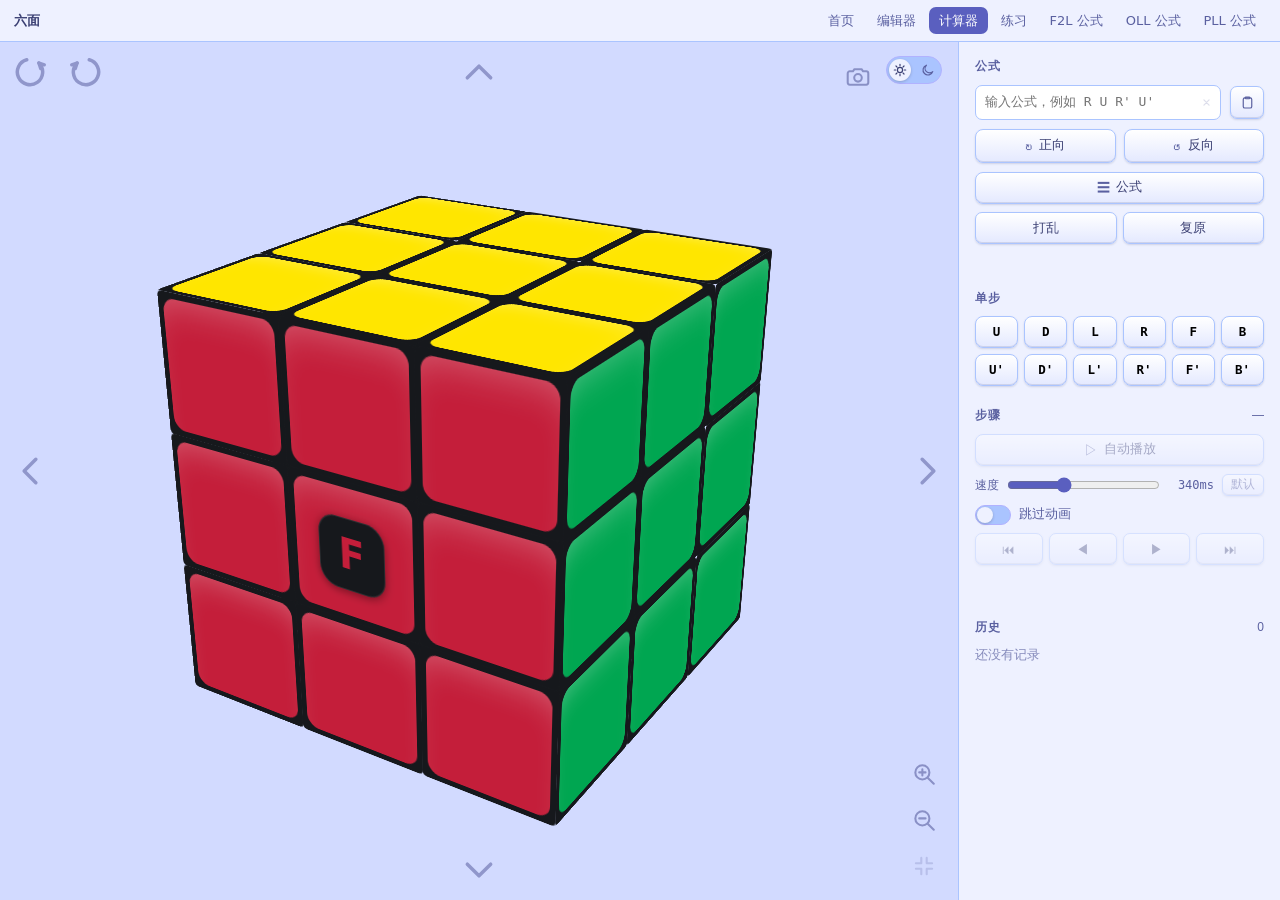
==== calc.html @ 4f235a48 "图片瘦身 + 昼夜两版、PLL 显示颜色、计算器拍照 这一批按块记一下。  **图片：512 RGBA -> 256 调色板，并分昼夜** - 三套图全部换成 256px 调色板 PNG：F2L 39" ====
<!DOCTYPE html>
<html lang="zh-CN">
<head>
<meta charset="utf-8">
<meta name="viewport" content="width=device-width, initial-scale=1">
<title>魔方计算器</title>
<link rel="icon" type="image/x-icon" href="cube-64x64.ico">
<link rel="stylesheet" href="theme.css">
<link rel="stylesheet" href="nav.css">
<style>
  /* 两套主题的所有颜色变量都在 theme.css 里，这里只管版式。 */
  *{box-sizing:border-box}
  html,body{height:100%;margin:0}
  body{
    background:var(--bg);color:var(--text);overflow:hidden;
    font:14px/1.55 -apple-system,BlinkMacSystemFont,"Segoe UI","PingFang SC","Microsoft YaHei",sans-serif;
    -webkit-font-smoothing:antialiased;
  }
  .app{display:flex;height:calc(100% - var(--nav-h))}

  /* ---------- 画布：立体魔方 ---------- */
  .stage{flex:1;min-width:0;position:relative;display:flex;align-items:center;justify-content:center;
         background:var(--stage);perspective:1400px;perspective-origin:50% 48%;
         cursor:grab;user-select:none;touch-action:none;overflow:hidden}
  .stage.drag{cursor:grabbing}
  /* 只管位置 —— 开关本身的样式（尺寸/底色/滑块）在 nav.css 里，七页共用 */
  .themebtn{position:absolute;right:16px;top:14px;z-index:5}


  /* 四周的整体旋转按钮：不参与 3D，所以不会跟着魔方一起转。
     做成「无边框的大按键」—— 只有一条折线（へ / く）或一段圆弧，
     整块 56px 都是命中区；平时淡，指上去染色并放大，按下去缩一点。
     注意抬升/缩放用的是 scale（不是 transform）：这几个按钮靠 transform 定位。 */
  .orbit{position:absolute;inset:0;pointer-events:none;z-index:4}
  .orbit button{position:absolute;pointer-events:auto;width:56px;height:56px;padding:0;
    margin:0;border:0;background:none;box-shadow:none;border-radius:14px;
    display:grid;place-items:center;cursor:pointer;
    color:var(--muted);opacity:.55;
    transition:opacity .14s ease,color .14s ease,scale .12s ease,background .14s ease}
  /* fill / stroke 都是可继承的 SVG 属性，写在这里，标记里就只剩形状 */
  .orbit button svg{width:40px;height:40px;display:block;
    fill:none;stroke:currentColor;stroke-width:2.1;
    stroke-linecap:round;stroke-linejoin:round}
  .orbit button:hover:not(:disabled){opacity:1;color:var(--accent-text);scale:1.12}
  .orbit button:active:not(:disabled){scale:.96}
  .orbit button:focus-visible{opacity:1;color:var(--accent-text);outline:2px solid var(--accent-text);
                              outline-offset:-6px}
  .orbit button:disabled{opacity:.25;cursor:default}
  .orbit .n{left:50%;top:2px;transform:translateX(-50%)}
  .orbit .s{left:50%;bottom:2px;transform:translateX(-50%)}
  .orbit .w{left:2px;top:50%;transform:translateY(-50%)}
  .orbit .e{right:2px;top:50%;transform:translateY(-50%)}
  .orbit .z1{left:2px;top:2px}
  .orbit .z2{left:58px;top:2px}
  /* 右下角的放大缩小：和四周的折角按钮同一套（无边框、平时淡、指上去染色放大） */
  .zoom{position:absolute;right:14px;bottom:14px;display:grid;gap:6px;z-index:4}
  /* 拍照键：和缩放那三个同一套外观。摆在主题开关左边（和公式页的打印键同一个位置，
     右上角并排）—— 左上角那个 56px 的「整体逆时针滚 z'」压不得，正下方又太靠右中，
     舞台一矮就会碰到右边那个折角。 */
  .snap{position:absolute;right:80px;top:14px;z-index:4}
  .zoom button, .snap{width:40px;height:40px;padding:0;margin:0;border:0;background:none;
               box-shadow:none;border-radius:12px;cursor:pointer;
               display:grid;place-items:center;color:var(--muted);opacity:.6;
               transition:opacity .14s ease,color .14s ease,scale .12s ease}
  .zoom button svg, .snap svg{width:26px;height:26px;display:block;fill:none;stroke:currentColor;
                   stroke-width:1.9;stroke-linecap:round;stroke-linejoin:round}
  .zoom button:hover:not(:disabled), .snap:hover:not(:disabled){opacity:1;color:var(--accent-text);scale:1.1}
  .zoom button:active:not(:disabled), .snap:active:not(:disabled){scale:.94}
  .zoom button:focus-visible, .snap:focus-visible{opacity:1;color:var(--accent-text);
                             outline:2px solid var(--accent-text);outline-offset:-6px}
  .zoom button:disabled, .snap:disabled{opacity:.22;cursor:default}

  .cube{position:relative;width:0;height:0;transform-style:preserve-3d}
  /* F 面标牌：贴在前面的中心方块上，跟着魔方一起转，
     所以做了 x/y/z 之后它仍然指着当前的前面。
     做成比方块略小的圆角小牌（塑料底 + 彩字）：
     底色必须和贴纸不同色 —— 因为字色就等于前面那个颜色，
     透明底的话字会淹没在同色贴纸里看不见。
     尺寸、圆角都按 --cs 算，和魔方同步缩放。 */
  .fmark{position:absolute;left:0;top:0;
         width:calc(var(--cs) * 0.52);height:calc(var(--cs) * 0.52);
         margin:calc(var(--cs) * -0.26) 0 0 calc(var(--cs) * -0.26);
         border-radius:calc(var(--cs) * 0.14);display:grid;place-items:center;
         font:700 calc(var(--cs) * 0.3)/1 system-ui,-apple-system,sans-serif;
         background:var(--cubie);
         box-shadow:0 2px 10px #0006,inset 0 0 0 1px #ffffff18;
         transform:translate3d(0, 0, calc(var(--cs) * 1.52))}
  .layer{position:absolute;left:0;top:0;width:0;height:0;transform-style:preserve-3d}
  .cubie{position:absolute;left:0;top:0;width:var(--cs);height:var(--cs);
         margin:calc(var(--cs) / -2) 0 0 calc(var(--cs) / -2);transform-style:preserve-3d}
  /* 每个面先是「方块的塑料本体」：实心、近乎方角。
     圆角要小 —— 圆角一大，六个面在方块的角上就拼不严，会露出小孔，
     透过去看到背景，整块魔方就显得是镂空的。 */
  .cubie i{position:absolute;width:var(--cs);height:var(--cs);
           border-radius:calc(var(--cs) * 0.035);background:var(--cubie);
           backface-visibility:hidden}
  /* 贴纸叠在本体之上：往里收一点，留出黑色塑料的缝 */
  .cubie i.on::after{
    content:'';position:absolute;inset:calc(var(--cs) * 0.042);
    border-radius:calc(var(--cs) * 0.095);background:var(--c);
    box-shadow:inset 0 calc(var(--cs) * 0.16) calc(var(--cs) * 0.28) calc(var(--cs) * -0.17) #fff5;
  }
  /* 注意符号：CSS 的 y 轴朝下，所以"朝上"的面要用 rotateX(+90deg)。
     写反的话贴纸会被推进方块内部，从外面看整面是黑的。 */
  .cubie i.px{transform:rotateY(90deg)  translateZ(var(--half))}
  .cubie i.nx{transform:rotateY(-90deg) translateZ(var(--half))}
  .cubie i.py{transform:rotateX(90deg)  translateZ(var(--half))}
  .cubie i.ny{transform:rotateX(-90deg) translateZ(var(--half))}
  .cubie i.pz{transform:translateZ(var(--half))}
  .cubie i.nz{transform:rotateY(180deg) translateZ(var(--half))}

  /* ---------- 右侧操作面板（与编辑器同一套样式） ---------- */
  .panel{width:322px;flex:none;background:var(--panel);border-left:1px solid var(--line);
         overflow-y:auto;padding:16px 16px 40px}
  .panel::-webkit-scrollbar{width:10px}
  .panel::-webkit-scrollbar-thumb{background:var(--scroll);border-radius:6px;border:2px solid var(--panel)}
  .sec{margin-bottom:20px}
  .sec > h2{margin:0 0 9px;font-size:11.5px;letter-spacing:.09em;text-transform:uppercase;
            color:var(--muted);font-weight:600;
            display:flex;align-items:center;justify-content:space-between;gap:8px}
  .sec > h2 .pos{font-variant-numeric:tabular-nums;letter-spacing:0;text-transform:none;
                 font-weight:400;font-size:12px}

  /* ---------- 按钮的「质感」----------
     所有按钮共用同一层厚度：底是上亮下暗的浅渐变、顶边一道高光、底边一道暗边、
     外面一层短投影 —— 看着像从面板上凸起来；指上去再抬 1px、投影变长；
     按下去高光换成内阴影，整个人陷进去。颜色全部来自 theme.css 的 --btn-*，
     以后换主题色不用动这里。
     抬升用的是 translate 而不是 transform —— 环绕舞台的那几个折角按钮靠 transform
     定位（translateX(-50%) 之类），用 transform 会被这里覆盖、按钮会跑位。
     舞台四周那几个折角按钮是无边框的，不在这份配方里（见上面的 .orbit）。 */
  .run button, .ctrl button, .play, .openpick, .tabs button, .moves span,
  .mv button, .phandle, .spd .mini, .paste{
    background:linear-gradient(180deg, var(--btn-bg) 0%, var(--btn-bg2) 100%);
    border:1px solid var(--line);
    box-shadow:inset 0 1px 0 var(--btn-hi), inset 0 -1px 0 var(--btn-shade),
               0 1px 2px var(--btn-drop);
    transition:border-color .14s ease, color .14s ease, background .14s ease,
               box-shadow .14s ease, translate .1s ease;
  }
  .run button:hover:not(:disabled), .ctrl button:hover:not(:disabled),
  .play:hover:not(:disabled), .openpick:hover:not(:disabled),
  .tabs button:hover:not(:disabled), .moves span:hover,
  .mv button:hover:not(:disabled), .phandle:hover, .spd .mini:hover:not(:disabled), .paste:hover:not(:disabled){
    translate:0 -1px;
    box-shadow:inset 0 1px 0 var(--btn-hi), inset 0 -1px 0 var(--btn-shade),
               0 3px 8px var(--btn-drop);
  }
  .run button:active:not(:disabled), .ctrl button:active:not(:disabled),
  .play:active:not(:disabled), .openpick:active:not(:disabled),
  .tabs button:active:not(:disabled), .moves span:active,
  .mv button:active:not(:disabled), .phandle:active, .spd .mini:active:not(:disabled), .paste:active:not(:disabled){
    translate:0 1px;
    box-shadow:inset 0 2px 5px var(--btn-shade);
  }
  /* 播放速度 + 跳过动画：都归「步骤」这一节，因为它们只管怎么播 */
  .spd{display:flex;align-items:center;gap:8px;margin:2px 0 8px}
  .spd label{flex:none;font-size:12px;color:var(--muted)}
  .spd input[type=range]{flex:1;min-width:0;height:18px;margin:0;accent-color:var(--accent)}
  .spd .val{flex:none;width:46px;text-align:right;color:var(--muted);
            font:12px/1 ui-monospace,Menlo,monospace;font-variant-numeric:tabular-nums}
  /* 速度行末尾的「默认」：小键；已经是默认值时就置灰 */
  .spd .mini{flex:none;height:22px;padding:0 8px;border-radius:6px;cursor:pointer;
             font:inherit;font-size:11.5px;color:var(--muted)}
  .spd .mini:disabled{opacity:.4;cursor:default}
  /* 开关（显示颜色 / 跳过动画 / 明暗…）：一条轨道 + 一个滑块，和主题开关同一套语言。
     真勾选框藏起来（视觉由 .on 决定），但保留键盘可达性：Tab 能走到，:focus-within 给焦点圈。 */
  .tg{position:relative;display:flex;width:100%;box-sizing:border-box;margin-bottom:8px;align-items:center;padding:1px 0 1px 44px;
      cursor:pointer;color:var(--muted);font-size:12.5px;user-select:none;
      transition:color .12s ease}
  .tg input{position:absolute;width:1px;height:1px;margin:0;opacity:0;pointer-events:none}
  .tg::before{content:'';position:absolute;left:0;top:50%;width:36px;height:20px;margin-top:-10px;
              box-sizing:border-box;border-radius:10px;background:var(--line);
              border:1px solid var(--line-strong);
              transition:background .15s ease,border-color .15s ease}
  .tg::after{content:'';position:absolute;left:2px;top:50%;width:16px;height:16px;margin-top:-8px;
             border-radius:50%;background:var(--panel);box-shadow:0 1px 3px #00000033;
             transition:transform .18s cubic-bezier(.34,.86,.32,1),background .15s ease}
  .tg:hover,.tg.on{color:var(--text)}
  .tg.on::before{background:var(--accent);border-color:var(--accent)}
  .tg.on::after{transform:translateX(16px);background:var(--on-accent, #fff)}
  .tg:focus-within::before{outline:2px solid var(--accent-text);outline-offset:2px}

  /* 单步键盘：6 列 × 2 行 —— 上面一排顺时针，下面一排逆时针 */
  .mv{display:grid;grid-template-columns:repeat(6,minmax(0,1fr));gap:6px}
  .mv button{height:32px;padding:0;border-radius:8px;cursor:pointer;
             font:600 12.5px/1 ui-monospace,SFMono-Regular,Menlo,Consolas,monospace}
  .mv button:hover:not(:disabled){color:var(--accent-text);border-color:var(--accent-text)}

  .row{display:flex;align-items:center;gap:9px;margin-bottom:9px}
  /* 输入框包一层：小叉要贴在框内右端，所以右边多留 28px 给它在里面待着 */
  .algwrap{position:relative;flex:1;min-width:0}
  #alg{width:100%;min-width:0;background:var(--field);border:1px solid var(--line);
       border-radius:7px;color:var(--text);padding:7px 28px 7px 9px;
       font:13px/1.45 ui-monospace,SFMono-Regular,Menlo,Consolas,monospace}
  #alg:focus{outline:none;border-color:var(--accent-text)}
  /* 清空：框内右端的小叉。没内容时置灰（和缩放/速度那些「没得可做就灰」一致） */
  .clr{position:absolute;right:5px;top:50%;transform:translateY(-50%);
       width:20px;height:20px;padding:0;margin:0;border:0;background:none;border-radius:5px;
       cursor:pointer;color:var(--muted);opacity:.55;display:grid;place-items:center;
       transition:opacity .12s,color .12s,background .12s}
  .clr svg{width:11px;height:11px;display:block;fill:none;stroke:currentColor;
           stroke-width:2.6;stroke-linecap:round}
  .clr:hover:not(:disabled){opacity:1;color:var(--accent-text);background:var(--chip-hover)}
  .clr:disabled{opacity:.2;cursor:default}
  /* 输入框右边的粘贴键：和输入框一样高，无字图标 */
  .paste{flex:none;width:34px;height:33px;padding:0;border-radius:7px;cursor:pointer;
         color:var(--muted);display:grid;place-items:center}
  .paste svg{width:15px;height:15px;display:block;fill:none;stroke:currentColor;
             stroke-width:1.9;stroke-linecap:round;stroke-linejoin:round}
  .paste:hover:not(:disabled){color:var(--accent-text);border-color:var(--accent-text)}
  /* 读不到剪贴板时的提示：别用报错的红色 */
  .err.hint{color:var(--muted)}
  #alg.bad{border-color:#c0392b}

  .ctrl{display:flex;gap:6px;margin-bottom:9px}
  /* 正向 / 反向是一对等宽按钮：外形一致，只有图标和文字不同。
     方向本身就是动作 —— 按哪个就按哪个方向执行，不需要先切开关。 */
  .run{display:flex;gap:8px;margin-bottom:9px}
  .run button{flex:1;min-width:0;height:34px;border-radius:8px;cursor:pointer;
              display:flex;align-items:center;justify-content:center;gap:6px;
              font:inherit;font-size:12.5px;letter-spacing:.02em;
              color:var(--text)}
  .run button i{font-style:normal;font-size:15px;line-height:1;color:var(--muted);
                transition:color .12s,transform .12s}
  .run button:hover:not(:disabled){border-color:var(--accent-text);color:var(--accent-text);
                                   background:var(--field-hover)}
  .run button:hover:not(:disabled) i{color:var(--accent-text)}
  .run button#fwd:hover:not(:disabled) i{transform:rotate(45deg)}
  .run button#rev:hover:not(:disabled) i{transform:rotate(-45deg)}
  .run button:disabled{opacity:.4;cursor:default}

  /* 历史记录 */
  .hist{display:flex;flex-direction:column;gap:5px}
  .hist .e{display:flex;align-items:baseline;gap:7px;background:var(--field);
           border:1px solid var(--line);border-radius:7px;padding:6px 8px;
           font:12px/1.45 ui-monospace,Menlo,Consolas,monospace;color:var(--muted);
           word-break:break-all}
  .hist .e b{flex:none;font-weight:600;color:var(--muted);opacity:.7;
             font-variant-numeric:tabular-nums}
  .hist .e.sc{color:#a3711f}
  .hist .e.rt{color:#2b6f8f}
  /* 单步是「小动作」，一串点下来会有一堆 —— 压淡一点，别把整条历史淹了 */
  .hist .e.mv{opacity:.85}
  /* 回溯到旧记录之后，后面那几条会变淡 —— 再做动作它们就被丢掉了 */
  .hist .e.after{opacity:.45}
  /* 每条右侧的复制键：无边框小图标；点了自己闪一下当反馈（这页没有 toast） */
  .hist .e > span{flex:1 1 auto;min-width:0}
  .hist .e .cp{flex:none;margin-left:6px;width:20px;height:20px;padding:0;border:0;
               background:none;border-radius:5px;cursor:pointer;color:var(--muted);
               display:grid;place-items:center;transition:color .12s,background .12s}
  .hist .e .cp svg{width:13px;height:13px;display:block;fill:none;stroke:currentColor;
                   stroke-width:1.9;stroke-linecap:round;stroke-linejoin:round}
  .hist .e .cp:hover{color:var(--accent-text);background:var(--chip-hover)}
  .hist .e .cp.copied{color:var(--on-accent, #fff);background:var(--accent)}
  .hist .e .tag{flex:none;background:var(--accent);color:var(--on-accent, #fff);border-radius:4px;
                padding:0 4px;font-size:11px;line-height:1.5}
  .hist .e.cur{border-color:var(--accent);color:var(--text)}
  .hist .empty{color:var(--muted);font-size:12.5px;opacity:.7}
  .ctrl button{flex:1;height:32px;padding:0;border-radius:7px;cursor:pointer;
               color:var(--text);font-size:13px;line-height:1}
  .ctrl button:hover:not(:disabled){border-color:var(--line-strong);background:var(--field-hover)}
  .ctrl button:disabled{opacity:.35;cursor:default}

  .play{width:100%;height:32px;margin-bottom:8px;border-radius:8px;cursor:pointer;
        display:flex;align-items:center;justify-content:center;gap:6px;
        font:inherit;font-size:12.5px;color:var(--text)}
  .play:hover:not(:disabled){border-color:var(--accent-text);color:var(--accent-text);
                             background:var(--field-hover)}
  .play i{font-style:normal;font-size:14px;line-height:1;color:var(--muted)}
  .play:hover:not(:disabled) i{color:var(--accent-text)}
  .play.playing{background:var(--accent);border-color:var(--accent);color:var(--on-accent, #fff)}
  .play.playing i,.play.playing span{color:var(--on-accent, #fff)}
  .play:disabled{opacity:.4;cursor:default}

  .moves{display:flex;flex-wrap:wrap;gap:4px;min-height:24px}
  .moves span{font:12.5px/1 ui-monospace,Menlo,Consolas,monospace;color:var(--muted);
              border-radius:5px;padding:5px 7px;cursor:pointer}
  .moves span:hover{border-color:var(--line-strong);color:var(--text)}
  .moves span.done{color:var(--text);border-color:var(--line-strong)}
  .moves span.cur{background:var(--accent);border-color:var(--accent);color:var(--on-accent, #fff)}

  /* 选公式：三个来源按钮一排，下面是可滚动的公式表 */
  .openpick{width:100%;height:32px;margin-bottom:8px;border-radius:8px;cursor:pointer;
            display:flex;align-items:center;justify-content:center;gap:6px;
            font:inherit;font-size:12.5px;color:var(--text)}
  .openpick:hover:not(:disabled){border-color:var(--accent-text);color:var(--accent-text);
                                 background:var(--field-hover)}
  .openpick i{font-style:normal;font-size:13px;line-height:1;color:var(--muted)}
  .openpick:hover:not(:disabled) i{color:var(--accent-text)}
  .openpick.on{background:var(--accent);border-color:var(--accent);color:var(--on-accent, #fff)}
  .openpick.on i{color:var(--on-accent, #fff)}
  .openpick:disabled{opacity:.4;cursor:default}

  /* 展开栏顶部的来源切换 */
  .tabs{display:flex;gap:6px;margin-bottom:10px}
  .tabs button{flex:1;height:28px;border-radius:7px;cursor:pointer;font:inherit;font-size:12px;
               letter-spacing:.03em;color:var(--muted)}
  .tabs button:hover:not(:disabled){color:var(--text);border-color:var(--line-strong)}
  .tabs button.on{background:var(--accent);border-color:var(--accent);color:var(--on-accent, #fff)}
  .tabs button:disabled{opacity:.4;cursor:default}
  /* 选公式列：缓慢展开。
     不能用 display:none 切换 —— 那样没法过渡，只能"蹦"出来。
     改成外层宽度 0 -> 300px + overflow:hidden，内层宽度固定，所以内容不会被挤扁。
     收起时还要 visibility:hidden（延迟到收起动画结束）—— 否则里面那些按钮
     虽然看不见，键盘 Tab 还是会一站一站停过去。 */
  .picker{position:relative;width:0;flex:none;overflow:hidden;background:var(--panel);
          visibility:hidden;
          transition:width .3s cubic-bezier(.32,.8,.3,1), visibility 0s linear .3s}
  .picker.on{width:300px;visibility:visible;
             transition:width .3s cubic-bezier(.32,.8,.3,1), visibility 0s}
  .picker > .inner{width:300px;height:100%;overflow-y:auto;
                   padding:14px 14px 40px 20px;border-left:1px solid var(--line)}
  /* 收起：贴在这一列左边缘中部的竖把手（像抽屉的拉手）——
     比角落里的 × 顺手，也不占顶部一行。把手是 .picker 的直接子元素，
     不在 .inner 里 —— 那个是滚动容器，放进去会跟着列表滚走。 */
  .phandle{position:absolute;left:0;top:50%;transform:translateY(-50%);
           width:18px;height:60px;padding:0;border-radius:0 10px 10px 0;
           display:grid;place-items:center;cursor:pointer;color:var(--muted);z-index:1}
  .phandle svg{width:12px;height:12px;display:block;
               fill:none;stroke:currentColor;stroke-width:2.6;
               stroke-linecap:round;stroke-linejoin:round}
  /* 指上去往右「抽」出来一点，按下去再收回去 */
  .phandle:hover{color:var(--accent-text);border-color:var(--accent-text);translate:2px 0}
  .phandle:active{translate:1px 0}
  .picker > .inner::-webkit-scrollbar{width:10px}
  .picker > .inner::-webkit-scrollbar-thumb{background:var(--scroll);border-radius:6px;
                                            border:2px solid var(--panel)}
  .plist{display:flex;flex-direction:column;gap:2px}
  .plist .p{display:flex;align-items:center;gap:8px;padding:4px 5px;border-radius:6px;
            cursor:pointer;transition:.1s}
  .plist .p:hover{background:var(--field-hover)}
  .plist .p img{flex:none;width:30px;height:30px;border-radius:4px;background:#fff8}
  .plist .p b{flex:none;width:22px;font:600 11px/1 ui-monospace,Menlo,monospace;
              color:var(--muted);font-variant-numeric:tabular-nums}
  .plist .p code{font:11.5px/1.4 ui-monospace,Menlo,Consolas,monospace;
                 word-break:break-all;color:var(--text)}
  .plist .none{padding:8px;color:var(--muted);font-size:12px}

  .err{margin-top:9px;color:#c0392b;font-size:12.5px;min-height:17px}

  @media (max-width:760px){
    .app{flex-direction:column}
    .panel{width:auto;border-left:none;border-top:1px solid var(--line);max-height:52vh}
    /* 窄屏是上下布局，这里改成高度过渡（visibility 的延迟跟着一起改） */
    .picker{width:auto;max-height:0;
            transition:max-height .3s cubic-bezier(.32,.8,.3,1), visibility 0s linear .3s}
    .picker.on{width:auto;max-height:46vh;
               transition:max-height .3s cubic-bezier(.32,.8,.3,1), visibility 0s}
    .picker > .inner{width:auto;height:auto;border-left:none;max-height:46vh;
                     border-top:1px solid var(--line);padding:24px 14px 30px}
    /* 上下布局时把手转成顶部横条：往下推 = 收起（折角也跟着转 90°） */
    .phandle{left:50%;top:0;transform:translateX(-50%);
             width:60px;height:18px;border-radius:0 0 10px 10px}
    .phandle svg{transform:rotate(90deg)}
    .stage{min-height:38vh}
  }
  @media print{ .themebtn,.panel,.orbit,.zoom,.snap{display:none} }
</style>
<script>/* 主题必须在首次绘制前定好，否则会先用浅色画一遍再翻深色（闪一下） */
try{if(localStorage.getItem('cube-theme')==='dark')document.documentElement.dataset.theme='dark'}catch(e){}</script>
</head>
<body>


<script src="nav.js"></script>
<div class="app">
  <main class="stage" id="stage">
    <button class="themebtn" id="themebtn" type="button" title="切到夜晚"></button>
    <!-- 拍照：把当前局面渲染成一张 PNG 存下来（走编辑器那套 SVG 渲染，不是截屏） -->
    <button class="snap" id="snap" type="button" title="拍照：把当前魔方存成 PNG"
            aria-label="拍照"><svg viewBox="0 0 24 24"><path
      d="M4.4 7.7h2.9l1.4-2h6.6l1.4 2h2.9a1.9 1.9 0 0 1 1.9 1.9v8.5a1.9 1.9 0 0 1-1.9 1.9H4.4a1.9 1.9 0 0 1-1.9-1.9V9.6a1.9 1.9 0 0 1 1.9-1.9z"/><circle
      cx="12" cy="13.7" r="3.5"/></svg></button>
    <div class="cube" id="cube"></div>
    <!-- 整体旋转（x / y / z）。四个方向是「へ」「く」那样的折角，摆在大按键的四周：
         无边框、只有一条折线，整块 56px 都能点；悬停时染上 accent 并放大一点。
         折线和圆弧的样式统一在 .orbit button svg 里给（fill/stroke 是可继承的）。 -->
    <div class="orbit">
      <button class="n" data-mv="x"  type="button" title="整体上翻 x"
        aria-label="整体上翻 x"><svg viewBox="0 0 24 24"><polyline points="5 15.5 12 8.5 19 15.5"/></svg></button>
      <button class="s" data-mv="x'" type="button" title="整体下翻 x'"
        aria-label="整体下翻 x'"><svg viewBox="0 0 24 24"><polyline points="5 8.5 12 15.5 19 8.5"/></svg></button>
      <button class="w" data-mv="y"  type="button" title="整体左转 y"
        aria-label="整体左转 y"><svg viewBox="0 0 24 24"><polyline points="15.5 5 8.5 12 15.5 19"/></svg></button>
      <button class="e" data-mv="y'" type="button" title="整体右转 y'"
        aria-label="整体右转 y'"><svg viewBox="0 0 24 24"><polyline points="8.5 5 15.5 12 8.5 19"/></svg></button>
      <button class="z1" data-mv="z'" type="button" title="整体逆时针滚 z'"
        aria-label="整体逆时针滚 z'"><svg viewBox="0 0 24 24"><path
          d="M10.03 4.66A7.6 7.6 0 1 0 17.37 6.63"/><polyline points="20.55 7.69 17.37 6.63 18.43 9.81"/></svg></button>
      <button class="z2" data-mv="z"  type="button" title="整体顺时针滚 z"
        aria-label="整体顺时针滚 z"><svg viewBox="0 0 24 24"><path
          d="M13.97 4.66A7.6 7.6 0 1 1 6.63 6.63"/><polyline points="3.45 7.69 6.63 6.63 5.57 9.81"/></svg></button>
    </div>

    <!-- 放大缩小：点按钮，或者直接把指针放在舞台上滚轮 -->
    <div class="zoom">
      <button id="zin" type="button" title="放大（滚轮向上也可以）" aria-label="放大"><svg
        viewBox="0 0 24 24"><circle cx="10.5" cy="10.5" r="6.5"/><path d="M15.4 15.4L21 21"/><path
        d="M10.5 7.6v5.8M7.6 10.5h5.8"/></svg></button>
      <button id="zout" type="button" title="缩小（滚轮向下也可以）" aria-label="缩小"><svg
        viewBox="0 0 24 24"><circle cx="10.5" cy="10.5" r="6.5"/><path d="M15.4 15.4L21 21"/><path
        d="M7.6 10.5h5.8"/></svg></button>
      <button id="zreset" type="button" title="恢复默认大小（100%）" aria-label="恢复默认大小"><svg
        viewBox="0 0 24 24"><path d="M9.5 4.5v5h-5"/><path d="M14.5 4.5v5h5"/><path
        d="M9.5 19.5v-5h-5"/><path d="M14.5 19.5v-5h5"/></svg></button>
    </div>
  </main>
  <aside class="panel">
    <section class="sec">
      <h2>公式</h2>
      <div class="row">
        <div class="algwrap">
          <input id="alg" type="text" spellcheck="false" autocomplete="off"
                 placeholder="输入公式，例如 R U R' U'">
          <button class="clr" id="clr" type="button" title="清空输入框"
                  aria-label="清空输入框"><svg viewBox="0 0 24 24"><path
            d="M6.4 6.4l11.2 11.2M17.6 6.4L6.4 17.6"/></svg></button>
        </div>
        <button class="paste" id="paste" type="button" title="粘贴剪贴板里的公式"
                aria-label="粘贴"><svg viewBox="0 0 24 24"><rect x="5.2" y="4.6" width="13.6"
          height="16.2" rx="2.6"/><path d="M9.6 3.3h4.8a1.35 1.35 0 0 1 0 2.7H9.6a1.35 1.35 0 0 1 0-2.7z"/></svg></button>
      </div>
      <div class="run">
        <button id="fwd" type="button" title="按公式正向转动（在输入框里按回车同此）"><i>↻</i>正向</button>
        <button id="rev" type="button" title="取逆执行：顺序倒过来，每一步再取反"><i>↺</i>反向</button>
      </div>
      <button class="openpick" id="openpick" type="button" aria-controls="picker"
              aria-expanded="false" title="展开 / 收起公式表，选一条填进输入框"
              ><i>&#9776;</i><span>公式</span></button>
      <div class="ctrl">
        <button id="scramble" type="button">打乱</button>
        <button id="reset" type="button">复原</button>
      </div>
      <div class="err" id="err"></div>
    </section>

    <!-- 单步：点一下就把这一步做掉（动画 + 记进历史，和整体旋转同一套）。
         六个面 × 两个方向；上排顺时针、下排逆时针，同一列上下对应同一个面。
         动画还没转完就接着点不会丢步子 —— 会排队依次执行。 -->
    <section class="sec">
      <h2>单步</h2>
      <div class="mv">
        <button type="button" data-mv="U" title="U 面顺时针 90°">U</button>
        <button type="button" data-mv="D" title="D 面顺时针 90°">D</button>
        <button type="button" data-mv="L" title="L 面顺时针 90°">L</button>
        <button type="button" data-mv="R" title="R 面顺时针 90°">R</button>
        <button type="button" data-mv="F" title="F 面顺时针 90°">F</button>
        <button type="button" data-mv="B" title="B 面顺时针 90°">B</button>
        <button type="button" data-mv="U'" title="U 面逆时针 90°">U'</button>
        <button type="button" data-mv="D'" title="D 面逆时针 90°">D'</button>
        <button type="button" data-mv="L'" title="L 面逆时针 90°">L'</button>
        <button type="button" data-mv="R'" title="R 面逆时针 90°">R'</button>
        <button type="button" data-mv="F'" title="F 面逆时针 90°">F'</button>
        <button type="button" data-mv="B'" title="B 面逆时针 90°">B'</button>
      </div>
    </section>

    <section class="sec">
      <h2>步骤<span class="pos" id="pos">—</span></h2>
      <button class="play" id="play" type="button" title="从当前位置一步步自动播到末尾">
        <i>▷</i><span id="playtxt">自动播放</span>
      </button>
      <div class="spd">
        <label for="spd">速度</label>
        <input type="range" id="spd" min="80" max="800" step="20" value="340">
        <span class="val" id="spd-v">340ms</span>
        <button class="mini" id="spd-reset" type="button" title="速度恢复默认（340ms）">默认</button>
      </div>
      <label class="tg" id="tg-skip" title="不播动画，直接出结果（倍速调到再快也不如它快）">
        <input type="checkbox" id="skip"> 跳过动画
      </label>
      <div class="ctrl">
        <button id="first" type="button" title="回到开头">⏮</button>
        <button id="prev"  type="button" title="上一步">◀</button>
        <button id="next"  type="button" title="下一步">▶</button>
        <button id="last"  type="button" title="到最后">⏭</button>
      </div>
      <div class="moves" id="moves"></div>
    </section>

    <section class="sec">
      <h2>历史<span class="pos" id="hcount">0</span></h2>
      <div class="hist" id="hist"></div>
    </section>
  </aside>

  <!-- 选公式：点开时在右侧展开一整列。
       收起有三个入口：这一列右上角的 ×（最顺手）、公式键本身、Esc。 -->
  <aside class="picker" id="picker" aria-label="公式表">
    <!-- 收起把手：贴在左边缘中部，像抽屉拉手 -->
    <button class="phandle" id="closepick" type="button"
            title="收起公式表（Esc 也行）" aria-label="收起公式表"><svg
      viewBox="0 0 24 24"><polyline points="9 5 16 12 9 19"/></svg></button>
    <div class="inner">
      <div class="tabs">
        <button data-pick="f2l" type="button">F2L</button>
        <button data-pick="oll" type="button">OLL</button>
        <button data-pick="pll" type="button">PLL</button>
      </div>
      <div class="plist" id="plist"></div>
    </div>
  </aside>
</div>

<script src="cubesim.js"></script>
<script src="alglist.js"></script>
<script>
(function () {
  'use strict';

  // 配色和 F2L 那套视图对齐：F 面是红色（F2L 页头写的就是「红色为 F 面」）。
  // 标准魔方（白上/绿前/红右）转成 F 面朝前、再竖翻成黄上，就是：
  //   黄上 / 白下 / 红前 / 橙后 / 绿右 / 蓝左
  // 相对面必须配对：黄-白、红-橙、绿-蓝。写错就成了镜像魔方。
  var COLOR = { U: '#FFE600', D: '#F4F4F4', F: '#C41E3A',
                B: '#FF8C1A', R: '#00A651', L: '#0051BA' };
  // 转动时长（毫秒）：面板里的「速度」滑条直接改它，写进 .layer 的 transition
  var DUR_DEFAULT = 340, DUR_MIN = 80, DUR_MAX = 800;
  var DUR = DUR_DEFAULT;
  var skipAnim = false;            // 跳过动画：不算不问，直接出结果

  /* 每个动作：绕哪根 CSS 轴、正向多少度、哪些坐标算这一层。
     推导方式（以 R 为例）：模型里 R 把前面转到顶面（F->U），也就是 +z 变成 +y。
     而 CSS 里"朝上"是 -y：rotateX(θ) 把 +z 映射到 (0,-sinθ,cosθ)，
     要让它等于 (0,-1,0) 得 θ=+90°。所以 R 是 rotateX(+90)。
     模型 y 朝上、CSS y 朝下，两者之间差一次镜像，镜像会把旋转手感反转，
     所以每个轴的角度都要取反 —— U/D/L 之前就是漏了这一步才转反的。 */
  var M3 = {
    U: ['Y', -90, function (p) { return p[1] === 1; }],
    D: ['Y',  90, function (p) { return p[1] === -1; }],
    R: ['X',  90, function (p) { return p[0] === 1; }],
    L: ['X', -90, function (p) { return p[0] === -1; }],
    F: ['Z',  90, function (p) { return p[2] === 1; }],
    B: ['Z', -90, function (p) { return p[2] === -1; }],
    M: ['X', -90, function (p) { return p[0] === 0; }],
    E: ['Y',  90, function (p) { return p[1] === 0; }],
    S: ['Z',  90, function (p) { return p[2] === 0; }],
    r: ['X',  90, function (p) { return p[0] >= 0; }],
    l: ['X', -90, function (p) { return p[0] <= 0; }],
    u: ['Y', -90, function (p) { return p[1] >= 0; }],
    d: ['Y',  90, function (p) { return p[1] <= 0; }],
    f: ['Z',  90, function (p) { return p[2] >= 0; }],
    b: ['Z', -90, function (p) { return p[2] <= 0; }],
    x: ['X',  90, function () { return true; }],
    y: ['Y', -90, function () { return true; }],
    z: ['Z',  90, function () { return true; }]
  };

  var algEl = document.getElementById('alg');
  var movesEl = document.getElementById('moves');
  var cubeEl = document.getElementById('cube');
  var stageEl = document.getElementById('stage');
  var posEl = document.getElementById('pos');
  var errEl = document.getElementById('err');
  var histEl = document.getElementById('hist');
  var revEl = document.getElementById('rev');
  var fwdEl = document.getElementById('fwd');
  var pickEl = document.getElementById('plist');
  var pickerEl = document.getElementById('picker');

  var steps = [], frames = [], at = 0;   // 最近一次提交的步骤与各阶段局面
  var cur = CubeSim.solved();            // 当前局面（累积的）
  var hist = [];                         // 历史：{kind:'alg'|'scramble'|'rotate'|'move', alg}
  var histAt = -1;                       // 当前停在历史里的哪一条（-1 = 空）
  var queue = [];                        // 单步排队：动画没转完就接着点的那些步子
  // 观察角度（可拖动）。F2L 的 b 版是「绿色为 F 面」，
  // 选到它时要把绿面转到左可见位，否则公式的 L/U 等动作会与看到的面对不上。
  var VIEW = { x: -24, y: -32 };
  var view = { x: VIEW.x, y: VIEW.y };
  var busy = false;                      // 播放中不接受新操作
  var playing = false;                   // 是否在自动连播
  var epoch = 0;                         // 跳转时 +1，用来作废进行中的那一步
  var CS = 46;                           // 小方块边长，随舞台尺寸自适应

  // 公式缩略图：和公式表用同一套文件命名
  function thumb(kind, id) {
    var f = kind === 'f2l' ? id
          : (/^\d+$/.test(id) && id.length < 2 ? '0' + id : id);
    var size = kind === 'f2l' ? '256x258' : '256x256';
    // OLL 有昼夜两版（白天紫顶 / 夜晚黄顶）
    var tone = kind === 'oll' ? (document.documentElement.dataset.theme === 'dark' ? '-night' : '-day') : '';
    return kind + '/' + kind + '-' + f + tone + '-' + size + '.png';
  }

  var pickKind = null;
  var openBtn = document.getElementById('openpick');
  function renderPick() {
    pickEl.innerHTML = pickKind ? (ALG_LIST[pickKind] || []).map(function (r) {
      return '<div class="p" data-alg="' + esc(r[1]) + '" data-id="' + esc(r[0]) + '">' +
             '<img src="' + thumb(pickKind, r[0]) + '" alt="" loading="lazy">' +
             '<b>' + esc(r[0]) + '</b><code>' + esc(r[1]) + '</code></div>';
    }).join('') : '';
  }

  /* 离开页面再回来（导航点是普通链接，会重新加载）时保住现场：
     存当前局面、历史、输入框，以及最近一次提交的步骤和它的起始局面 ——
     这样连「步骤条」的位置都能恢复（frames 由 base + steps 重算）。 */
  var STORE = 'calc-state-v1';
  function saveState() {
    try {
      localStorage.setItem(STORE, JSON.stringify({
        cur: cur, hist: hist, histAt: histAt, alg: algEl.value,
        steps: steps, base: frames[0] || cur,
        dur: DUR, skip: skipAnim
      }));
    } catch (e) {}
  }
  function loadSaved() {
    var raw = null;
    try { raw = localStorage.getItem(STORE); } catch (e) { return null; }
    if (!raw) return null;
    try {
      var d = JSON.parse(raw);
      if (!d || !d.cur || typeof d.cur !== 'object') return null;
      return d;
    } catch (e) { return null; }
  }

  function esc(t) {
    return String(t).replace(/[&<>]/g, function (c) {
      return { '&': '&amp;', '<': '&lt;', '>': '&gt;' }[c];
    });
  }
  function mvLabel(s) {
    var t = s.times;
    return s.mv + (t === 2 ? '2' : t === -2 ? "2'" : t === -1 ? "'" : '');
  }

  /* ---------- 尺寸自适应：让魔方在舞台里撑满 ---------- */
  function fit() {
    var w = stageEl.clientWidth, h = stageEl.clientHeight;
    if (!w || !h) return;
    // 立方体投影后的跨度约为边长的 1.4 倍（旋转后）。
    // 除数 4.3 会让它基本撑满，实际观感偏大，所以整体再收 30% -> 6.15
    CS = Math.max(12, Math.min(w, h) / 6.15);
    applyZoom();
    syncZoom();
    paint(cur);
  }

  /* ---------- 放大缩小（右下角按钮 + 舞台上滚轮）----------
     只改 --cs / --half 两个尺寸变量，不重画 —— 魔方每个尺寸都是
     calc(var(--cs) * …)，缩放纯粹是 CSS 的事；重画会把正在转的那一层动画打断。 */
  var zoom = 1, ZMIN = 0.5, ZMAX = 2.5;
  function applyZoom() {
    var cs = CS * zoom;
    cubeEl.style.setProperty('--cs', cs + 'px');
    cubeEl.style.setProperty('--half', (cs / 2) + 'px');
  }
  /* ---------- 转动速度 / 跳过动画 ---------- */
  var spdEl = document.getElementById('spd'), spdVal = document.getElementById('spd-v');
  var spdRstEl = document.getElementById('spd-reset');
  var skipEl = document.getElementById('skip'), tgSkip = document.getElementById('tg-skip');
  function syncSpd() {
    var v = Math.round(DUR);
    spdEl.value = v;
    spdVal.textContent = v + 'ms';
    spdRstEl.disabled = Math.abs(v - DUR_DEFAULT) < 1;   // 已经是默认值就没什么可恢复的
    skipEl.checked = skipAnim;
    tgSkip.classList.toggle('on', skipAnim);
  }
  spdEl.addEventListener('input', function () {
    DUR = Math.max(DUR_MIN, Math.min(DUR_MAX, +spdEl.value || 340));
    syncSpd();
    saveState();
  });
  spdRstEl.addEventListener('click', function () {
    DUR = DUR_DEFAULT;
    syncSpd();
    saveState();
  });
  skipEl.addEventListener('change', function () {
    skipAnim = skipEl.checked;
    syncSpd();
    saveState();
  });

  function syncZoom() {
    document.getElementById('zin').disabled = zoom >= ZMAX - 0.001;
    document.getElementById('zout').disabled = zoom <= ZMIN + 0.001;
    document.getElementById('zreset').disabled = Math.abs(zoom - 1) < 0.001;
  }
  function setZoom(z) {
    var nz = Math.max(ZMIN, Math.min(ZMAX, z));
    if (Math.abs(nz - zoom) > 0.001) { zoom = nz; applyZoom(); saveZoom(); }
    syncZoom();
  }
  // 缩放是「看魔方的习惯」，三页共用同一个键 —— 在计算器里调大，编辑器里也一样大
  var ZOOM_KEY = 'cube-zoom-v1';
  function saveZoom() { try { localStorage.setItem(ZOOM_KEY, String(zoom)); } catch (e) {} }
  function loadZoom() {
    var v = NaN;
    try { v = parseFloat(localStorage.getItem(ZOOM_KEY)); } catch (e) {}
    return (isFinite(v) && v >= ZMIN && v <= ZMAX) ? v : 1;
  }
  zoom = loadZoom();          // 恢复上次的缩放；第一次打开就是 100%
  document.getElementById('zin').addEventListener('click', function () { setZoom(zoom * 1.25); });
  document.getElementById('zout').addEventListener('click', function () { setZoom(zoom / 1.25); });
  document.getElementById('zreset').addEventListener('click', function () { setZoom(1); });
  // 只有指针在舞台上才缩放（右栏里滚轮要正常滚动）。
  // passive:false + preventDefault —— 否则轮子会连带把页面也滚了。
  stageEl.addEventListener('wheel', function (e) {
    e.preventDefault();
    var d = e.deltaMode === 1 ? e.deltaY * 16 : e.deltaY;   // Firefox 有时按「行」给
    setZoom(zoom * Math.exp(-d * 0.0016));
  }, { passive: false });

  /* ---------- 画魔方 ---------- */
  // 局面是 "x,y,z|nx,ny,nz" -> 颜色字母。按位置归拢成 26 个小方块。
  function byPos(state) {
    var out = {};
    for (var k in state) {
      if (!state.hasOwnProperty(k)) continue;
      var parts = k.split('|');
      (out[parts[0]] = out[parts[0]] || {})[parts[1]] = state[k];
    }
    return out;
  }
  var NCLS = { '1,0,0': 'px', '-1,0,0': 'nx', '0,1,0': 'py',
               '0,-1,0': 'ny', '0,0,1': 'pz', '0,0,-1': 'nz' };
  var NALL = ['1,0,0', '-1,0,0', '0,1,0', '0,-1,0', '0,0,1', '0,0,-1'];

  // 只画朝外的贴纸：state 里没有 (位置,法向) 这一项，说明那块没贴纸
  function cubieHTML(faces) {
    return NALL.map(function (n) {
      var col = faces[n];
      if (!col) return '<i class="' + NCLS[n] + '"></i>';
      return '<i class="on ' + NCLS[n] + '" style="--c:' + COLOR[col] + '"></i>';
    }).join('');
  }

  function paint(state) {
    var map = byPos(state);
    cubeEl.innerHTML = Object.keys(map).map(function (pos) {
      var p = pos.split(',').map(Number);
      // CSS 的 y 朝下，模型的 y 朝上 -> 取负
      // 位置必须用 calc(var(--cs) * n) 表达，不能写成 CS 的像素值 ——
      // 缩放只改 --cs，写死像素的话方块尺寸变了、间距没变，整块会散开
      return '<div class="cubie" data-pos="' + pos + '" style="transform:translate3d(' +
             'calc(var(--cs) * ' + p[0] + '),calc(var(--cs) * ' + (-p[1]) + '),' +
             'calc(var(--cs) * ' + p[2] + '))">' +
             cubieHTML(map[pos]) + '</div>';
    // 「F」指的是当前朝向的前面 —— 做了 x/y/z 之后前面会换成别的面，
    // 所以字色取「前面那张中心贴纸」的颜色，而不是固定用 COLOR.F。
    // 底色是魔方的塑料色，深底彩字足够清楚。
    }).join('') + '<div class="fmark" title="当前的前面" style="color:' +
      (COLOR[state['0,0,1|0,0,1']] || COLOR.F) + '">F</div>';
    applyView();
  }
  function applyView() {
    cubeEl.style.transform = 'rotateX(' + view.x + 'deg) rotateY(' + view.y + 'deg)';
  }

  /* ---------- 转动动画 ---------- */
  // 把这一层的 9 个小方块挪进一个临时的 .layer，整体转 90°，转完再落位重画。
  // 转完的位置正好等于新局面的位置，所以看不出接缝。
  function animate(step, done) {
    var cfg = M3[step.mv];
    if (!cfg) { done(); return; }
    // 跳过动画：不建 .layer、不等 transition，调用方拿到的 done 是同步的
    if (skipAnim) { done(); return; }
    var ax = cfg[0], base = cfg[1], inLayer = cfg[2];
    // times 只可能是 ±1 或 ±2，直接乘即可。
    // 之前写成 (times === 2 ? base*2 : times < 0 ? -base : base)，
    // U'2 的 times 是 -2，判不进第一个分支，就只转了 90° —— 动画比结果少半圈。
    var deg = base * step.times;
    var dur = DUR * Math.abs(deg) / 90;      // 半圈转久一点，看着才像转了两次

    var layer = document.createElement('div');
    layer.className = 'layer';
    var moving = [];
    Array.prototype.forEach.call(cubeEl.querySelectorAll('.cubie'), function (el) {
      var p = el.dataset.pos.split(',').map(Number);
      if (inLayer(p)) moving.push(el);
    });

    layer.style.transition = 'transform ' + dur + 'ms cubic-bezier(.34,.86,.32,1)';
    layer.style.transform = 'rotate' + ax + '(0deg)';
    cubeEl.appendChild(layer);
    moving.forEach(function (el) { layer.appendChild(el); });

    // 强制一次重排，保证 0 -> deg 的过渡真的会跑
    void layer.offsetWidth;
    layer.style.transform = 'rotate' + ax + '(' + deg + 'deg)';

    var finished = false;
    function finish() {
      if (finished) return;
      finished = true;
      done();
    }
    layer.addEventListener('transitionend', finish);
    setTimeout(finish, dur + 80);      // 兜底：transitionend 偶尔不触发
  }

  /* ---------- 依次播放一串步骤 ---------- */
  function play(list, from, onDone) {
    steps = list;
    frames = [from];
    at = 0;
    paint(from);
    chrome();
    // 跳过动画：整串一次算完，只画最后一帧（中间每步都重画纯属浪费）
    if (skipAnim) {
      var s0 = from;
      list.forEach(function (mv) {
        s0 = CubeSim.turn(CubeSim.clone(s0), mv.mv, mv.times);
        frames.push(s0);
      });
      at = list.length;
      paint(s0);
      chrome();
      if (onDone) onDone(s0);
      return;
    }
    var st = from, i = 0;
    (function next() {
      if (i >= list.length) { onDone(st); return; }
      var mv = list[i];
      animate(mv, function () {
        st = CubeSim.turn(CubeSim.clone(st), mv.mv, mv.times);
        frames.push(st);
        i++;
        at = i;
        paint(st);
        chrome();
        next();
      });
    })();
  }

  /* ---------- 界面状态 ---------- */
  function chrome() {
    Array.prototype.forEach.call(movesEl.children, function (el) {
      var k = +el.dataset.k;
      el.classList.toggle('cur', k === at);
      el.classList.toggle('done', k < at);
    });
    posEl.textContent = steps.length ? (at + ' / ' + steps.length) : '—';
    var noSteps = steps.length === 0;
    // 播放中这些按钮要保持可用 —— 否则点不到，也就没法「点别的按钮自动暂停」
    var lock = busy && !playing;
    ['first', 'prev'].forEach(function (id) {
      document.getElementById(id).disabled = lock || noSteps || at === 0;
    });
    ['next', 'last'].forEach(function (id) {
      document.getElementById(id).disabled = lock || noSteps || at >= steps.length;
    });
    fwdEl.disabled = lock;
    revEl.disabled = lock;
    // 整体旋转和单步这两组「动作按钮」在动画中不禁用 —— 点了会排队，
    // 连点一串（比如 R U R' U'）才不会被吃掉中间几步
    openBtn.disabled = lock;
    Array.prototype.forEach.call(document.querySelectorAll('.tabs button'), function (b) {
      b.disabled = lock;
    });
    var playBtn = document.getElementById('play');
    playBtn.classList.toggle('playing', playing);
    playBtn.disabled = steps.length === 0 || (!playing && busy);
    document.getElementById('playtxt').textContent = playing ? '暂停' : '自动播放';
    syncClr();                       // 输入框可能是被程序填进来的，这里兜一次
    var pi = playBtn.querySelector('i');
    if (pi) pi.textContent = playing ? '\u23f8' : '\u25b7';
    document.getElementById('scramble').disabled = lock;
    document.getElementById('reset').disabled = lock;
    saveState();
  }

  /* ---------- 历史回溯 ---------- */
  // 一条历史 = {alg, rev}；rev 表示当时是取逆执行的
  function histMoves(h) {
    var mv = CubeSim.steps(h.alg);
    return h.rev ? invert(mv) : mv;
  }
  // 第 i 条执行完时的局面：从复原态把 0..i 条重做一遍
  function stateAfter(i) {
    var st = CubeSim.solved();
    try {
      for (var k = 0; k <= i; k++) {
        histMoves(hist[k]).forEach(function (x) {
          st = CubeSim.turn(CubeSim.clone(st), x.mv, x.times);
        });
      }
    } catch (e) { return null; }
    return st;
  }
  // 把步骤条摆成一条公式：from = 执行前的局面，位置停在末尾。
  // 历史回溯和「恢复现场」都用它 —— 两边的摆法必须一致。
  function showSteps(list, from) {
    steps = list;
    frames = [from];
    list.forEach(function (x) {
      frames.push(CubeSim.turn(CubeSim.clone(frames[frames.length - 1]), x.mv, x.times));
    });
    at = frames.length - 1;
    movesEl.innerHTML = steps.map(function (x, i) {
      return '<span data-k="' + (i + 1) + '">' + mvLabel(x) + '</span>';
    }).join('');
  }
  // 点历史里第 i 条：回到「这一条执行完」的局面，并把这条公式摆成可播放的步骤。
  // 注意不填进输入框 —— 用户要的是回去看那个局面，不是重新打一遍公式。
  function goHist(i) {
    if (i < 0 || i >= hist.length) return;
    var before = stateAfter(i - 1), after = stateAfter(i);
    if (!before || !after) return;
    epoch++;                 // 作废可能还在跑的那一步
    queue.length = 0;
    playing = false;
    busy = false;
    histAt = i;
    cur = after;
    showSteps(histMoves(hist[i]), before);
    paint(cur);
    renderHist();
    chrome();
  }

  /* 「复制这一条」的小图标：两张叠着的纸 */
  var CP_ICON = '<svg viewBox="0 0 24 24" aria-hidden="true" focusable="false">' +
    '<rect x="8.6" y="8.6" width="11.8" height="11.8" rx="2.6"/>' +
    '<path d="M5.6 15.4h-1A1.6 1.6 0 0 1 3 13.8V4.6A1.6 1.6 0 0 1 4.6 3h9.2a1.6 1.6 0 0 1 1.6 1.6v1"/></svg>';
  // 复制文本：优先用 clipboard API（file:// 下没有），退路是老的 execCommand
  function copyText(text) {
    if (navigator.clipboard && window.isSecureContext) {
      return navigator.clipboard.writeText(text);
    }
    return new Promise(function (resolve, reject) {
      var ta = document.createElement('textarea');
      ta.value = text;
      ta.style.position = 'fixed';
      ta.style.opacity = '0';
      document.body.appendChild(ta);
      if (ta.select) ta.select();
      try { document.execCommand('copy'); resolve(); }
      catch (e) { reject(e); }
      if (ta.remove) ta.remove();
    });
  }
  // 复制第 i 条的公式（就是历史里显示的那串，反向执行的也照原样复制）
  function copyHist(i, btn) {
    var h = hist[i];
    if (!h) return;
    lastCopied = h.alg;               // 读不到系统剪贴板时，粘贴键拿它顶
    copyText(h.alg).then(function () {
      btn.classList.add('copied');
      setTimeout(function () { btn.classList.remove('copied'); }, 600);
    }, function () {});
  }

  function renderHist() {
    document.getElementById('hcount').textContent = hist.length;
    histEl.innerHTML = hist.length ? hist.map(function (h, i) {
      var cls = h.kind === 'scramble' ? ' sc' : h.kind === 'rotate' ? ' rt' :
                h.kind === 'move' ? ' mv' : '';
      // 当前停在哪一条；回溯点之后的那几条（再做动作就会被丢掉）压暗
      if (i === histAt) cls += ' cur';
      else if (i > histAt) cls += ' after';
      return '<div class="e' + cls + '" data-i="' + i + '" title="' +
             (i === histAt ? '当前就停在这一步' : '点一下回到这一步结束时的局面') + '">' +
             '<b>' + (i + 1) + '</b>' +
             (h.rev ? '<span class="tag" title="反向执行">\u21ba</span>' : '') +
             '<span>' + esc(h.alg) + '</span>' +
             '<button class="cp" type="button" data-i="' + i +
             '" title="复制这条公式" aria-label="复制这条公式">' + CP_ICON + '</button></div>';
    }).join('') : '<div class="empty">还没有记录</div>';
  }

  /* 取逆：顺序倒过来，每一步再取反。
     注意顺序也要倒 —— R U 的逆是 U' R'，不是 R' U'。 */
  function invert(list) {
    var out = [];
    for (var i = list.length - 1; i >= 0; i--) {
      out.push({ mv: list[i].mv, times: -list[i].times });
    }
    return out;
  }

  /* ---------- 提交一条公式 ---------- */
  function submit(kind, rev) {
    if (pausedFirst()) return;
    if (busy) return;
    var alg = algEl.value.trim();
    errEl.textContent = '';
    algEl.classList.remove('bad');
    if (!alg) return;
    var list;
    try {
      list = CubeSim.steps(alg);
    } catch (e) {
      algEl.classList.add('bad');
      errEl.classList.remove('hint');       // 真报错要用红色，别留着粘贴提示的灰
      errEl.textContent = e.message;
      return;
    }
    if (!list.length) return;
    rev = !!rev;
    if (rev) list = invert(list);

    run(list, alg, kind, rev);
  }

  /* 播放一串步骤并记入历史。提交公式、整体旋转、打乱、单步都走这里。 */
  function run(list, label, kind, rev) {
    playing = false;
    busy = true;
    chrome();
    movesEl.innerHTML = list.map(function (x, i) {
      return '<span data-k="' + (i + 1) + '">' + mvLabel(x) + '</span>';
    }).join('');

    var from = cur;
    play(list, from, function (end) {
      cur = end;
      // 回溯到旧记录之后又做了新动作：后面那几条作废（和撤销栈一个道理），
      // 否则 hist 折叠出来的局面和 cur 就对不上了
      if (histAt < hist.length - 1) hist.length = histAt + 1;
      hist.push({ kind: kind || 'alg', alg: label, rev: !!rev });
      histAt = hist.length - 1;
      renderHist();
      busy = false;
      chrome();
      drainQueue();
    });
  }

  /* ---------- 粘贴 ---------- */
  // 本页复制过的东西：浏览器不给读剪贴板时拿它顶（改成 file:// 打开也能用）
  var lastCopied = '';
  function pasteHint(msg) {
    algEl.focus();
    errEl.textContent = msg;
    errEl.classList.add('hint');
  }
  function pasteIntoInput() {
    function use(text) {
      if (!text) return false;
      algEl.value = String(text).replace(/[\r\n]+/g, ' ').trim();
      algEl.classList.remove('bad');
      errEl.textContent = '';
      errEl.classList.remove('hint');
      algEl.focus();
      syncClr();
      return true;
    }
    function fallback() {
      if (use(lastCopied)) return;
      pasteHint('这个浏览器（或这种打开方式）不让读剪贴板，按 Ctrl+V 吧');
    }
    if (navigator.clipboard && navigator.clipboard.readText && window.isSecureContext) {
      navigator.clipboard.readText().then(function (t) {
        if (!use(t)) pasteHint('剪贴板是空的');
      }, fallback);
    } else {
      fallback();
    }
  }
  document.getElementById('paste').addEventListener('click', pasteIntoInput);

  /* ---------- 拍照：把当前局面按舞台上的样子存成 PNG ----------
     舞台上的魔方是 CSS 3D 拼出来的，DOM 截不了图，所以自己把当前局面画成
     SVG 再栅格化。两件事必须和舞台一模一样，否则拍出来就不是「刚看到的那个」：
       · 视角：用和 .stage 逐字相同的变换（连矩阵都交给浏览器的 DOMMatrix 解析，
         手写 rotateX/rotateY 很容易把先后顺序和 y 轴朝下搞反）。拖过的视角也算数。
       · 颜色：用页面自己的 COLOR 表 —— 编辑器那套渲染里 F 面是 #C00000，
         舞台上却是 #C41E3A，拍出来会和屏幕上的不是一个红。
     画法照着舞台上的 CSS 来：每格先铺一层塑料壳（--cubie），再把贴纸内缩一点
     盖上去，圆角半径都取自 .cubie i.on::after。 */
  var SNAP_PX = 1024;
  var SNAP_PERSP = 1400;              // 和 .stage 的 perspective 一致
  var SNAP_GAP = 0.042;               // 贴纸相对格子的内缩（.cubie i.on::after 的 inset）
  var SNAP_RADIUS = 0.095;            // 贴纸圆角（同上）
  var SNAP_PAD = 0.06;                // 四周留白
  var SNAP_CUBIE = '#16181c';         // 塑料壳，和 theme.css 的 --cubie 同值
  // 每个法向配一组面内方向，用来铺出一格的四个角（只影响绕向，不影响形状）
  var SNAP_UV = {
    '1,0,0':  [[0,1,0], [0,0,1]],   '-1,0,0': [[0,1,0], [0,0,-1]],
    '0,1,0':  [[1,0,0], [0,0,-1]],  '0,-1,0': [[1,0,0], [0,0,1]],
    '0,0,1':  [[1,0,0], [0,1,0]],   '0,0,-1': [[1,0,0], [0,-1,0]]
  };
  function lineIsect(a, b, c, d) {
    var dx1 = b[0] - a[0], dy1 = b[1] - a[1], dx2 = d[0] - c[0], dy2 = d[1] - c[1];
    var det = dx1 * dy2 - dy1 * dx2;
    if (!det) return [(a[0] + c[0]) / 2, (a[1] + c[1]) / 2];
    var t = ((c[0] - a[0]) * dy2 - (c[1] - a[1]) * dx2) / det;
    return [a[0] + dx1 * t, a[1] + dy1 * t];
  }
  /* 贴纸的轮廓：先在「这一格自己的平面里」画一个圆角方块（坐标以格子边长为单位，
     中心在原点），再由调用方映射到三维、逐点投影。
     关键：内缩和圆角都得在面内量 —— CSS 那边是 inset:0.042cs / border-radius:0.095cs，
     都是相对方块边长的。上一版拿屏幕上的平均边长去缩，侧面被透视压扁时，
     一缩就把整张贴纸挤成一条线、塑料缝显得特别宽，和截图对不上。 */
  function stickerOutline(gap, radius) {
    var a = 0.5 - gap, r = Math.max(0, Math.min(radius, a));
    var out = [];
    [[1, 1], [-1, 1], [-1, -1], [1, -1]].forEach(function (s, k) {
      var cx = s[0] * (a - r), cy = s[1] * (a - r);
      for (var i = 0; i < 3; i++) {
        var t = (k * 90 + i * 45) * Math.PI / 180;     // 每个角取三个点连成圆弧
        out.push([cx + r * Math.cos(t), cy + r * Math.sin(t)]);
      }
    });
    return out;
  }
  /* 收集当前局面里「看得见」的贴纸：位置 + 颜色 + 投影后的四个角。
     背面剔除用的是投影后法向的 z（和 .cubie i 的 backface-visibility:hidden 同一条判据）。 */
  function snapCells() {
    var cs = CS * zoom;                     // 每格边长（和舞台同步，缩放一起算进来）
    /* 只让 DOMMatrix 做旋转，透视除法自己算。
       别写成 new DOMMatrix('perspective(1400px) …').transformPoint()：
       实测浏览器里那个 w 不除（perspective() 被吞掉），得到的是正交投影 ——
       近的格子不会更大，整张图和舞台对不上。 */
    var rot = new DOMMatrix('rotateX(' + view.x + 'deg) rotateY(' + view.y + 'deg)');
    // .stage 的 perspective-origin 是 50% 48%，比魔方中心（50%）高 2% 个舞台高
    var oy = -0.02 * stageEl.clientHeight;
    // 模型坐标（x 右、y 上、z 朝观察者）-> 舞台像素；CSS 的 y 朝下，所以取负
    function at(p) {
      var q = new DOMPoint(p[0] * cs, -p[1] * cs, p[2] * cs).matrixTransform(rot);
      var w = 1 - q.z / SNAP_PERSP;         // 透视：朝观察者(z>0)的除得小 -> 看起来更大
      return { x: q.x / w, y: oy + (q.y - oy) / w, z: q.z };
    }
    var out = [];
    for (var x = -1; x <= 1; x++) {
      for (var y = -1; y <= 1; y++) {
        for (var z = -1; z <= 1; z++) {
          NALL.forEach(function (nk) {
            var col = cur[x + ',' + y + ',' + z + '|' + nk];
            if (!col) return;
            var n = nk.split(',').map(Number), uv = SNAP_UV[nk];
            var c = [x + n[0] / 2, y + n[1] / 2, z + n[2] / 2];      // 贴纸中心
            // 背面剔除看法向（不是看中心点）—— 和 CSS 的 backface-visibility:hidden 同一条判据
            if (at(n).z <= 0) return;
            // 面内的 (x, y) -> 三维：中心 + x·u + y·v
            function spot(lx, ly) {
              var q = at([0, 1, 2].map(function (k) {
                return c[k] + lx * uv[0][k] + ly * uv[1][k];
              }));
              return [q.x, q.y];
            }
            /* 塑料壳用「整格的直角四边形」—— 不能跟着贴纸一起倒角：
               四个格子都倒角之后，格角上会留下一个小洞，舞台上洞后面是方块内部
               （深色，看不出来），照片后面是白底，就会变成一个个白点、看着镂空。
               所以这里保持直角，塑料面是严丝合缝的实心。 */
            var quad = [[-1, -1], [1, -1], [1, 1], [-1, 1]].map(function (s) {
              return spot(s[0] / 2, s[1] / 2);
            });
            var stick = stickerOutline(SNAP_GAP, SNAP_RADIUS).map(function (l) {
              return spot(l[0], l[1]);
            });
            out.push({ col: col, quad: quad, sticker: stick, d: at(c).z });
          });
        }
      }
    }
    out.sort(function (a, b) { return a.d - b.d; });     // 远的先画
    return out;
  }
  function snapSvg() {
    var polys = [], all = [];
    snapCells().forEach(function (cell) {
      all = all.concat(cell.quad);
      // class 是给测试认的（也方便直接看图）：整格是塑料壳，里面那圈是贴纸
      polys.push({ pts: cell.quad, fill: SNAP_CUBIE, cls: 'frame' });
      polys.push({ pts: cell.sticker, fill: COLOR[cell.col], cls: 'sticker' });
    });
    var xs = all.map(function (p) { return p[0]; }), ys = all.map(function (p) { return p[1]; });
    var minX = Math.min.apply(null, xs), maxX = Math.max.apply(null, xs);
    var minY = Math.min.apply(null, ys), maxY = Math.max.apply(null, ys);
    var pad = SNAP_PAD * Math.max(maxX - minX, maxY - minY);
    var scale = SNAP_PX / ((maxX - minX) + pad * 2);
    var W = SNAP_PX, H = Math.round(((maxY - minY) + pad * 2) * scale);
    var body = polys.map(function (p) {
      var pts = p.pts.map(function (q) {
        return ((q[0] - minX + pad) * scale).toFixed(2) + ',' +
               ((q[1] - minY + pad) * scale).toFixed(2);
      }).join(' ');
      return '<polygon class="' + p.cls + '" points="' + pts + '" fill="' + p.fill + '"/>';
    }).join('');
    return '<svg xmlns="http://www.w3.org/2000/svg" viewBox="0 0 ' + W + ' ' + H +
           '" width="' + W + '" height="' + H + '">' +
           '<rect width="' + W + '" height="' + H + '" fill="#ffffff"/>' + body + '</svg>';
  }
  function snapName() {
    var t = new Date(), p = function (n) { return (n < 10 ? '0' : '') + n; };
    var alg = (algEl.value || '').replace(/[^\w']+/g, '-').replace(/^-+|-+$/g, '');
    return 'cube-' + (alg ? alg + '-' : '') + t.getFullYear() + p(t.getMonth() + 1) +
           p(t.getDate()) + '-' + p(t.getHours()) + p(t.getMinutes()) + p(t.getSeconds()) + '.png';
  }
  function snapHint(msg) {
    errEl.textContent = msg;
    errEl.classList.add('hint');
  }
  function takePhoto() {
    var svg = snapSvg();
    var dim = svg.match(/viewBox="0 0 (\d+(?:\.\d+)?) (\d+(?:\.\d+)?)"/) || [];
    var w = parseFloat(dim[1]) || SNAP_PX, h = parseFloat(dim[2]) || SNAP_PX;
    var url = URL.createObjectURL(new Blob([svg], { type: 'image/svg+xml;charset=utf-8' }));
    var img = new Image();
    img.onload = function () {
      var cv = document.createElement('canvas');
      cv.width = w; cv.height = h;
      var g = cv.getContext('2d');
      if (g) {
        g.fillStyle = '#ffffff';
        g.fillRect(0, 0, w, h);
        g.drawImage(img, 0, 0, w, h);
      }
      URL.revokeObjectURL(url);
      cv.toBlob(function (b) {
        if (!b) { snapHint('拍照失败，换 SVG 的话用编辑器的导出'); return; }
        var name = snapName();
        var a = document.createElement('a');
        a.href = URL.createObjectURL(b);
        a.download = name;
        document.body.appendChild(a);
        a.click();
        if (a.remove) a.remove();
        setTimeout(function () { URL.revokeObjectURL(a.href); }, 1000);
        snapHint('已保存 ' + name + '（' + w + '×' + h + '）');
      }, 'image/png');
    };
    img.onerror = function () { URL.revokeObjectURL(url); snapHint('拍照失败'); };
    img.src = url;
  }
  document.getElementById('snap').addEventListener('click', takePhoto);

  /* ---------- 清空输入框 ---------- */
  var clrEl = document.getElementById('clr');
  function syncClr() { clrEl.disabled = !algEl.value; }
  clrEl.addEventListener('click', function () {
    algEl.value = '';
    algEl.classList.remove('bad');
    errEl.textContent = '';
    errEl.classList.remove('hint');
    algEl.focus();
    syncClr();
  });
  algEl.addEventListener('input', syncClr);       // 手打也要跟着亮/灰

  /* ---------- 单步 / 整体旋转：点一下就执行，动画没完就排队 ---------- */
  // 一次转动 340ms，连点一串（R U R' U'）时人手比动画快得多，
  // 直接「忙就丢弃」会吃掉中间几步 —— 所以排队，动画一完就接着执行下一个。
  function drainQueue() {
    if (!queue.length) return;
    var mv = queue.shift();
    run(CubeSim.steps(mv), mv, 'move', false);
  }
  function doMove(mv, kind) {
    // 连播中点动作按钮：先停下（和别的操作一致，要点第二下才真的执行）
    if (pausedFirst()) return;
    if (busy) { if (queue.length < 16) queue.push(mv); return; }
    run(CubeSim.steps(mv), mv, kind || 'move', false);
  }

  /* ---------- 打乱 / 复原 ---------- */
  function scramble() {
    if (pausedFirst()) return;
    if (busy) return;
    var faces = ['U', 'D', 'R', 'L', 'F', 'B'], suff = ['', "'", '2'];
    var out = [], last = '';
    for (var i = 0; i < 22; i++) {
      var f;
      do { f = faces[Math.floor(Math.random() * 6)]; } while (f === last);
      last = f;
      out.push(f + suff[Math.floor(Math.random() * 3)]);
    }
    algEl.value = out.join(' ');
    submit('scramble', false);
  }

  function reset() {
    if (pausedFirst()) return;
    queue.length = 0;          // 复原 = 停手，排队的单步作废
    if (busy) return;
    playing = false;
    try { localStorage.removeItem(STORE); } catch (e) {}
    // 视角也回到默认 —— 从 b 版公式跳过来时视角补过 90 度，
    // 复原后要重新回到「红面在左、绿面在右」
    view.x = VIEW.x;
    view.y = VIEW.y;
    hist = [];
    histAt = -1;
    steps = [];
    frames = [CubeSim.solved()];
    at = 0;
    cur = CubeSim.solved();
    algEl.value = '';
    algEl.classList.remove('bad');
    errEl.textContent = '';
    movesEl.innerHTML = '';
    paint(cur);
    chrome();
    renderHist();
  }

  // 回放最近一次提交（不影响累积局面）。
  // 单步和连播都走动画；只有「跳到开头/末尾」和点某一步是瞬移。

  // 走一步并播动画。dir=+1 做这一步，dir=-1 做它的逆。
  function stepAnimated(dir, done) {
    var next = at + dir;
    if (next < 0 || next > steps.length) { if (done) done(false); return; }
    var my = epoch;
    var mv = steps[dir > 0 ? at : next];
    if (skipAnim) {                 // 跳过动画：直接落位
      at = next;
      paint(frames[at]);
      chrome();
      if (done) done(true);
      return;
    }
    animate({ mv: mv.mv, times: dir > 0 ? mv.times : -mv.times }, function () {
      // 这一步播放途中被「跳到某处」打断了，就不要再改位置
      if (my !== epoch) { if (done) done(false); return; }
      at = next;
      paint(frames[at]);
      chrome();
      if (done) done(true);
    });
  }

  // 播放中点任何别的按钮：先暂停；再点一次才真正执行。
  // 这样不会在动画中途插进新动作，行为可预期。
  function pausedFirst() {
    if (!playing) return false;
    playing = false;
    chrome();
    return true;
  }

  function stepBy(dir) {
    if (!steps.length) return;
    if (at + dir < 0 || at + dir > steps.length) return;
    if (playing) { playing = false; }        // 连播中按单步：停下并走这一步
    if (busy && !playing) { chrome(); return; }
    busy = true;
    chrome();
    stepAnimated(dir, function () { busy = false; chrome(); });
  }

  // 从当前位置一步步自动播到末尾，每一步都有动画
  function autoPlay() {
    // 必须先判 playing：播放中 busy 也是 true，先判 busy 就永远暂停不了
    if (playing) { playing = false; chrome(); return; }
    if (busy || !steps.length) return;
    // 跳过动画时「自动播放」= 直接到最后（没有动画可看，一步步跳没意义）
    if (skipAnim) {
      at = steps.length;
      paint(frames[at]);
      chrome();
      return;
    }
    // 已经播到底了，再按就从头来一遍
    if (at >= steps.length) {
      at = 0;
      paint(frames[0]);
    }
    playing = true;
    busy = true;
    chrome();
    (function nextStep() {
      if (!playing || at >= steps.length) {
        playing = false;
        busy = false;
        chrome();
        return;
      }
      stepAnimated(1, nextStep);
    })();
  }

  // 导航键（回到开头/末尾、点某一步）直接生效，顺带停止播放。
  // 这与「提交/打乱/复原」不同 —— 那些会改动状态，保持「先暂停、再点一次」。
  function jump(k) {
    if (!steps.length) return;
    epoch++;              // 作废正在播的那一步，免得它回头覆盖位置
    playing = false;
    busy = false;
    queue.length = 0;     // 跳到某一步 = 换个位置看，排队的单步作废
    at = Math.max(0, Math.min(steps.length, k));
    paint(frames[at]);
    chrome();
  }

  /* ---------- 事件 ---------- */
  fwdEl.addEventListener('click', function () { submit('alg', false); });
  revEl.addEventListener('click', function () { submit('alg', true); });
  algEl.addEventListener('keydown', function (e) {
    if (e.key === 'Enter') { e.preventDefault(); submit('alg', e.shiftKey); }
  });
  algEl.addEventListener('input', function () {
    algEl.classList.remove('bad');
    errEl.textContent = '';
  });
  // 选公式：点来源按钮展开列表，点某一条就填进输入框。
  // 开合统一走 setPicker —— 展开键、栏里的 × 、Esc 三个入口共用一套状态，
  // 不会出现「aria-expanded 说开着、其实已经收了」这种不同步。
  function setPicker(open) {
    if (open && !pickKind) pickKind = 'oll';
    pickerEl.classList.toggle('on', open);
    openBtn.classList.toggle('on', open);
    openBtn.setAttribute('aria-expanded', open ? 'true' : 'false');
    syncTabs();
    renderPick();
  }
  openBtn.addEventListener('click', function () {
    if (pausedFirst()) return;
    setPicker(!pickerEl.classList.contains('on'));
  });
  // 栏右上角的 × ：收起并把光标送回输入框，接着敲公式
  document.getElementById('closepick').addEventListener('click', function () {
    setPicker(false);
    algEl.focus();
  });
  function syncTabs() {
    Array.prototype.forEach.call(document.querySelectorAll('.tabs button'), function (o) {
      o.classList.toggle('on', o.dataset.pick === pickKind);
    });
  }
  Array.prototype.forEach.call(document.querySelectorAll('.tabs button'), function (b) {
    b.addEventListener('click', function () {
      if (pausedFirst()) return;
      pickKind = b.dataset.pick;
      syncTabs();
      renderPick();
    });
  });
  pickEl.addEventListener('click', function (e) {
    var el = e.target.closest ? e.target.closest('.p') : null;
    if (!el) return;
    if (pausedFirst() || busy) return;
    // 只填入，不执行 —— 让用户自己确认方向（正向/反向）再按
    algEl.value = el.dataset.alg;
    algEl.focus();
    syncClr();
  });

  document.getElementById('scramble').addEventListener('click', scramble);
  // 动作按钮（整体旋转 + 单步）：点一下播一个动画，并记进历史
  // （整体旋转记 'rotate'，单步记 'move' —— 渲染历史时用不同颜色区分）
  Array.prototype.forEach.call(document.querySelectorAll('.orbit button'), function (b) {
    b.addEventListener('click', function () { doMove(b.dataset.mv, 'rotate'); });
  });
  Array.prototype.forEach.call(document.querySelectorAll('.mv button'), function (b) {
    b.addEventListener('click', function () { doMove(b.dataset.mv, 'move'); });
  });
  document.getElementById('reset').addEventListener('click', reset);
  document.getElementById('play').addEventListener('click', autoPlay);
  document.getElementById('first').addEventListener('click', function () { jump(0); });
  document.getElementById('last').addEventListener('click', function () { jump(steps.length); });
  document.getElementById('prev').addEventListener('click', function () { stepBy(-1); });
  document.getElementById('next').addEventListener('click', function () { stepBy(1); });
  movesEl.addEventListener('click', function (e) {
    var el = e.target.closest ? e.target.closest('span[data-k]') : null;
    if (!el) return;
    if (busy) return;
    at = +el.dataset.k;
    paint(frames[at]);
    chrome();
  });
  histEl.addEventListener('click', function (e) {
    // 复制键排在前面判断：点它只复制，不回溯
    var cp = e.target.closest ? e.target.closest('.cp') : null;
    if (cp) { copyHist(+cp.dataset.i, cp); return; }
    var el = e.target.closest ? e.target.closest('.e') : null;
    if (!el) return;
    // 和别的按钮同一套：连播中先停下，动画中先等它跑完（再点一次才动）
    if (pausedFirst() || busy) return;
    goHist(+el.dataset.i);
  });
  document.addEventListener('keydown', function (e) {
    // Esc 收公式表：不管光标在哪儿都管用（包括正在输入框里打字）
    if (e.key === 'Escape' && pickerEl.classList.contains('on')) {
      setPicker(false);
      algEl.focus();
      return;
    }
    if (e.target === algEl) return;
    if (e.key === 'ArrowLeft') stepBy(-1);
    else if (e.key === 'ArrowRight') stepBy(1);
  });

  /* 拖拽转动视角 */
  var drag = null;
  stageEl.addEventListener('pointerdown', function (e) {
    // 舞台上的按钮都不能触发拖拽 —— 一旦 setPointerCapture，
    // 后续指针事件会被重定向到舞台，click 就落不到按钮上了。
    // 新加按钮（拍照就是这么栽的）记得补进这个清单：漏一个 = 点了没反应。
    if (e.target.closest && e.target.closest('.orbit button, .zoom button, .snap, .themebtn')) return;
    drag = { x: e.clientX, y: e.clientY, vx: view.x, vy: view.y };
    stageEl.classList.add('drag');
    if (stageEl.setPointerCapture) stageEl.setPointerCapture(e.pointerId);
  });
  stageEl.addEventListener('pointermove', function (e) {
    if (!drag) return;
    view.x = Math.max(-88, Math.min(88, drag.vx - (e.clientY - drag.y) * 0.55));
    view.y = drag.vy + (e.clientX - drag.x) * 0.55;
    applyView();
  });
  ['pointerup', 'pointercancel', 'pointerleave'].forEach(function (ev) {
    stageEl.addEventListener(ev, function () { drag = null; stageEl.classList.remove('drag'); });
  });

  window.addEventListener('resize', fit);

  /* 夜晚模式 */
  var root = document.documentElement, btn = document.getElementById('themebtn');
  // 切主题时把选公式栏里已经画出来的缩略图换成另一套
  function syncThumbs() { renderPick(); }
  function applyTheme(t) {
    root.dataset.theme = t;
    syncThumbs();        // 切主题时把图/缩略图换成另一套（OLL 分昼夜两版）
    btn.title = t === 'dark' ? '切到白天' : '切到夜晚';
    try { localStorage.setItem('cube-theme', t); } catch (e) {}
  }
  var saved = null;
  try { saved = localStorage.getItem('cube-theme'); } catch (e) {}
  applyTheme(saved === 'dark' ? 'dark' : 'light');
  btn.addEventListener('click', function () {
    applyTheme(root.dataset.theme === 'dark' ? 'light' : 'dark');
  });

  fit();

  // 从公式表点「↗」跳过来时会带 hash。这时要从干净状态开始：
  // 复原魔方 + 清空历史，只把公式填进输入框 —— 否则会接着上次那个
  // 不相干的局面往下做，公式也就不是从复原态执行了。
  var hashAlg = '', hashGreen = false;
  (function () {
    var h = location.hash || '';
    if (h.length <= 1) return;
    h = h.slice(1);
    // 【先解码再判断前缀】—— 浏览器会把 hash 里的 @ 编码成 %40，
    // 先判断的话就匹配不到 @g:，前缀会原样留在输入框里
    try { h = decodeURIComponent(h); } catch (e) {}
    // F2L 的 b 版公式按「绿色为 F 面」写，链接会带 @g: 前缀
    if (h.indexOf('@g:') === 0) { hashGreen = true; h = h.slice(3); }
    hashAlg = h;
  })();
  // 刷新 ≠ 点链接过来。刷新时 hash 还在地址栏里，但用户要的是
  // 「和切走再回来一样」恢复现场；只有真的从公式表点过来才重置。
  // 用浏览器给的导航类型区分：reload 是刷新，navigate 是新导航。
  var isReload = false;
  try {
    var nav = performance.getEntriesByType('navigation')[0];
    isReload = !!nav && nav.type === 'reload';
  } catch (e) {}
  if (hashAlg && !isReload) {
    try { localStorage.removeItem(STORE); } catch (e) {}
    reset();                 // 复原 + 清空历史（reset 里也会清存档）
    // 框里填【原公式】，不要加前缀 —— 用户看的就是表里那条
    algEl.value = hashAlg;
    algEl.focus();
    // 点击公式跳过来：先把魔方摆到公式要解的局面，再正向播一遍动画看它解回来。
    //   1) 【无动画】执行公式的逆 —— 从复原态退到那条公式要解的局面；
    //   2) 【有动画】执行公式本身 —— 演示怎么把局面解回来。
    // F2L 的 b 版按「绿色为 F 面」写，先无动画地做一个 y 把绿面转到前面，
    // 视角跟着补同样角度（y 在 CSS 是 rotateY(-90)，视角补 +90），画面看着不变。
    try {
      var fwd = CubeSim.steps(hashAlg);
      // 公式可能带整体旋转（如 Aa 的 x'）：先把净旋转 r 作用到复原态上，
      // 再做公式的逆 —— 这样摆出来的局面和图片同一朝向
      // （普通公式黄朝上、绿面公式绿朝前）。
      // 【只此一处】补偿只用在摆局面上，动画里只播公式本身写明的动作：
      // 公式带旋转，做完魔方就真的会整体转偏，不再额外补转回来。
      var r = CubeSim.netRotation(hashAlg);
      if (hashGreen) {
        cur = CubeSim.apply(cur, 'y');        // 绿面转到前面
        view.y = view.y + 90;
      }
      if (r) cur = CubeSim.apply(cur, r);
      invert(fwd).forEach(function (x) {
        cur = CubeSim.turn(cur, x.mv, x.times);
      });
      // 先让用户看清「公式要解的局面」，停 2 秒再正向播公式
      paint(cur);
      setTimeout(function () {
        run(fwd, hashAlg, 'alg', false);
      }, 2000);
    } catch (e) {
      // 公式不合法：退回旧行为，只填进输入框，不执行
      algEl.classList.add('bad');
      errEl.textContent = e.message;
    }
  } else (function () {
    // 没有 hash：有存档就恢复现场，否则从头开始
    var d = loadSaved();
    if (!d) { reset(); syncSpd(); return; }
    cur = d.cur;
    hist = Array.isArray(d.hist) ? d.hist : [];
    // 停在历史里的哪一条：存档里有就用它（回溯过之后刷新，位置也要留住）
    histAt = (typeof d.histAt === 'number' && d.histAt >= 0 && d.histAt < hist.length)
             ? d.histAt : hist.length - 1;
    algEl.value = typeof d.alg === 'string' ? d.alg : '';
    // 速度 / 跳过动画也是「设置」，跟着存档回来
    if (isFinite(d.dur)) DUR = Math.max(DUR_MIN, Math.min(DUR_MAX, +d.dur));
    skipAnim = !!d.skip;
    syncSpd();
    showSteps(Array.isArray(d.steps) ? d.steps : [], d.base || cur);
    paint(cur);
    renderHist();
    chrome();
  })();
})();
</script>
</body>
</html>
---- theme.css ----
/* ==========================================================================
   主题调色板 —— 七个页面共用这一份
   --------------------------------------------------------------------------
   想换配色，只改这个文件就够了：页面自己的 <style> 里不再定义任何颜色变量
   （test/links.js 有一节专门盯着这件事，谁偷偷在自己页面里定义 --bg 会红）。

   怎么改：
     · 只想换个色相  -> 改下面两套里的十六进制值，别的都不用动
     · 想加一套主题  -> 再加一个 html[data-theme="xxx"]{...} 块，
                        并把 nav.js 里的开关接上
     · 卡面/描边/输入框这些中间档，是照着「角色」给的：
         --bg 最底 -> --card/--panel 卡面（比底亮一档）
         -> --chip 凹进去的小块（比卡面深一档）-> --line 描边
       深色主题里「亮一档」是反过来的，只要保住这层关系，层次就不会糊。

   每个变量是干什么的：
     --bg / --stage     页面底 / 舞台（计算器·练习·编辑器里占满屏的那块）
     --card / --panel   卡面、面板（--panel 是计算器/编辑器里的叫法，同值）
     --field            输入框、按钮这类「浮在卡面上」的底
     --field-hover      它们的悬停态        --field-focus  聚焦态
     --chip             凹进去的小块（表头行、代码悬停底）--chip-hover 悬停态
     --chip-on-bg/fg    选中态的小块（编辑器预设按钮）
     --line             分隔线、细描边      --line-strong  要跳出来的描边
     --text             正文               --muted  次要文字（表头、说明、编号）
     --muted2           更弱的提示文字
     --accent           主色：当实心底（上面配 --on-accent 的字），也当文字/图标用
     --on-accent        压在 --accent 实心底上的字和图标
     --accent-text      accent 当文字用的那一档；默认 = --accent。
                        只有当某套配色里「当底」和「当文字」需要两个深浅时才覆盖它
                        （比如上一版夜晚的深蓝：当底要够深才压得住白字，
                          当文字又得够亮才看得清，只好分两档）
     --accent-glow      accent 的光环/投影（带透明度）
     --badge            图片上的小角标底（半透明）
     --head-red/-green  公式表表头的语义色（红 F / 绿 F）
     --head-band        公式表每节标题的底色条
     --hint-bg / --kbd-bg / --kbd-line / --kbd-fg   编辑器里的提示条和键帽
     --toast-bg / --toast-fg / --toast-line         右下角复制提示
     --scroll           滚动条滑块      --cubie  魔方塑料壳（正交视图的底色）
     --btn-bg / --btn-bg2    按钮底色的上下两端（浅渐变 = 有一点光泽）
     --btn-hi / --btn-shade / --btn-drop
                        按钮的顶边高光 / 底边暗边（按下时也当内阴影）/ 落地投影
   ========================================================================== */

/* 白天：浅蓝紫 —— #B1B2FF / #AAC4FF / #D2DAFF / #EEF1FF
   这一套四个色都很浅，最深那个 #B1B2FF 当正文压卡面只有 1.7:1 —— 所以：
     页面 #D2DAFF、卡面 #EEF1FF、描边 #AAC4FF、强调描边与悬停底 #B1B2FF（四色都用上了）
   正文和 accent 只能在同色系里往下压：
     --text   #3A3F73  8.7:1（压页面底也有 7.1:1）
     --muted  #5A60A0  次要文字（表头、说明、图上编号）5.2:1
     --accent #5A5FBF  #B1B2FF 配白字只有 2.6:1、当文字 2.9:1，两头都不够；
                       压深成同色系蓝紫：配白字 5.5:1、当文字 4.9:1
     其余派生档：--muted2 #8A90C8、--chip-on-bg #C7D0FD、--btn-bg2 #E4E9FF */
:root{
  color-scheme: light;
  --bg:#D2DAFF; --stage:#D2DAFF; --card:#EEF1FF; --panel:#EEF1FF;
  --line:#AAC4FF; --line-strong:#B1B2FF;
  --text:#3A3F73; --muted:#5A60A0;
  --accent:#5A5FBF; --on-accent:#FFFFFF; --accent-text:var(--accent);
  --accent-glow:#5a5fbf40;
  --field:#FFFFFF; --field-hover:#D2DAFF; --field-focus:#FFFFFF;
  --chip:#D2DAFF; --chip-hover:#B1B2FF; --chip-on-bg:#C7D0FD; --chip-on-fg:#3A3F73;
  --badge:#ffffffb3;
  --head-red:#c0392b; --head-green:#1a7440; --head-band:#AAC4FF;
  --muted2:#8A90C8; --hint-bg:#D2DAFF; --kbd-bg:#D2DAFF; --kbd-line:#AAC4FF; --kbd-fg:#3A3F73;
  --scroll:#AAC4FF; --toast-bg:#EEF1FF; --toast-fg:#3A3F73; --toast-line:#AAC4FF;
  /* 按钮的「厚度」：底色是上亮下暗的浅渐变，--btn-hi 是顶边那道高光，
     --btn-shade 既是底边的暗边、也是按下去时的内阴影，--btn-drop 是落地投影 */
  --btn-bg:#FFFFFF; --btn-bg2:#E4E9FF;
  --btn-hi:#ffffffd9; --btn-shade:#2a2f5e1f; --btn-drop:#2a2f5e29;
  --cubie:#16181c;
}

/* 夜晚：石墨灰 + 暖黄 —— #222831 / #393E46 / #FFD369 / #EEEEEE
   黄当主色，压在它上面的字必须是深的（--on-accent #222831，10.4:1）——
   黄色配白字只有 1.4:1，等于看不清。 */
html[data-theme="dark"]{
  color-scheme: dark;
  --bg:#222831; --stage:#222831; --card:#393E46; --panel:#393E46;
  --line:#4A505A; --line-strong:#5C636D;
  --text:#EEEEEE; --muted:#ADB3BD;
  --accent:#FFD369; --on-accent:#222831;
  --accent-glow:#FFD36940;
  --field:#434952; --field-hover:#4A505A; --field-focus:#434952;
  --chip:#2C323B; --chip-hover:#4A505A; --chip-on-bg:#4A505A; --chip-on-fg:#EEEEEE;
  --badge:#222831cc;
  --head-red:#FF9482; --head-green:#7BD9A0; --head-band:#1B1F26;
  --muted2:#8A9099; --hint-bg:#1B1F26; --kbd-bg:#393E46; --kbd-line:#4A505A; --kbd-fg:#EEEEEE;
  --scroll:#4A505A; --toast-bg:#434952; --toast-fg:#EEEEEE; --toast-line:#4A505A;
  --btn-bg:#464D58; --btn-bg2:#3B414A;
  --btn-hi:#ffffff1a; --btn-shade:#00000059; --btn-drop:#00000059;
  --cubie:#16181C;
}

/* 打印：不管当前是白天还是夜晚、data-theme 有没有被设过，一律白底黑字。
   :root 压不过 html[data-theme="dark"]（少一个属性选择器），所以两个都列上；
   theme.css 在页面自己的 <style> 之前加载，页面里的打印版式照样盖得住。 */
@media print{
  :root,html[data-theme="dark"]{
    --bg:#fff; --stage:#fff; --card:#fff; --panel:#fff;
    --text:#000; --muted:#555; --line:#bbb; --line-strong:#999;
    --chip:#f4f6f9; --badge:#fff; --head-band:#eef1f5;
    --head-red:#a33; --head-green:#156b3a; --accent:#7a4a58; --on-accent:#fff;
  }
}
---- nav.css ----
/* 顶部导航条 —— 五个页面共用。
   标记由 nav.js 注入，这里只管样子。
   颜色一律取各页已有的 CSS 变量（编辑器是深色、表格页是浅色），所以导航条
   会自动跟随当前页的主题，不需要额外配置。变量名不统一的地方给了兜底值。 */

:root{ --nav-h: 42px; }

.topnav{
  display:flex; align-items:center; gap:12px;
  height:var(--nav-h); padding:0 14px;
  background:var(--panel, var(--card, #fff));
  border-bottom:1px solid var(--line, #ddd);
  color:var(--text, #222);
  font:13px/1 system-ui,-apple-system,"Segoe UI","PingFang SC","Microsoft YaHei",sans-serif;
  position:relative; z-index:10;
}
.topnav .brand{font-weight:600;white-space:nowrap}
.topnav .links{margin-left:auto;display:flex;gap:3px;flex-wrap:wrap;justify-content:flex-end}
.topnav a{
  color:var(--muted, #8A7D7D); text-decoration:none;
  padding:7px 10px; border-radius:7px; white-space:nowrap;
  /* 变色的时长要和 .pill 滑动的一致，两者才像同一件事 */
  transition:background .12s, color .18s;
}
/* 悬停只改文字颜色 —— 背景专门留给 .pill。
   以前 hover 会加一层半透明底，鼠标停在目标项上时它就盖在蓝框上，
   看着像「蓝框滑到了却发灰」，再等鼠标移开才变蓝。 */
.topnav a:hover{color:var(--text, #222)}
/* 当前项的底色由 .pill 提供，链接自己只留白字 */
.topnav a.on{color:var(--on-accent, #fff)}
.topnav a.on:hover{color:var(--on-accent, #fff)}

/* 编辑器是「整页高度」的 flex 布局（body > .app 撑满 100%），
   导航条插在它前面，所以要给它让出一条的高度。 */
body > .app{height:calc(100% - var(--nav-h))}

@media (max-width:620px){
  .topnav{gap:8px; padding:0 10px; font-size:12.5px}
  .topnav .brand{display:none}
  .topnav a{padding:6px 8px}
}

/* 回到顶部：纯图标，无文字。长表格页才注入（见 nav.js 的表）。 */
.totop{
  position:fixed; right:18px; bottom:18px; width:40px; height:40px; padding:0;
  border-radius:50%; cursor:pointer; font-size:17px; line-height:1;
  background:var(--panel, var(--card, #fff));
  border:1px solid var(--line, #ddd); color:var(--text, #222);
  box-shadow:0 4px 16px #0003; z-index:20;
  opacity:0; pointer-events:none; transform:translateY(8px);
  transition:opacity .18s, transform .18s, border-color .12s;
}
.totop.on{opacity:1; pointer-events:auto; transform:none}
.totop:hover{border-color:var(--line-strong, #aaa)}
/* 打印：导航条和回到顶部都不印（导航是注入进来的第一条，不藏的话
   公式表打出来最上面会多一条彩色横条）。导航占的是文档流里的位置，
   藏掉之后正文自然上移，不需要再补什么。 */
@media print{ .topnav, .totop{display:none} }

/* ---------- 当前页的蓝色框：一个会滑动的 .pill ----------
   链接自己不再画背景，背景统一交给 .links 里这个绝对定位的圆角方块。
   换页时它的 transform/width/height 有过渡，看上去就是蓝框滑到了另一项。
   （页面是整页跳转，所以是「点下去先滑、滑完再跳」，新页上它已在正确位置。） */
.topnav .links{position:relative}
.topnav .pill{
  position:absolute; top:0; left:0; z-index:0; pointer-events:none;
  border-radius:7px; background:var(--accent, #5A5FBF);
  transition:transform .18s ease, width .18s ease, height .18s ease;
}
/* 链接要压在方块上面 */
.topnav a{position:relative; z-index:1}

/* ---------- 切页：导航条留着，下面的内容淡出再淡入 ----------
   页面是整页跳转，所以拆两半：点链接先把内容淡掉再跳，新页加载时先摆成隐的
   再淡进来（见 nav.js）。不依赖各页的具体结构 —— 直接作用于 body 的直接子
   元素里除 .topnav 之外的那些。导航条由脚本重建，看上去始终是连续的一条，
   所以不参与淡出淡入。 */
body > *:not(.topnav){transition:opacity .18s ease}
body.nav-fade > *:not(.topnav){opacity:0}

/* 系统设了「减少动态效果」就不滑也不淡，直接切 */
@media (prefers-reduced-motion: reduce){
  .topnav .pill{transition:none}
  body > *:not(.topnav){transition:none}
  body.nav-fade > *:not(.topnav){opacity:1}
}

/* ---------- 白天 / 夜晚：滑动开关 ----------
   一条药丸轨道 + 一个小滑块 + 两端的太阳/月亮。滑块停在当前那一边，
   位置完全由 <html data-theme> 决定 —— 各页只要照旧切 data-theme，
   不用管这个按钮长什么样。标记由 nav.js 注入（七个页面共用一份）。

   这里写的是 body .themebtn：比各页自己那份 .themebtn 优先级高，
   刚好盖住尺寸和底色这些，而各页的 position / right / top 仍然生效。 */
body .themebtn{
  width:56px; height:28px; padding:0; border-radius:14px; cursor:pointer;
  /* 轨道用 --line / --line-strong（各页两套主题都定义了）——
     别用 --chip：它在 oll/pll 是「图上的半透明白」，在 index/f2l 又没定义 */
  background:var(--line, #AAC4FF); border:1px solid var(--line-strong, #B1B2FF);
  transition:background .12s, border-color .12s;
}
body .themebtn:hover{background:var(--line-strong, #B1B2FF)}
/* 滑块：垫在图标下面，靠 data-theme 在两端之间滑 */
body .themebtn .tk{
  position:absolute; top:50%; left:2px; width:22px; height:22px; margin-top:-11px;
  border-radius:50%; background:var(--panel, var(--card, #fff));
  box-shadow:0 1px 3px #00000030;
  transition:transform .2s cubic-bezier(.34,.86,.32,1);
}
html[data-theme="dark"] body .themebtn .tk{
  transform:translateX(28px);
  /* 夜晚的滑块用 accent（黄），上面那个月亮用 --on-accent（深色）——
     两个颜色是一对，换主题色也不会出现「亮底压亮字」。
     滑块压在 --line 的轨道上，悬停时轨道变 --line-strong，也照样浮得起来。 */
  background:var(--accent, #5A5FBF);
}
/* 两端的太阳 / 月亮：压在滑块上面，所以两边图标始终看得见 */
body .themebtn .ti{
  position:absolute; top:0; bottom:0; width:22px; display:grid; place-items:center;
  color:var(--muted, #ADB3BD); transition:color .18s;
}
body .themebtn .ti svg{width:14px; height:14px; display:block}
body .themebtn .sun{left:2px; color:var(--text, #222)}
body .themebtn .moon{right:2px}
/* 当前那一边的图标亮起来，另一边留灰的。
   夜晚那个月亮压在 accent 色的滑块上，所以要用 --on-accent（跟着滑块走）。 */
html[data-theme="dark"] body .themebtn .sun{color:var(--muted, #ADB3BD)}
html[data-theme="dark"] body .themebtn .moon{color:var(--on-accent, #222)}
@media (prefers-reduced-motion: reduce){
  body .themebtn .tk, body .themebtn .ti{transition:none}
}
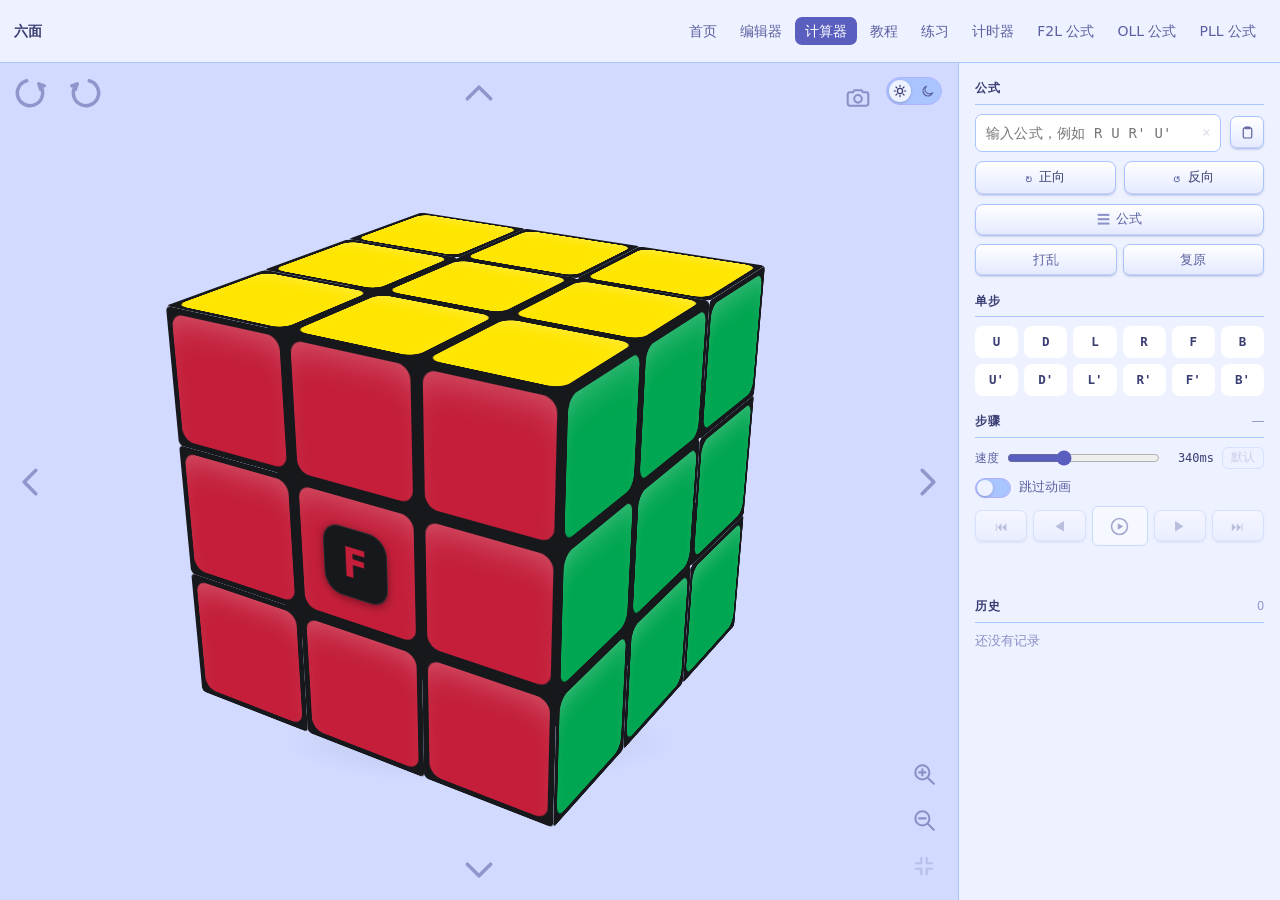
==== commit 3a3e2b3a: "教程页 + 计时器页、计算器播放重做与视觉精修 - 教程：新增初级（层先法七步）/ 进阶（CFOP）两页，左目录 + 右步骤、回到顶部、打印美化；配 6 张 256×258 步骤图 - 计时器：空格计" ====
--- a/calc.html
+++ b/calc.html
@@ -70,6 +70,16 @@
                              outline:2px solid var(--accent-text);outline-offset:-6px}
   .zoom button:disabled, .snap:disabled{opacity:.22;cursor:default}
 
+  /* 魔方底下的落地阴影：不给它一块「地」，立体魔方看着就是飘着的。
+     不能挂在 .cube 上：那是个 preserve-3d 的容器，给它加 filter/box-shadow 会把它
+     压成 flat（3D 立刻塌掉），而且阴影也不该跟着魔方一起转。
+     所以是舞台上另放一块不参与 3D 的椭圆：位置和尺寸都按 --cs 算（和魔方同步缩放），
+     颜色取 --btn-drop（两套主题各自的「落地投影」色），边缘化开得很大 = 非常柔和。 */
+  .shadow{position:absolute;left:50%;top:50%;pointer-events:none;
+          width:calc(var(--cs) * 3.7);height:calc(var(--cs) * 0.82);
+          margin:calc(var(--cs) * 1.5) 0 0 calc(var(--cs) * -1.85);
+          border-radius:50%;
+          background:radial-gradient(closest-side, var(--btn-drop), transparent 78%)}
   .cube{position:relative;width:0;height:0;transform-style:preserve-3d}
   /* F 面标牌：贴在前面的中心方块上，跟着魔方一起转，
      所以做了 x/y/z 之后它仍然指着当前的前面。
@@ -114,12 +124,15 @@
          overflow-y:auto;padding:16px 16px 40px}
   .panel::-webkit-scrollbar{width:10px}
   .panel::-webkit-scrollbar-thumb{background:var(--scroll);border-radius:6px;border:2px solid var(--panel)}
-  .sec{margin-bottom:20px}
-  .sec > h2{margin:0 0 9px;font-size:11.5px;letter-spacing:.09em;text-transform:uppercase;
-            color:var(--muted);font-weight:600;
+  .sec{margin-bottom:16px}
+  /* 小标题是这一列的骨架：正文色 + 加粗 + 底下压一条细线。
+     以前标题、说明、计数全是同一档灰，一列看下来分不出哪儿是「段」。 */
+  .sec > h2{margin:0 0 9px;padding-bottom:6px;font-size:12px;letter-spacing:.1em;
+            text-transform:uppercase;color:var(--text);font-weight:700;
+            border-bottom:1px solid var(--line);
             display:flex;align-items:center;justify-content:space-between;gap:8px}
   .sec > h2 .pos{font-variant-numeric:tabular-nums;letter-spacing:0;text-transform:none;
-                 font-weight:400;font-size:12px}
+                 font-weight:400;font-size:12px;color:var(--muted2)}
 
   /* ---------- 按钮的「质感」----------
      所有按钮共用同一层厚度：底是上亮下暗的浅渐变、顶边一道高光、底边一道暗边、
@@ -128,9 +141,11 @@
      以后换主题色不用动这里。
      抬升用的是 translate 而不是 transform —— 环绕舞台的那几个折角按钮靠 transform
      定位（translateX(-50%) 之类），用 transform 会被这里覆盖、按钮会跑位。
-     舞台四周那几个折角按钮是无边框的，不在这份配方里（见上面的 .orbit）。 */
-  .run button, .ctrl button, .play, .openpick, .tabs button, .moves span,
-  .mv button, .phandle, .spd .mini, .paste{
+     舞台四周那几个折角按钮是无边框的，不在这份配方里（见上面的 .orbit）。
+     例外还有几个，都是为了拉开层次：中间那个主按钮（.ctrl .play，实心深色、更重）、
+     步骤小片（.moves span，二十来个，做成平的）、单步键盘（.mv button，一块键盘，
+     不是按钮堆）和速度行末尾那个「默认」（次要动作，做 ghost）。 */
+  .run button, .ctrl button, .openpick, .tabs button, .phandle, .paste{
     background:linear-gradient(180deg, var(--btn-bg) 0%, var(--btn-bg2) 100%);
     border:1px solid var(--line);
     box-shadow:inset 0 1px 0 var(--btn-hi), inset 0 -1px 0 var(--btn-shade),
@@ -139,17 +154,15 @@
                box-shadow .14s ease, translate .1s ease;
   }
   .run button:hover:not(:disabled), .ctrl button:hover:not(:disabled),
-  .play:hover:not(:disabled), .openpick:hover:not(:disabled),
-  .tabs button:hover:not(:disabled), .moves span:hover,
-  .mv button:hover:not(:disabled), .phandle:hover, .spd .mini:hover:not(:disabled), .paste:hover:not(:disabled){
+  .openpick:hover:not(:disabled), .tabs button:hover:not(:disabled),
+  .phandle:hover, .paste:hover:not(:disabled){
     translate:0 -1px;
     box-shadow:inset 0 1px 0 var(--btn-hi), inset 0 -1px 0 var(--btn-shade),
                0 3px 8px var(--btn-drop);
   }
   .run button:active:not(:disabled), .ctrl button:active:not(:disabled),
-  .play:active:not(:disabled), .openpick:active:not(:disabled),
-  .tabs button:active:not(:disabled), .moves span:active,
-  .mv button:active:not(:disabled), .phandle:active, .spd .mini:active:not(:disabled), .paste:active:not(:disabled){
+  .openpick:active:not(:disabled), .tabs button:active:not(:disabled),
+  .phandle:active, .paste:active:not(:disabled){
     translate:0 1px;
     box-shadow:inset 0 2px 5px var(--btn-shade);
   }
@@ -157,12 +170,18 @@
   .spd{display:flex;align-items:center;gap:8px;margin:2px 0 8px}
   .spd label{flex:none;font-size:12px;color:var(--muted)}
   .spd input[type=range]{flex:1;min-width:0;height:18px;margin:0;accent-color:var(--accent)}
-  .spd .val{flex:none;width:46px;text-align:right;color:var(--muted);
+  /* 速度读数是「数据」，提到正文色 —— 一行里就它要看清 */
+  .spd .val{flex:none;width:46px;text-align:right;color:var(--text);
             font:12px/1 ui-monospace,Menlo,monospace;font-variant-numeric:tabular-nums}
-  /* 速度行末尾的「默认」：小键；已经是默认值时就置灰 */
+  /* 速度行末尾的「默认」：ghost 小键（不进那套立体配方）——
+     它是「恢复默认」这种次要动作，不该和「正向 / 反向」一样重 */
   .spd .mini{flex:none;height:22px;padding:0 8px;border-radius:6px;cursor:pointer;
-             font:inherit;font-size:11.5px;color:var(--muted)}
-  .spd .mini:disabled{opacity:.4;cursor:default}
+             background:none;border:1px solid var(--line);color:var(--muted2);
+             font:inherit;font-size:11.5px;
+             transition:border-color .12s ease, color .12s ease, background .12s ease}
+  .spd .mini:hover:not(:disabled){border-color:var(--line-strong);color:var(--text);
+                                  background:var(--field-hover)}
+  .spd .mini:disabled{opacity:.35;cursor:default}
   /* 开关（显示颜色 / 跳过动画 / 明暗…）：一条轨道 + 一个滑块，和主题开关同一套语言。
      真勾选框藏起来（视觉由 .on 决定），但保留键盘可达性：Tab 能走到，:focus-within 给焦点圈。 */
   .tg{position:relative;display:flex;width:100%;box-sizing:border-box;margin-bottom:8px;align-items:center;padding:1px 0 1px 44px;
@@ -181,18 +200,30 @@
   .tg.on::after{transform:translateX(16px);background:var(--on-accent, #fff)}
   .tg:focus-within::before{outline:2px solid var(--accent-text);outline-offset:2px}
 
-  /* 单步键盘：6 列 × 2 行 —— 上面一排顺时针，下面一排逆时针 */
+  /* 单步键盘：6 列 × 2 行 —— 上面一排顺时针，下面一排逆时针。
+     十二个键排在一起，最怕变成「十二个立体按钮」：所以这里没有描边、没有投影、
+     没有渐变，只有比面板亮一档的底 —— 看着是一块键盘（Move Control Panel），
+     指上去才浮出描边和主色字。字保持正文色：层次靠「没有按钮的壳」来分，
+     不靠把字洗灰（洗灰的那版，键上的字母反而看不清了）。 */
   .mv{display:grid;grid-template-columns:repeat(6,minmax(0,1fr));gap:6px}
-  .mv button{height:32px;padding:0;border-radius:8px;cursor:pointer;
-             font:600 12.5px/1 ui-monospace,SFMono-Regular,Menlo,Consolas,monospace}
-  .mv button:hover:not(:disabled){color:var(--accent-text);border-color:var(--accent-text)}
+  .mv button{height:32px;padding:0;border-radius:8px;cursor:pointer;color:var(--text);
+             background:var(--field);border:1px solid transparent;box-shadow:none;
+             font:600 12.5px/1 ui-monospace,SFMono-Regular,Menlo,Consolas,monospace;
+             transition:background .12s ease, color .12s ease, border-color .12s ease}
+  .mv button:hover:not(:disabled){background:var(--field-hover);border-color:var(--line-strong);
+                                  color:var(--accent-text)}
+  .mv button:active:not(:disabled){background:var(--chip-hover)}
+  .mv button:disabled{opacity:.35;cursor:default}
 
   .row{display:flex;align-items:center;gap:9px;margin-bottom:9px}
   /* 输入框包一层：小叉要贴在框内右端，所以右边多留 28px 给它在里面待着 */
   .algwrap{position:relative;flex:1;min-width:0}
+  /* 公式是这一页最核心的数据，给它「编辑器」那点意思：等宽、14px、字重 500、
+     一点点字距 —— 和周围的中文 UI 明显不是一条线 */
   #alg{width:100%;min-width:0;background:var(--field);border:1px solid var(--line);
-       border-radius:7px;color:var(--text);padding:7px 28px 7px 9px;
-       font:13px/1.45 ui-monospace,SFMono-Regular,Menlo,Consolas,monospace}
+       border-radius:7px;color:var(--text);padding:8px 28px 8px 10px;
+       font:500 14px/1.45 ui-monospace,SFMono-Regular,Menlo,Consolas,monospace;
+       letter-spacing:.2px}
   #alg:focus{outline:none;border-color:var(--accent-text)}
   /* 清空：框内右端的小叉。没内容时置灰（和缩放/速度那些「没得可做就灰」一致） */
   .clr{position:absolute;right:5px;top:50%;transform:translateY(-50%);
@@ -210,10 +241,10 @@
              stroke-width:1.9;stroke-linecap:round;stroke-linejoin:round}
   .paste:hover:not(:disabled){color:var(--accent-text);border-color:var(--accent-text)}
   /* 读不到剪贴板时的提示：别用报错的红色 */
-  .err.hint{color:var(--muted)}
+  .err.hint{color:var(--muted2)}
   #alg.bad{border-color:#c0392b}
 
-  .ctrl{display:flex;gap:6px;margin-bottom:9px}
+  .ctrl{display:flex;align-items:center;gap:6px;margin-bottom:9px}
   /* 正向 / 反向是一对等宽按钮：外形一致，只有图标和文字不同。
      方向本身就是动作 —— 按哪个就按哪个方向执行，不需要先切开关。 */
   .run{display:flex;gap:8px;margin-bottom:9px}
@@ -230,13 +261,16 @@
   .run button#rev:hover:not(:disabled) i{transform:rotate(-45deg)}
   .run button:disabled{opacity:.4;cursor:default}
 
-  /* 历史记录 */
+  /* 历史记录：整条都能点（回到这一步结束的局面），所以指上去得有反馈 ——
+     底色浮一档、字提亮；当前停的那一条左侧压一条主色指示条，一眼分得开 */
   .hist{display:flex;flex-direction:column;gap:5px}
-  .hist .e{display:flex;align-items:baseline;gap:7px;background:var(--field);
+  .hist .e{position:relative;display:flex;align-items:baseline;gap:7px;background:var(--field);
            border:1px solid var(--line);border-radius:7px;padding:6px 8px;
            font:12px/1.45 ui-monospace,Menlo,Consolas,monospace;color:var(--muted);
-           word-break:break-all}
-  .hist .e b{flex:none;font-weight:600;color:var(--muted);opacity:.7;
+           word-break:break-all;cursor:pointer;
+           transition:background .12s ease, border-color .12s ease, color .12s ease}
+  .hist .e:hover{background:var(--field-hover);border-color:var(--line-strong);color:var(--text)}
+  .hist .e b{flex:none;font-weight:600;color:var(--muted2);
              font-variant-numeric:tabular-nums}
   .hist .e.sc{color:#a3711f}
   .hist .e.rt{color:#2b6f8f}
@@ -253,40 +287,96 @@
                    stroke-width:1.9;stroke-linecap:round;stroke-linejoin:round}
   .hist .e .cp:hover{color:var(--accent-text);background:var(--chip-hover)}
   .hist .e .cp.copied{color:var(--on-accent, #fff);background:var(--accent)}
-  .hist .e .tag{flex:none;background:var(--accent);color:var(--on-accent, #fff);border-radius:4px;
+  /* 「反向执行」的小角标：它说的是「这一条是怎么来的」，不是「当前状态」——
+     主色（黄）只留给当前 / 正在播，所以它是中性的 */
+  .hist .e .tag{flex:none;background:var(--chip-hover);color:var(--text);border-radius:4px;
                 padding:0 4px;font-size:11px;line-height:1.5}
-  .hist .e.cur{border-color:var(--accent);color:var(--text)}
-  .hist .empty{color:var(--muted);font-size:12.5px;opacity:.7}
+  /* 当前这一条：底色浮一档 + 左边一条主色指示条。
+     不再把整圈描成主色 —— 那和指示条说的是同一件事，说两遍反而显得重 */
+  .hist .e.cur{color:var(--text);background:var(--field-hover)}
+  .hist .e.cur::before{content:'';position:absolute;left:-1px;top:-1px;bottom:-1px;width:3px;
+                       border-radius:7px 0 0 7px;background:var(--accent)}
+  .hist .e.cur:hover{background:var(--chip-hover)}
+  .hist .empty{color:var(--muted2);font-size:12.5px}
+  /* 步骤键（回到开头 / 上一步 / 下一步 / 到最后）是配角：灰一档，指上去才提亮 */
   .ctrl button{flex:1;height:32px;padding:0;border-radius:7px;cursor:pointer;
-               color:var(--text);font-size:13px;line-height:1}
-  .ctrl button:hover:not(:disabled){border-color:var(--line-strong);background:var(--field-hover)}
+               color:var(--muted);font-size:13px;line-height:1}
+  .ctrl button:hover:not(:disabled){border-color:var(--line-strong);background:var(--field-hover);
+                                    color:var(--text)}
   .ctrl button:disabled{opacity:.35;cursor:default}
 
-  .play{width:100%;height:32px;margin-bottom:8px;border-radius:8px;cursor:pointer;
-        display:flex;align-items:center;justify-content:center;gap:6px;
-        font:inherit;font-size:12.5px;color:var(--text)}
-  .play:hover:not(:disabled){border-color:var(--accent-text);color:var(--accent-text);
-                             background:var(--field-hover)}
-  .play i{font-style:normal;font-size:14px;line-height:1;color:var(--muted)}
-  .play:hover:not(:disabled) i{color:var(--accent-text)}
-  .play.playing{background:var(--accent);border-color:var(--accent);color:var(--on-accent, #fff)}
-  .play.playing i,.play.playing span{color:var(--on-accent, #fff)}
-  .play:disabled{opacity:.4;cursor:default}
-
-  .moves{display:flex;flex-wrap:wrap;gap:4px;min-height:24px}
-  .moves span{font:12.5px/1 ui-monospace,Menlo,Consolas,monospace;color:var(--muted);
-              border-radius:5px;padding:5px 7px;cursor:pointer}
-  .moves span:hover{border-color:var(--line-strong);color:var(--text)}
-  .moves span.done{color:var(--text);border-color:var(--line-strong)}
-  .moves span.cur{background:var(--accent);border-color:var(--accent);color:var(--on-accent, #fff)}
+  /* 播放键是这一列里唯一的实心主按钮：比旁边的步骤键更高更宽、圆角反而更小
+     （更实、更沉）、投影更重 —— 一眼就知道主操作是它。
+     颜色走 theme.css 的 --primary*（两套主题各一份），跟着主题一起淡过去。
+
+     样子必须在「普通 / 悬停 / 按下」三态里写全：旁边那套
+     .ctrl button:hover:not(:disabled) 比 .ctrl .play 更具体，漏写一条，
+     悬停时就会被它改成浅底 + 正文色 —— 深底上配 --text，图标几乎看不见。
+     test/cubesim.js 的 [11b] 那一节是真算一遍级联在盯这件事。 */
+  .ctrl .play,
+  .ctrl .play:hover:not(:disabled),
+  .ctrl .play:active:not(:disabled){color:var(--primary-fg);border-color:var(--primary2);
+              background:linear-gradient(180deg, var(--primary) 0%, var(--primary2) 100%)}
+  .ctrl .play{flex:0 0 56px;height:40px;border-radius:6px;display:grid;place-items:center;
+              box-shadow:inset 0 1px 0 var(--btn-hi), inset 0 -1px 0 var(--btn-shade),
+                         0 2px 4px var(--primary-drop), 0 6px 16px var(--primary-drop);
+              transition:border-color .14s ease, color .14s ease, background .14s ease,
+                         box-shadow .14s ease, translate .1s ease, filter .14s ease}
+  .ctrl .play:hover:not(:disabled){translate:0 -1px;filter:brightness(1.07);
+              box-shadow:inset 0 1px 0 var(--btn-hi), inset 0 -1px 0 var(--btn-shade),
+                         0 4px 9px var(--primary-drop), 0 11px 24px var(--primary-drop)}
+  .ctrl .play:active:not(:disabled){translate:0 1px;filter:brightness(.96);
+              box-shadow:inset 0 3px 8px var(--btn-shade)}
+  /* 正在播：主色光环 + 暂停图标，两处一起说明「现在在播，点一下停」
+     （悬停那条也要写上，否则它比 .playing 更具体，光环会被旁边那套投影盖掉） */
+  .ctrl .play.playing,
+  .ctrl .play.playing:hover:not(:disabled){box-shadow:inset 0 1px 0 var(--btn-hi),
+                         0 0 0 3px var(--accent-glow),
+                         0 2px 4px var(--primary-drop), 0 6px 16px var(--primary-drop)}
+  /* 不能用的时候要一眼看出来：褪成和旁边一样的灰底，主按钮那两层投影和光环全摘掉 */
+  .ctrl .play:disabled{color:var(--muted);border-color:var(--line);background:var(--field);
+              box-shadow:none;filter:none;opacity:.5}
+  .ctrl .play svg{width:21px;height:21px;display:block;fill:none;stroke:currentColor;
+                  stroke-linejoin:round;stroke-linecap:round}
+
+  /* 步骤小片：一串公式有二十来个，要是每个都做成立体按钮，
+     整列的「重量」就全糊在一起了 —— 所以它们是平的（一层浅底，没有渐变、
+     没有投影、不抬升）：还没走到的浅灰、走过的更淡、当前那一个才是实心主色 */
+  /* 单行横滚，不换行：十一二步一换行会变成「9 个 + 2 个」两行，
+     看着像「被挤下去了」而不是一行公式。一条到底、当前那个滚进视野，
+     读起来才像播放器里的进度。 */
+  .moves{display:flex;flex-wrap:nowrap;gap:4px;min-height:26px;overflow-x:auto;
+         overflow-y:hidden;user-select:none;
+         /* 滚动条藏起来：一条 6px 的横条夹在这几行控件中间太抢眼。
+           滚的办法在下面那段 JS 里（滚轮 / 按住拖 / 手机上原生横划） */
+         scrollbar-width:none;-ms-overflow-style:none}
+  .moves::-webkit-scrollbar{display:none;width:0;height:0}
+  .moves span{flex:none;white-space:nowrap;
+              font:12.5px/1 ui-monospace,Menlo,Consolas,monospace;color:var(--muted);
+              background:var(--chip);border:1px solid transparent;
+              border-radius:5px;padding:5px 7px;cursor:pointer;
+              transition:background .12s ease, color .12s ease, box-shadow .12s ease}
+  /* 指上去：底色浮一档 + 一层很短的投影。这些片子原来是纯平的，
+     光换个浅底不够说明「能点」；投影用中性的 --btn-drop ——
+     主色那圈光晕只留给「当前」那一块（黄 = 当前状态，这条规矩别破） */
+  .moves span:hover{background:var(--chip-hover);color:var(--text);
+                    box-shadow:0 2px 6px var(--btn-drop)}
+  .moves span.done{color:var(--muted);background:transparent}
+  /* 走过的那些单独再来一条：`.done` 和上面那条同分（都是 .moves span + 一档），
+     但排在它后面 —— 底色和字色都会被按住，hover 等于没反应。
+     写得更具体一点（多一个 .done），把底色 / 字色 / 投影一起补上。 */
+  .moves span.done:hover{background:var(--chip-hover);color:var(--text);
+                         box-shadow:0 2px 6px var(--btn-drop)}
+  .moves span.cur{background:var(--accent);border-color:var(--accent);color:var(--on-accent, #fff);
+                  box-shadow:0 1px 4px var(--accent-glow)}
 
   /* 选公式：三个来源按钮一排，下面是可滚动的公式表 */
   .openpick{width:100%;height:32px;margin-bottom:8px;border-radius:8px;cursor:pointer;
             display:flex;align-items:center;justify-content:center;gap:6px;
-            font:inherit;font-size:12.5px;color:var(--text)}
+            font:inherit;font-size:12.5px;color:var(--muted)}
   .openpick:hover:not(:disabled){border-color:var(--accent-text);color:var(--accent-text);
                                  background:var(--field-hover)}
-  .openpick i{font-style:normal;font-size:13px;line-height:1;color:var(--muted)}
+  .openpick i{font-style:normal;font-size:13px;line-height:1;color:var(--muted2)}
   .openpick:hover:not(:disabled) i{color:var(--accent-text)}
   .openpick.on{background:var(--accent);border-color:var(--accent);color:var(--on-accent, #fff)}
   .openpick.on i{color:var(--on-accent, #fff)}
@@ -332,12 +422,14 @@
   .plist .p:hover{background:var(--field-hover)}
   .plist .p img{flex:none;width:30px;height:30px;border-radius:4px;background:#fff8}
   .plist .p b{flex:none;width:22px;font:600 11px/1 ui-monospace,Menlo,monospace;
-              color:var(--muted);font-variant-numeric:tabular-nums}
+              color:var(--muted2);font-variant-numeric:tabular-nums}
   .plist .p code{font:11.5px/1.4 ui-monospace,Menlo,Consolas,monospace;
                  word-break:break-all;color:var(--text)}
-  .plist .none{padding:8px;color:var(--muted);font-size:12px}
-
-  .err{margin-top:9px;color:#c0392b;font-size:12.5px;min-height:17px}
+  .plist .none{padding:8px;color:var(--muted2);font-size:12px}
+
+  /* 没消息的时候这一行不占高度 —— 不然「公式」和「单步」之间会白空出一行 */
+  .err{margin-top:9px;color:#c0392b;font-size:12.5px}
+  .err:empty{margin-top:0;min-height:0}
 
   @media (max-width:760px){
     .app{flex-direction:column}
@@ -372,6 +464,8 @@
             aria-label="拍照"><svg viewBox="0 0 24 24"><path
       d="M4.4 7.7h2.9l1.4-2h6.6l1.4 2h2.9a1.9 1.9 0 0 1 1.9 1.9v8.5a1.9 1.9 0 0 1-1.9 1.9H4.4a1.9 1.9 0 0 1-1.9-1.9V9.6a1.9 1.9 0 0 1 1.9-1.9z"/><circle
       cx="12" cy="13.7" r="3.5"/></svg></button>
+    <!-- 魔方的落地阴影：不参与 3D，尺寸跟着 --cs 走 -->
+    <div class="shadow" aria-hidden="true"></div>
     <div class="cube" id="cube"></div>
     <!-- 整体旋转（x / y / z）。四个方向是「へ」「く」那样的折角，摆在大按键的四周：
          无边框、只有一条折线，整块 56px 都能点；悬停时染上 accent 并放大一点。
@@ -458,9 +552,6 @@
 
     <section class="sec">
       <h2>步骤<span class="pos" id="pos">—</span></h2>
-      <button class="play" id="play" type="button" title="从当前位置一步步自动播到末尾">
-        <i>▷</i><span id="playtxt">自动播放</span>
-      </button>
       <div class="spd">
         <label for="spd">速度</label>
         <input type="range" id="spd" min="80" max="800" step="20" value="340">
@@ -473,6 +564,7 @@
       <div class="ctrl">
         <button id="first" type="button" title="回到开头">⏮</button>
         <button id="prev"  type="button" title="上一步">◀</button>
+        <button class="play" id="play" type="button" title="播放 / 暂停"></button>
         <button id="next"  type="button" title="下一步">▶</button>
         <button id="last"  type="button" title="到最后">⏭</button>
       </div>
@@ -588,7 +680,7 @@
   function renderPick() {
     pickEl.innerHTML = pickKind ? (ALG_LIST[pickKind] || []).map(function (r) {
       return '<div class="p" data-alg="' + esc(r[1]) + '" data-id="' + esc(r[0]) + '">' +
-             '<img src="' + thumb(pickKind, r[0]) + '" alt="" loading="lazy">' +
+             '<img src="' + thumb(pickKind, r[0]) + '" alt="" loading="lazy" data-zoom>' +
              '<b>' + esc(r[0]) + '</b><code>' + esc(r[1]) + '</code></div>';
     }).join('') : '';
   }
@@ -647,6 +739,7 @@
     var cs = CS * zoom;
     cubeEl.style.setProperty('--cs', cs + 'px');
     cubeEl.style.setProperty('--half', (cs / 2) + 'px');
+    stageEl.style.setProperty('--cs', cs + 'px');   // 舞台上的落地阴影也按这个尺寸
   }
   /* ---------- 转动速度 / 跳过动画 ---------- */
   var spdEl = document.getElementById('spd'), spdVal = document.getElementById('spd-v');
@@ -794,58 +887,50 @@
     setTimeout(finish, dur + 80);      // 兜底：transitionend 偶尔不触发
   }
 
-  /* ---------- 依次播放一串步骤 ---------- */
-  function play(list, from, onDone) {
-    steps = list;
-    frames = [from];
-    at = 0;
-    paint(from);
-    chrome();
-    // 跳过动画：整串一次算完，只画最后一帧（中间每步都重画纯属浪费）
-    if (skipAnim) {
-      var s0 = from;
-      list.forEach(function (mv) {
-        s0 = CubeSim.turn(CubeSim.clone(s0), mv.mv, mv.times);
-        frames.push(s0);
-      });
-      at = list.length;
-      paint(s0);
-      chrome();
-      if (onDone) onDone(s0);
-      return;
-    }
-    var st = from, i = 0;
-    (function next() {
-      if (i >= list.length) { onDone(st); return; }
-      var mv = list[i];
-      animate(mv, function () {
-        st = CubeSim.turn(CubeSim.clone(st), mv.mv, mv.times);
-        frames.push(st);
-        i++;
-        at = i;
-        paint(st);
-        chrome();
-        next();
-      });
-    })();
-  }
-
   /* ---------- 界面状态 ---------- */
+  // 播放键用图标：三角形 / 两条竖杠（跟着 currentColor 走，两套主题都不用改）
+  var PLAY_SVG = '<svg viewBox="0 0 24 24" aria-hidden="true">' +
+    '<circle cx="12" cy="12" r="9.1" fill="none" stroke="currentColor" stroke-width="1.8"/>' +
+    '<path d="M10 8.3v7.4L16.3 12z" fill="currentColor" stroke="none"/></svg>';
+  var PAUSE_SVG = '<svg viewBox="0 0 24 24" aria-hidden="true">' +
+    '<circle cx="12" cy="12" r="9.1" fill="none" stroke="currentColor" stroke-width="1.8"/>' +
+    '<path d="M10.1 8.5v7M13.9 8.5v7" stroke-width="2.3" stroke-linecap="round"/></svg>';
+
+  /* 步骤条是单行横滚的：把**当前这一步**摆到这一条的视觉中心，播放时不用跟着去找。
+     位置用两个 bounding rect 相减算（当前块相对这一条左端有多远），不要用 offsetLeft ——
+     那是相对 offsetParent 的，而 .moves 没有定位，offsetParent 会一路找到 body，
+     算出来的值会带上整块舞台的宽度，结果永远被夹到最右端（正是之前那个毛病）。
+     两头几步没法再居中（到头了），所以是「尽量」。
+     只动这一条自己的 scrollLeft：scrollIntoView 会顺手把整块面板也滚一下。 */
+  function scrollStrip() {
+    var cur = movesEl.querySelector ? movesEl.querySelector('span.cur') : null;
+    if (!cur || !cur.getBoundingClientRect || !movesEl.getBoundingClientRect) return;
+    var box = movesEl.getBoundingClientRect(), chip = cur.getBoundingClientRect();
+    var max = movesEl.scrollWidth - movesEl.clientWidth;
+    if (!movesEl.clientWidth || max <= 0) return;      // 全都在视野里，不用滚
+    var want = movesEl.scrollLeft + (chip.left - box.left)
+             - (movesEl.clientWidth - chip.width) / 2;
+    want = Math.max(0, Math.min(max, want));
+    if (Math.abs(movesEl.scrollLeft - want) > 1) movesEl.scrollLeft = want;
+  }
   function chrome() {
     Array.prototype.forEach.call(movesEl.children, function (el) {
       var k = +el.dataset.k;
       el.classList.toggle('cur', k === at);
       el.classList.toggle('done', k < at);
     });
+    scrollStrip();
     posEl.textContent = steps.length ? (at + ' / ' + steps.length) : '—';
     var noSteps = steps.length === 0;
     // 播放中这些按钮要保持可用 —— 否则点不到，也就没法「点别的按钮自动暂停」
     var lock = busy && !playing;
+    // 「回到开头 / 回到结尾」始终可用（已经在这一头也能点，不会有副作用）；
+    // 「上一步 / 下一步」到边界时仍然置灰 —— 那儿确实没得走
     ['first', 'prev'].forEach(function (id) {
-      document.getElementById(id).disabled = lock || noSteps || at === 0;
+      document.getElementById(id).disabled = lock || noSteps || (id === 'prev' && at === 0);
     });
     ['next', 'last'].forEach(function (id) {
-      document.getElementById(id).disabled = lock || noSteps || at >= steps.length;
+      document.getElementById(id).disabled = lock || noSteps || (id === 'next' && at >= steps.length);
     });
     fwdEl.disabled = lock;
     revEl.disabled = lock;
@@ -858,10 +943,9 @@
     var playBtn = document.getElementById('play');
     playBtn.classList.toggle('playing', playing);
     playBtn.disabled = steps.length === 0 || (!playing && busy);
-    document.getElementById('playtxt').textContent = playing ? '暂停' : '自动播放';
+    document.getElementById('play').innerHTML = playing ? PAUSE_SVG : PLAY_SVG;
+    document.getElementById('play').title = playing ? '暂停' : '播放';
     syncClr();                       // 输入框可能是被程序填进来的，这里兜一次
-    var pi = playBtn.querySelector('i');
-    if (pi) pi.textContent = playing ? '\u23f8' : '\u25b7';
     document.getElementById('scramble').disabled = lock;
     document.getElementById('reset').disabled = lock;
     saveState();
@@ -908,6 +992,7 @@
     queue.length = 0;
     playing = false;
     busy = false;
+    pendingRun = null;       // 换了一串步骤，没记完的那次执行作废
     histAt = i;
     cur = after;
     showSteps(histMoves(hist[i]), before);
@@ -1000,30 +1085,56 @@
     run(list, alg, kind, rev);
   }
 
-  /* 播放一串步骤并记入历史。提交公式、整体旋转、打乱、单步都走这里。 */
+  /* 执行一串动作（提交 / 反向 / 打乱 / 跳转都走这里）。
+     它不是「另一套播放」：先把这串动作摆成可播放的步骤，再交给 autoPlay ——
+     于是播放中按键照旧可用（点一下就暂停）、进度和播放键状态一致，
+     长动画也不会把界面锁死。 */
+  var runKey = '', runFirst = null;     // 这次执行的动作串 / 出发局面
+  // 这一串还没记进历史的收尾动作。中途暂停后（再按播放键）接着播完，仍算执行过这一串，
+  // 所以得记着 —— 播放键自己那个入口（没有回调）也要用它来收尾
+  var pendingRun = null;
   function run(list, label, kind, rev) {
+    if (!list.length) return;
+    var key = list.map(mvLabel).join(' ') + '|' + (rev ? 'r' : '') + '|' + label;
+    pendingRun = finishRun(label, kind, rev);
+    // 上一串执行到一半就停了（按了暂停或转而单步）：再按一次是「接着播」。
+    // 单看 at 不够 —— frames[0] 没用同一局面就说明步骤已经换过一串了
+    if (key === runKey && frames[0] === runFirst && !busy && at > 0 && at < steps.length) {
+      playing = false;
+      autoPlay(pendingRun);
+      return;
+    }
+    runKey = key;
+    runFirst = cur;
     playing = false;
-    busy = true;
+    showSteps(list, cur);
+    at = 0;
+    paint(frames[0]);
     chrome();
-    movesEl.innerHTML = list.map(function (x, i) {
-      return '<span data-k="' + (i + 1) + '">' + mvLabel(x) + '</span>';
-    }).join('');
-
-    var from = cur;
-    play(list, from, function (end) {
-      cur = end;
-      // 回溯到旧记录之后又做了新动作：后面那几条作废（和撤销栈一个道理），
-      // 否则 hist 折叠出来的局面和 cur 就对不上了
-      if (histAt < hist.length - 1) hist.length = histAt + 1;
-      hist.push({ kind: kind || 'alg', alg: label, rev: !!rev });
-      histAt = hist.length - 1;
-      renderHist();
-      busy = false;
+    autoPlay(pendingRun);
+  }
+  /* 播完了才算「执行过这一串」，记一条历史；中途停下（暂停 / 转而单步）不记 ——
+     记录里存的是整串公式，局面却停在半路，点这条历史就对不上了 */
+  function finishRun(label, kind, rev) {
+    var self = function (finished) {
+      // 这一串已经被换掉了（点了历史 / 跳转 / 复原，或又下了新公式）：
+      // 那圈还在跑的动画收尾时会带着旧的回调回来，别再记一笔
+      if (self !== pendingRun) return;
+      if (finished) {
+        pendingRun = null;
+        cur = frames[at];
+        // 回溯到旧记录之后又做了新动作：后面那几条作废（和撤销栈一个道理）
+        if (histAt < hist.length - 1) hist.length = histAt + 1;
+        hist.push({ kind: kind || 'alg', alg: label, rev: !!rev });
+        histAt = hist.length - 1;
+        renderHist();
+        paint(cur);
+      }
       chrome();
       drainQueue();
-    });
-  }
-
+    };
+    return self;
+  }
   /* ---------- 粘贴 ---------- */
   // 本页复制过的东西：浏览器不给读剪贴板时拿它顶（改成 file:// 打开也能用）
   var lastCopied = '';
@@ -1273,6 +1384,7 @@
     queue.length = 0;          // 复原 = 停手，排队的单步作废
     if (busy) return;
     playing = false;
+    pendingRun = null;         // 复原 = 那串执行不再有意义
     try { localStorage.removeItem(STORE); } catch (e) {}
     // 视角也回到默认 —— 从 b 版公式跳过来时视角补过 90 度，
     // 复原后要重新回到「红面在左、绿面在右」
@@ -1339,15 +1451,16 @@
   }
 
   // 从当前位置一步步自动播到末尾，每一步都有动画
-  function autoPlay() {
+  function autoPlay(done) {
     // 必须先判 playing：播放中 busy 也是 true，先判 busy 就永远暂停不了
-    if (playing) { playing = false; chrome(); return; }
+    if (playing) { playing = false; chrome(); if (done) done(false); return; }
     if (busy || !steps.length) return;
-    // 跳过动画时「自动播放」= 直接到最后（没有动画可看，一步步跳没意义）
+    // 跳过动画时「播放」= 直接到最后（没有动画可看，一步步跳没意义）
     if (skipAnim) {
       at = steps.length;
       paint(frames[at]);
       chrome();
+      if (done) done(true);
       return;
     }
     // 已经播到底了，再按就从头来一遍
@@ -1360,16 +1473,18 @@
     chrome();
     (function nextStep() {
       if (!playing || at >= steps.length) {
+        var finished = at >= steps.length;
         playing = false;
         busy = false;
         chrome();
+        if (done) done(finished);
         return;
       }
       stepAnimated(1, nextStep);
     })();
   }
 
-  // 导航键（回到开头/末尾、点某一步）直接生效，顺带停止播放。
+  // 导航键（回到开头/末尾、点某一步、点历史）直接生效，顺带停止播放。
   // 这与「提交/打乱/复原」不同 —— 那些会改动状态，保持「先暂停、再点一次」。
   function jump(k) {
     if (!steps.length) return;
@@ -1445,27 +1560,63 @@
     b.addEventListener('click', function () { doMove(b.dataset.mv, 'move'); });
   });
   document.getElementById('reset').addEventListener('click', reset);
-  document.getElementById('play').addEventListener('click', autoPlay);
+  // 播放键：有没记完的执行就顺手收尾（中途暂停后按它接着播完，照样记一条）
+  document.getElementById('play').addEventListener('click', function () { autoPlay(pendingRun || undefined); });
   document.getElementById('first').addEventListener('click', function () { jump(0); });
   document.getElementById('last').addEventListener('click', function () { jump(steps.length); });
   document.getElementById('prev').addEventListener('click', function () { stepBy(-1); });
   document.getElementById('next').addEventListener('click', function () { stepBy(1); });
+  // 点步骤条上的某一步 = 换个位置看，和导航键同一套：连播中点也直接跳过去
   movesEl.addEventListener('click', function (e) {
+    // 刚才是「按住拖」而不是「点」——别顺手把位置也跳过去
+    if (stripDragged) { stripDragged = false; return; }
     var el = e.target.closest ? e.target.closest('span[data-k]') : null;
     if (!el) return;
-    if (busy) return;
-    at = +el.dataset.k;
-    paint(frames[at]);
-    chrome();
-  });
+    jump(+el.dataset.k);
+  });
+
+  /* 步骤条怎么滚：滚动条已经藏了（见 .moves 的 CSS），靠这三样 ——
+       · 滚轮：上下滚、横着滚都算（往上/往左 = 内容往左走）
+       · 按住鼠标拖（左键、中键都行）：中键的「自动滚动圈」被按掉，改成拖动
+       · 手机上直接横划：触摸不接管，浏览器原生那套比手写的顺（还有惯性）
+
+     滚轮只在「这一条还能往那个方向滚」的时候才 preventDefault：
+     到头了就放行，不然鼠标停在步骤条上，整块面板就再也滚不动了。 */
+  var stripDragged = false, stripPan = null;
+  movesEl.addEventListener('wheel', function (e) {
+    var d = Math.abs(e.deltaX) > Math.abs(e.deltaY) ? e.deltaX : e.deltaY;
+    if (!d) return;
+    var max = movesEl.scrollWidth - movesEl.clientWidth;
+    if (max <= 0) return;                        // 全在视野里：不用滚
+    var want = Math.max(0, Math.min(max, movesEl.scrollLeft + d));
+    if (want === movesEl.scrollLeft) return;     // 到头了：放行，让页面自己滚
+    movesEl.scrollLeft = want;
+    if (e.preventDefault) e.preventDefault();
+  }, { passive: false });
+  movesEl.addEventListener('mousedown', function (e) {
+    if (e.button === 1 && e.preventDefault) e.preventDefault();   // 中键别弹自动滚动圈
+  });
+  movesEl.addEventListener('pointerdown', function (e) {
+    if (e.pointerType && e.pointerType !== 'mouse') return;      // 触摸交给浏览器
+    if (e.button > 1) return;
+    stripDragged = false;
+    stripPan = { x: e.clientX, left: movesEl.scrollLeft };
+  });
+  document.addEventListener('pointermove', function (e) {
+    if (!stripPan) return;
+    var dx = e.clientX - stripPan.x;
+    if (!stripDragged && Math.abs(dx) < 4) return;               // 手抖不算拖
+    stripDragged = true;
+    movesEl.scrollLeft = stripPan.left - dx;
+  });
+  document.addEventListener('pointerup', function () { stripPan = null; });
   histEl.addEventListener('click', function (e) {
     // 复制键排在前面判断：点它只复制，不回溯
     var cp = e.target.closest ? e.target.closest('.cp') : null;
     if (cp) { copyHist(+cp.dataset.i, cp); return; }
     var el = e.target.closest ? e.target.closest('.e') : null;
     if (!el) return;
-    // 和别的按钮同一套：连播中先停下，动画中先等它跑完（再点一次才动）
-    if (pausedFirst() || busy) return;
+    // 回溯也是「换个位置看」：连播中点了一样直接过去（goHist 自己会停下并作废在跑的动画）
     goHist(+el.dataset.i);
   });
   document.addEventListener('keydown', function (e) {
@@ -1525,7 +1676,7 @@
   // 从公式表点「↗」跳过来时会带 hash。这时要从干净状态开始：
   // 复原魔方 + 清空历史，只把公式填进输入框 —— 否则会接着上次那个
   // 不相干的局面往下做，公式也就不是从复原态执行了。
-  var hashAlg = '', hashGreen = false;
+  var hashAlg = '', hashGreen = false, hashScramble = false;
   (function () {
     var h = location.hash || '';
     if (h.length <= 1) return;
@@ -1535,6 +1686,8 @@
     try { h = decodeURIComponent(h); } catch (e) {}
     // F2L 的 b 版公式按「绿色为 F 面」写，链接会带 @g: 前缀
     if (h.indexOf('@g:') === 0) { hashGreen = true; h = h.slice(3); }
+    // 计时器那边 ↗ 过来的是【打乱】，不是要解的公式：带 @s: 前缀
+    else if (h.indexOf('@s:') === 0) { hashScramble = true; h = h.slice(3); }
     hashAlg = h;
   })();
   // 刷新 ≠ 点链接过来。刷新时 hash 还在地址栏里，但用户要的是
@@ -1546,8 +1699,22 @@
     isReload = !!nav && nav.type === 'reload';
   } catch (e) {}
   if (hashAlg && !isReload) {
+    /* 跳转只该换局面，不该顺手把「速度 / 跳过动画」这两个设置也清掉 ——
+       它们和局面一起存在同一个键里，reset() 会把整个键删掉，所以先记下来。 */
+    var keepDur = null, keepSkip = null;
+    try {
+      var prev = JSON.parse(localStorage.getItem(STORE) || 'null');
+      if (prev) {
+        if (isFinite(prev.dur)) keepDur = Math.max(DUR_MIN, Math.min(DUR_MAX, +prev.dur));
+        if (typeof prev.skip === 'boolean') keepSkip = prev.skip;
+      }
+    } catch (e) {}
     try { localStorage.removeItem(STORE); } catch (e) {}
     reset();                 // 复原 + 清空历史（reset 里也会清存档）
+    if (keepDur !== null) DUR = keepDur;
+    if (keepSkip !== null) skipAnim = keepSkip;
+    syncSpd();               // 滑条 / 开关也跟着回到保留下来的设置
+    saveState();             // 再把设置写回去，别因为这次跳转丢掉
     // 框里填【原公式】，不要加前缀 —— 用户看的就是表里那条
     algEl.value = hashAlg;
     algEl.focus();
@@ -1563,6 +1730,13 @@
       // （普通公式黄朝上、绿面公式绿朝前）。
       // 【只此一处】补偿只用在摆局面上，动画里只播公式本身写明的动作：
       // 公式带旋转，做完魔方就真的会整体转偏，不再额外补转回来。
+      if (hashScramble) {
+        // 打乱：从复原态【直接正向】执行（不先摆「要解的局面」），
+        // 但也和公式一样先停 2 秒再开始 —— 一进来就动会让人以为已经播过了
+        paint(cur);
+        setTimeout(function () { run(fwd, hashAlg, 'scramble', false); }, 2000);
+        throw { __done: true };                 // 交给下面的 catch 收尾（只跳过后面那半段）
+      }
       var r = CubeSim.netRotation(hashAlg);
       if (hashGreen) {
         cur = CubeSim.apply(cur, 'y');        // 绿面转到前面
@@ -1574,13 +1748,13 @@
       });
       // 先让用户看清「公式要解的局面」，停 2 秒再正向播公式
       paint(cur);
-      setTimeout(function () {
-        run(fwd, hashAlg, 'alg', false);
-      }, 2000);
+      setTimeout(function () { run(fwd, hashAlg, 'alg', false); }, 2000);
     } catch (e) {
-      // 公式不合法：退回旧行为，只填进输入框，不执行
-      algEl.classList.add('bad');
-      errEl.textContent = e.message;
+      if (!e || !e.__done) {                    // 上面那条 throw 只是「这半段做完了」
+        // 公式不合法：退回旧行为，只填进输入框，不执行
+        algEl.classList.add('bad');
+        errEl.textContent = e.message;
+      }
     }
   } else (function () {
     // 没有 hash：有存档就恢复现场，否则从头开始
--- a/theme.css
+++ b/theme.css
@@ -39,6 +39,13 @@
      --btn-bg / --btn-bg2    按钮底色的上下两端（浅渐变 = 有一点光泽）
      --btn-hi / --btn-shade / --btn-drop
                         按钮的顶边高光 / 底边暗边（按下时也当内阴影）/ 落地投影
+     --overlay / --overlay-fg
+                        点公式图看大图时那层全屏遮罩的底色（半透明）、遮罩上的字
+                        （关闭键）。两套主题共用一档：浅色下用蓝紫、夜晚用近黑
+     --primary / --primary2 / --primary-fg / --primary-drop
+                        主按钮（计算器的播放键）的实心底：上浅下深的渐变两端、
+                        压在它上面的图标色、比普通按钮更重的落地投影。
+                        一屏里只用在一个地方 —— 都当主按钮就等于没有主按钮
    ========================================================================== */
 
 /* 白天：浅蓝紫 —— #B1B2FF / #AAC4FF / #D2DAFF / #EEF1FF
@@ -67,6 +74,10 @@
      --btn-shade 既是底边的暗边、也是按下去时的内阴影，--btn-drop 是落地投影 */
   --btn-bg:#FFFFFF; --btn-bg2:#E4E9FF;
   --btn-hi:#ffffffd9; --btn-shade:#2a2f5e1f; --btn-drop:#2a2f5e29;
+  /* 主按钮：深紫实心底（比 --accent 再深一档），配白图标 */
+  --primary:#7075D8; --primary2:#4A4FAE; --primary-fg:#FFFFFF; --primary-drop:#2a2f5e4d;
+  /* 看图遮罩：浅色主题用蓝紫压暗，字用白 */
+  --overlay:#2a2f5ec7; --overlay-fg:#FFFFFF;
   --cubie:#16181c;
 }
 
@@ -88,6 +99,10 @@
   --scroll:#4A505A; --toast-bg:#434952; --toast-fg:#EEEEEE; --toast-line:#4A505A;
   --btn-bg:#464D58; --btn-bg2:#3B414A;
   --btn-hi:#ffffff1a; --btn-shade:#00000059; --btn-drop:#00000059;
+  /* 主按钮：黄底深字（夜晚的主色就是黄） */
+  --primary:#FFD369; --primary2:#E8B23C; --primary-fg:#222831; --primary-drop:#00000080;
+  /* 看图遮罩：夜晚直接用近黑（黄字按钮那套在遮罩上不合适） */
+  --overlay:#000000d9; --overlay-fg:#EEEEEE;
   --cubie:#16181C;
 }
 
@@ -102,3 +117,91 @@
     --head-red:#a33; --head-green:#156b3a; --accent:#7a4a58; --on-accent:#fff;
   }
 }
+
+/* ==========================================================================
+   白天/夜晚切换：让整页颜色「淡」过去，而不是啪一下跳过去
+   --------------------------------------------------------------------------
+   颜色全在这一个文件里，换主题其实就是上面那几十个变量的值在变。默认情况下
+   自定义属性是「字符串替换」，浏览器没法在两种颜色之间插值 —— 所以先按 CSS 的
+   @property 把它们注册成「颜色型」（syntax:'<color>'），再在 :root 上挂一条
+   transition。这样切换时浏览器会逐帧算出中间色，页面（连按钮那种 --btn-bg 渐变底色、
+   阴影、描边）一起平滑过渡，不用给每个元素写 transition，也不会在首屏加载时补动画
+   （首次样式计算不触发 transition，而那之前 head 里的脚本已经把 data-theme 定好了）。
+
+   不支持 @property 的浏览器当没看见这些规则，直接切换 —— 和以前一模一样。
+
+   **画成 1px 线的那几个颜色故意不参与过渡**（--line / --line-strong /
+   --kbd-line / --toast-line）：它们是细线，不少还带圆角（主页那六张卡片就是
+   border:1px + border-radius:12px）。这种线在过渡里被逐帧重绘，遇上分数像素比
+   （Windows 缩放 125% / 150%）会反复重新对齐到设备像素 —— 看着就是「边框闪一下」。
+   让它们一步到位、其余颜色照旧淡过去，反而最干净。
+   时长压到 240ms：再长就能明显感觉到「页面在变色」，反而不像换主题。
+   ========================================================================== */
+@property --bg { syntax: '<color>'; inherits: true; initial-value: #D2DAFF; }
+@property --stage { syntax: '<color>'; inherits: true; initial-value: #D2DAFF; }
+@property --card { syntax: '<color>'; inherits: true; initial-value: #EEF1FF; }
+@property --panel { syntax: '<color>'; inherits: true; initial-value: #EEF1FF; }
+@property --line { syntax: '<color>'; inherits: true; initial-value: #AAC4FF; }
+@property --line-strong { syntax: '<color>'; inherits: true; initial-value: #B1B2FF; }
+@property --text { syntax: '<color>'; inherits: true; initial-value: #3A3F73; }
+@property --muted { syntax: '<color>'; inherits: true; initial-value: #5A60A0; }
+@property --accent { syntax: '<color>'; inherits: true; initial-value: #5A5FBF; }
+@property --on-accent { syntax: '<color>'; inherits: true; initial-value: #FFFFFF; }
+@property --accent-text { syntax: '<color>'; inherits: true; initial-value: #5A5FBF; }
+@property --accent-glow { syntax: '<color>'; inherits: true; initial-value: #5a5fbf40; }
+@property --field { syntax: '<color>'; inherits: true; initial-value: #FFFFFF; }
+@property --field-hover { syntax: '<color>'; inherits: true; initial-value: #D2DAFF; }
+@property --field-focus { syntax: '<color>'; inherits: true; initial-value: #FFFFFF; }
+@property --chip { syntax: '<color>'; inherits: true; initial-value: #D2DAFF; }
+@property --chip-hover { syntax: '<color>'; inherits: true; initial-value: #B1B2FF; }
+@property --chip-on-bg { syntax: '<color>'; inherits: true; initial-value: #C7D0FD; }
+@property --chip-on-fg { syntax: '<color>'; inherits: true; initial-value: #3A3F73; }
+@property --badge { syntax: '<color>'; inherits: true; initial-value: #ffffffb3; }
+@property --head-red { syntax: '<color>'; inherits: true; initial-value: #c0392b; }
+@property --head-green { syntax: '<color>'; inherits: true; initial-value: #1a7440; }
+@property --head-band { syntax: '<color>'; inherits: true; initial-value: #AAC4FF; }
+@property --muted2 { syntax: '<color>'; inherits: true; initial-value: #8A90C8; }
+@property --hint-bg { syntax: '<color>'; inherits: true; initial-value: #D2DAFF; }
+@property --kbd-bg { syntax: '<color>'; inherits: true; initial-value: #D2DAFF; }
+@property --kbd-line { syntax: '<color>'; inherits: true; initial-value: #AAC4FF; }
+@property --kbd-fg { syntax: '<color>'; inherits: true; initial-value: #3A3F73; }
+@property --scroll { syntax: '<color>'; inherits: true; initial-value: #AAC4FF; }
+@property --toast-bg { syntax: '<color>'; inherits: true; initial-value: #EEF1FF; }
+@property --toast-fg { syntax: '<color>'; inherits: true; initial-value: #3A3F73; }
+@property --toast-line { syntax: '<color>'; inherits: true; initial-value: #AAC4FF; }
+@property --btn-bg { syntax: '<color>'; inherits: true; initial-value: #FFFFFF; }
+@property --btn-bg2 { syntax: '<color>'; inherits: true; initial-value: #E4E9FF; }
+@property --btn-hi { syntax: '<color>'; inherits: true; initial-value: #ffffffd9; }
+@property --btn-shade { syntax: '<color>'; inherits: true; initial-value: #2a2f5e1f; }
+@property --btn-drop { syntax: '<color>'; inherits: true; initial-value: #2a2f5e29; }
+@property --primary { syntax: '<color>'; inherits: true; initial-value: #7075D8; }
+@property --primary2 { syntax: '<color>'; inherits: true; initial-value: #4A4FAE; }
+@property --primary-fg { syntax: '<color>'; inherits: true; initial-value: #FFFFFF; }
+@property --primary-drop { syntax: '<color>'; inherits: true; initial-value: #2a2f5e4d; }
+@property --overlay { syntax: '<color>'; inherits: true; initial-value: #2a2f5ec7; }
+@property --overlay-fg { syntax: '<color>'; inherits: true; initial-value: #FFFFFF; }
+@property --cubie { syntax: '<color>'; inherits: true; initial-value: #16181c; }
+
+/* 换主题的那 240ms 里，元素自己的过渡全让路，只留 :root 上那条变量过渡 ——
+   否则「悬停变色」之类的 transition 会因为变量每帧都在变而反复重启，
+   看着像抖一下（主页卡片的边框最明显）。主题开关里的滑块 .tk 除外，它就是要滑。 */
+html.theme-anim *:not(.tk),
+html.theme-anim *:not(.tk)::before,
+html.theme-anim *:not(.tk)::after{ transition: none !important; }
+
+@media (prefers-reduced-motion: no-preference){
+  :root{
+    transition:
+    --bg 240ms ease, --stage 240ms ease, --card 240ms ease, --panel 240ms ease,
+    --text 240ms ease, --muted 240ms ease, --accent 240ms ease, --on-accent 240ms ease,
+    --accent-text 240ms ease, --accent-glow 240ms ease, --field 240ms ease, --field-hover 240ms ease,
+    --field-focus 240ms ease, --chip 240ms ease, --chip-hover 240ms ease, --chip-on-bg 240ms ease,
+    --chip-on-fg 240ms ease, --badge 240ms ease, --head-red 240ms ease, --head-green 240ms ease,
+    --head-band 240ms ease, --muted2 240ms ease, --hint-bg 240ms ease, --kbd-bg 240ms ease,
+    --kbd-fg 240ms ease, --scroll 240ms ease, --toast-bg 240ms ease, --toast-fg 240ms ease,
+    --btn-bg 240ms ease, --btn-bg2 240ms ease, --btn-hi 240ms ease, --btn-shade 240ms ease,
+    --btn-drop 240ms ease, --primary 240ms ease, --primary2 240ms ease,
+    --primary-fg 240ms ease, --primary-drop 240ms ease, --overlay 240ms ease,
+    --overlay-fg 240ms ease, --cubie 240ms ease;
+  }
+}
--- a/nav.css
+++ b/nav.css
@@ -3,7 +3,7 @@
    颜色一律取各页已有的 CSS 变量（编辑器是深色、表格页是浅色），所以导航条
    会自动跟随当前页的主题，不需要额外配置。变量名不统一的地方给了兜底值。 */
 
-:root{ --nav-h: 42px; }
+:root{ --nav-h: 63px; }   /* 42px 的 1.5 倍：条子高一点，和面板里的字号更配 */
 
 .topnav{
   display:flex; align-items:center; gap:12px;
@@ -11,7 +11,7 @@
   background:var(--panel, var(--card, #fff));
   border-bottom:1px solid var(--line, #ddd);
   color:var(--text, #222);
-  font:13px/1 system-ui,-apple-system,"Segoe UI","PingFang SC","Microsoft YaHei",sans-serif;
+  font:14px/1 system-ui,-apple-system,"Segoe UI","PingFang SC","Microsoft YaHei",sans-serif;
   position:relative; z-index:10;
 }
 .topnav .brand{font-weight:600;white-space:nowrap}
@@ -35,7 +35,7 @@
 body > .app{height:calc(100% - var(--nav-h))}
 
 @media (max-width:620px){
-  .topnav{gap:8px; padding:0 10px; font-size:12.5px}
+  .topnav{gap:8px; padding:0 10px; font-size:13.5px}
   .topnav .brand{display:none}
   .topnav a{padding:6px 8px}
 }
@@ -43,7 +43,7 @@
 /* 回到顶部：纯图标，无文字。长表格页才注入（见 nav.js 的表）。 */
 .totop{
   position:fixed; right:18px; bottom:18px; width:40px; height:40px; padding:0;
-  border-radius:50%; cursor:pointer; font-size:17px; line-height:1;
+  border-radius:11px; cursor:pointer; font-size:17px; line-height:1;
   background:var(--panel, var(--card, #fff));
   border:1px solid var(--line, #ddd); color:var(--text, #222);
   box-shadow:0 4px 16px #0003; z-index:20;
@@ -56,6 +56,48 @@
    公式表打出来最上面会多一条彩色横条）。导航占的是文档流里的位置，
    藏掉之后正文自然上移，不需要再补什么。 */
 @media print{ .topnav, .totop{display:none} }
+
+/* ---------- 公式图片：点一下看大图 ----------
+   页面上那些公式图小的只有 30px（计算器的公式表）、大的也就 100~200px，
+   看不清就想点开看。标记方式是给图片加 data-zoom（见 nav.js 里那段），
+   这里只管样子：指上去是放大镜、点开是一层全屏遮罩 + 原尺寸的图。
+   注意**不要**给「点击已经有别的用途」的图加：OLL / PLL 表格里那张大图
+   点一下是「展开这一条的其他写法」。 */
+/* 指上去既是放大镜、又浮一圈边：光换光标不够显眼，公式图上本来就没别的提示 */
+img[data-zoom]{cursor:zoom-in; transition:box-shadow .14s ease}
+img[data-zoom]:hover{box-shadow:0 0 0 2px var(--line-strong, #aaa)}
+.ltbox{
+  position:fixed; inset:0; z-index:200; padding:5vh 4vw;
+  display:grid; place-items:center; background:var(--overlay, #2a2f5ec7);
+  cursor:zoom-out;
+  opacity:0; visibility:hidden;
+  transition:opacity .16s ease, visibility 0s linear .16s;
+}
+.ltbox.on{opacity:1; visibility:visible; transition:opacity .16s ease}
+/* 这些 PNG 是透明底的（公式图、教程图都是），直接压在深色遮罩上，
+   深色描边会糊掉 —— 所以底下垫一层卡面色当「纸」 */
+.ltbox img{
+  max-width:min(92vw, 512px); max-height:82vh; width:auto; height:auto;
+  padding:10px; background:var(--card, #fff); border-radius:12px;
+  box-shadow:0 18px 48px #00000059;
+  transform:scale(.97); transition:transform .16s cubic-bezier(.34,.86,.32,1);
+}
+.ltbox.on img{transform:scale(1)}
+/* 右上角的关闭键：遮罩上点哪儿都能关，这个只是给个看得见的出口 */
+.ltbox .ltclose{
+  position:absolute; right:14px; top:12px; width:38px; height:38px; padding:0;
+  border:0; background:none; color:var(--overlay-fg, #fff); opacity:.75;
+  font:24px/1 system-ui,sans-serif; cursor:pointer; border-radius:10px;
+  transition:opacity .12s, background .12s;
+}
+.ltbox .ltclose:hover{opacity:1; background:#ffffff24}
+.ltbox .ltclose:focus-visible{opacity:1; outline:2px solid var(--overlay-fg, #fff);
+                              outline-offset:2px}
+/* 图开着的时候别让底下的页面跟着滚（公式表很长，不锁就是「遮罩不动、内容在跑」） */
+html.lb-open{overflow:hidden}
+@media (prefers-reduced-motion: reduce){ .ltbox, .ltbox img{transition:none} }
+/* 打印：遮罩不印（它是点出来的，正常也不会在打印时开着，保险而已） */
+@media print{ .ltbox{display:none} }
 
 /* ---------- 当前页的蓝色框：一个会滑动的 .pill ----------
    链接自己不再画背景，背景统一交给 .links 里这个绝对定位的圆角方块。
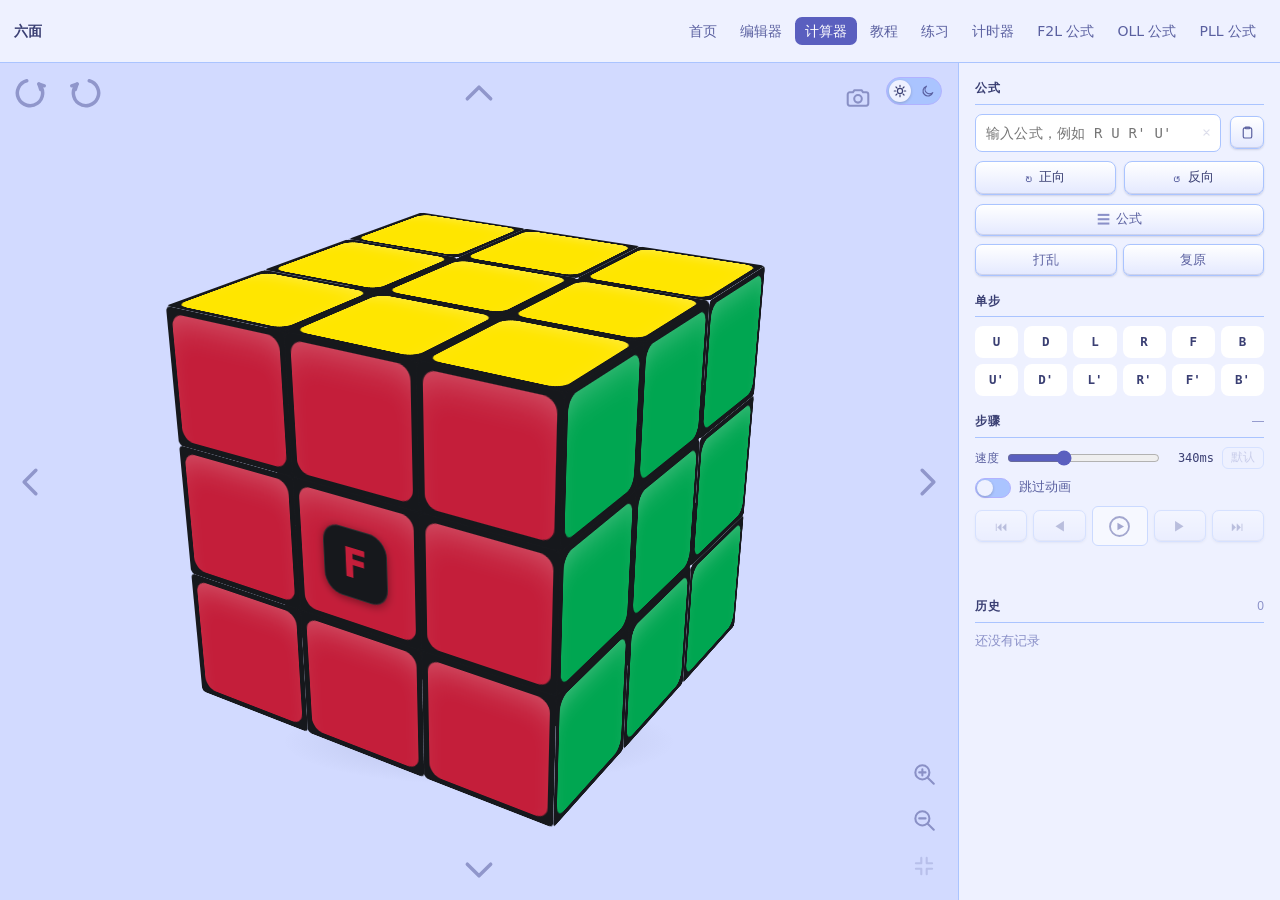
==== commit c9726de6: "初级教程重做（层先法七步）、图与公式对齐、形状图昼夜两版 **教程页 tutorial-basic.html** - 按用户自己的讲法重写七步：认识魔方 / 白色十字 / 底层角块 / 中层棱块 / " ====
--- a/calc.html
+++ b/calc.html
@@ -336,7 +336,7 @@
   /* 不能用的时候要一眼看出来：褪成和旁边一样的灰底，主按钮那两层投影和光环全摘掉 */
   .ctrl .play:disabled{color:var(--muted);border-color:var(--line);background:var(--field);
               box-shadow:none;filter:none;opacity:.5}
-  .ctrl .play svg{width:21px;height:21px;display:block;fill:none;stroke:currentColor;
+  .ctrl .play svg{width:25px;height:25px;display:block;fill:none;stroke:currentColor;
                   stroke-linejoin:round;stroke-linecap:round}
 
   /* 步骤小片：一串公式有二十来个，要是每个都做成立体按钮，
@@ -345,17 +345,33 @@
   /* 单行横滚，不换行：十一二步一换行会变成「9 个 + 2 个」两行，
      看着像「被挤下去了」而不是一行公式。一条到底、当前那个滚进视野，
      读起来才像播放器里的进度。 */
-  .moves{display:flex;flex-wrap:nowrap;gap:4px;min-height:26px;overflow-x:auto;
+  .moves{position:relative;display:flex;flex-wrap:nowrap;gap:4px;min-height:26px;overflow-x:auto;
          overflow-y:hidden;user-select:none;
          /* 滚动条藏起来：一条 6px 的横条夹在这几行控件中间太抢眼。
            滚的办法在下面那段 JS 里（滚轮 / 按住拖 / 手机上原生横划） */
          scrollbar-width:none;-ms-overflow-style:none}
   .moves::-webkit-scrollbar{display:none;width:0;height:0}
+  /* 「当前这一步」的高亮是一条会滑过去的色块（和顶部导航那条 .pill 一个思路）：
+     以前是这块灭、那块亮，一下一下地闪；现在它从上一块滑到下一块。
+     层次是这么排的：小片自己的底色（在流里）< 这条色块（position:absolute）<
+     小片里的字（那层 <b> 抬到 z-index:2）—— 所以它滑过去的路上不会被别的小片挡住，
+     也不会盖住任何一个字母。 */
+  .moves .pill{position:absolute;left:0;top:0;width:0;height:0;z-index:1;
+               border-radius:5px;background:var(--accent);
+               box-shadow:0 1px 4px var(--accent-glow);
+               opacity:0;pointer-events:none;
+               transition:left .18s cubic-bezier(.32,.8,.3,1), width .18s cubic-bezier(.32,.8,.3,1),
+                          top .18s cubic-bezier(.32,.8,.3,1), height .18s cubic-bezier(.32,.8,.3,1),
+                          opacity .12s ease}
+  .moves .pill.on{opacity:1}
+  /* 换了一串公式 / 刚排版完：这一下不做过渡，直接落位（别从上一处飞过来） */
+  .moves .pill.instant{transition:none}
   .moves span{flex:none;white-space:nowrap;
               font:12.5px/1 ui-monospace,Menlo,Consolas,monospace;color:var(--muted);
               background:var(--chip);border:1px solid transparent;
               border-radius:5px;padding:5px 7px;cursor:pointer;
-              transition:background .12s ease, color .12s ease, box-shadow .12s ease}
+              transition:background .12s ease, color .12s ease}
+  .moves span b{position:relative;z-index:2;font-weight:inherit}
   /* 指上去：底色浮一档 + 一层很短的投影。这些片子原来是纯平的，
      光换个浅底不够说明「能点」；投影用中性的 --btn-drop ——
      主色那圈光晕只留给「当前」那一块（黄 = 当前状态，这条规矩别破） */
@@ -367,8 +383,8 @@
      写得更具体一点（多一个 .done），把底色 / 字色 / 投影一起补上。 */
   .moves span.done:hover{background:var(--chip-hover);color:var(--text);
                          box-shadow:0 2px 6px var(--btn-drop)}
-  .moves span.cur{background:var(--accent);border-color:var(--accent);color:var(--on-accent, #fff);
-                  box-shadow:0 1px 4px var(--accent-glow)}
+  .moves span.cur{background:transparent;border-color:transparent;color:var(--on-accent, #fff)}
+  .moves span.cur:hover{background:transparent}
 
   /* 选公式：三个来源按钮一排，下面是可滚动的公式表 */
   .openpick{width:100%;height:32px;margin-bottom:8px;border-radius:8px;cursor:pointer;
@@ -652,6 +668,7 @@
   var pickerEl = document.getElementById('picker');
 
   var steps = [], frames = [], at = 0;   // 最近一次提交的步骤与各阶段局面
+  var pillInstant = true;                // 下一块高亮直接落位（不做滑动过渡）
   var cur = CubeSim.solved();            // 当前局面（累积的）
   var hist = [];                         // 历史：{kind:'alg'|'scramble'|'rotate'|'move', alg}
   var histAt = -1;                       // 当前停在历史里的哪一条（-1 = 空）
@@ -896,6 +913,39 @@
     '<circle cx="12" cy="12" r="9.1" fill="none" stroke="currentColor" stroke-width="1.8"/>' +
     '<path d="M10.1 8.5v7M13.9 8.5v7" stroke-width="2.3" stroke-linecap="round"/></svg>';
 
+  /* 高亮色块：一个绝对定位的 span，摆在当前那一片上，动的时候由 CSS 过渡滑过去。 */
+  var movesPill = null;
+  function pillEl() {
+    if (!movesPill || movesPill.parentNode !== movesEl) {   // innerHTML 重画会把它冲掉
+      movesPill = document.createElement('span');
+      movesPill.className = 'pill';
+      movesEl.appendChild(movesPill);
+    }
+    return movesPill;
+  }
+  function placePill() {
+    var p = pillEl();
+    var cur = movesEl.querySelector ? movesEl.querySelector('span.cur') : null;
+    if (!cur || !cur.getBoundingClientRect || !movesEl.getBoundingClientRect) {
+      p.classList.remove('on');
+      return;
+    }
+    var box = movesEl.getBoundingClientRect(), r = cur.getBoundingClientRect();
+    if (!r.width) { p.classList.remove('on'); return; }
+    if (pillInstant) {                       // 这一下不做过渡（换了一串公式 / 刚排版）
+      p.classList.add('instant');
+      setTimeout(function () { p.classList.remove('instant'); }, 0);
+      pillInstant = false;
+    }
+    p.classList.add('on');
+    // 位置按「这一条的 content 坐标」算：rect 相减 + 当前 scrollLeft（和 scrollStrip 同一套，
+    // 别用 offsetLeft —— 那是相对 offsetParent 的，会算飞）
+    p.style.left = (movesEl.scrollLeft + r.left - box.left) + 'px';
+    p.style.top = (r.top - box.top) + 'px';
+    p.style.width = r.width + 'px';
+    p.style.height = r.height + 'px';
+  }
+
   /* 步骤条是单行横滚的：把**当前这一步**摆到这一条的视觉中心，播放时不用跟着去找。
      位置用两个 bounding rect 相减算（当前块相对这一条左端有多远），不要用 offsetLeft ——
      那是相对 offsetParent 的，而 .moves 没有定位，offsetParent 会一路找到 body，
@@ -911,7 +961,17 @@
     var want = movesEl.scrollLeft + (chip.left - box.left)
              - (movesEl.clientWidth - chip.width) / 2;
     want = Math.max(0, Math.min(max, want));
-    if (Math.abs(movesEl.scrollLeft - want) > 1) movesEl.scrollLeft = want;
+    if (Math.abs(movesEl.scrollLeft - want) <= 1) return;
+    // 滑过去，不要一跳：跳一下整条内容都在闪（「黄色的框」看着就是一闪一闪的）。
+    // 系统开了「减少动态效果」就照旧瞬移。
+    if (movesEl.scrollTo && !noMotion()) movesEl.scrollTo({ left: want, behavior: 'smooth' });
+    else movesEl.scrollLeft = want;
+  }
+  // 用户是不是要求「减少动态效果」（没有 matchMedia 就当没有要求）
+  function noMotion() {
+    try {
+      return !!(window.matchMedia && window.matchMedia('(prefers-reduced-motion: reduce)').matches);
+    } catch (e) { return false; }
   }
   function chrome() {
     Array.prototype.forEach.call(movesEl.children, function (el) {
@@ -919,6 +979,7 @@
       el.classList.toggle('cur', k === at);
       el.classList.toggle('done', k < at);
     });
+    placePill();
     scrollStrip();
     posEl.textContent = steps.length ? (at + ' / ' + steps.length) : '—';
     var noSteps = steps.length === 0;
@@ -978,8 +1039,10 @@
       frames.push(CubeSim.turn(CubeSim.clone(frames[frames.length - 1]), x.mv, x.times));
     });
     at = frames.length - 1;
+    pillInstant = true;          // 换了一串步骤：这一串的高亮直接落位
     movesEl.innerHTML = steps.map(function (x, i) {
-      return '<span data-k="' + (i + 1) + '">' + mvLabel(x) + '</span>';
+      // 字包一层 <b>：它在色块之上（见 CSS 里那段层次说明）
+      return '<span data-k="' + (i + 1) + '"><b>' + mvLabel(x) + '</b></span>';
     }).join('');
   }
   // 点历史里第 i 条：回到「这一条执行完」的局面，并把这条公式摆成可播放的步骤。
@@ -992,7 +1055,6 @@
     queue.length = 0;
     playing = false;
     busy = false;
-    pendingRun = null;       // 换了一串步骤，没记完的那次执行作废
     histAt = i;
     cur = after;
     showSteps(histMoves(hist[i]), before);
@@ -1088,20 +1150,24 @@
   /* 执行一串动作（提交 / 反向 / 打乱 / 跳转都走这里）。
      它不是「另一套播放」：先把这串动作摆成可播放的步骤，再交给 autoPlay ——
      于是播放中按键照旧可用（点一下就暂停）、进度和播放键状态一致，
-     长动画也不会把界面锁死。 */
+     长动画也不会把界面锁死。
+
+     **先记账、再播动画**：历史记的是「我下过什么公式」，动画只是把这一步演给我看。
+     所以按下去的那一刻：这一条就进历史（并且立刻高亮成当前那条）、累积局面直接落到
+     这一串做完的样子；画面再从第一步开始演。好处是「按了就有反馈」，
+     中途暂停也不会留下一条记了一半的记录（记录和 cur 从按下那刻起就是一致的）。
+     代价：动画演到一半暂停时，画面停在半路而累积局面已经到末尾 ——
+     和「跳到某一步只是换个位置看」是一个道理，下一次动作会从 cur 重新画。 */
   var runKey = '', runFirst = null;     // 这次执行的动作串 / 出发局面
-  // 这一串还没记进历史的收尾动作。中途暂停后（再按播放键）接着播完，仍算执行过这一串，
-  // 所以得记着 —— 播放键自己那个入口（没有回调）也要用它来收尾
-  var pendingRun = null;
   function run(list, label, kind, rev) {
     if (!list.length) return;
     var key = list.map(mvLabel).join(' ') + '|' + (rev ? 'r' : '') + '|' + label;
-    pendingRun = finishRun(label, kind, rev);
     // 上一串执行到一半就停了（按了暂停或转而单步）：再按一次是「接着播」。
-    // 单看 at 不够 —— frames[0] 没用同一局面就说明步骤已经换过一串了
+    // 单看 at 不够 —— frames[0] 没用同一局面就说明步骤已经换过一串了。
+    // 注意这条不记账：那一串按下去的时候已经记过了
     if (key === runKey && frames[0] === runFirst && !busy && at > 0 && at < steps.length) {
       playing = false;
-      autoPlay(pendingRun);
+      autoPlay(afterRun());
       return;
     }
     runKey = key;
@@ -1109,31 +1175,23 @@
     playing = false;
     showSteps(list, cur);
     at = 0;
-    paint(frames[0]);
+    // 先记账（截断回溯点之后那几条 + push + 高亮），再把累积局面推到这个末尾
+    if (histAt < hist.length - 1) hist.length = histAt + 1;
+    hist.push({ kind: kind || 'alg', alg: label, rev: !!rev });
+    histAt = hist.length - 1;
+    renderHist();
+    cur = frames[frames.length - 1];
+    paint(frames[0]);          // 画面还是从第一步开始演
     chrome();
-    autoPlay(pendingRun);
-  }
-  /* 播完了才算「执行过这一串」，记一条历史；中途停下（暂停 / 转而单步）不记 ——
-     记录里存的是整串公式，局面却停在半路，点这条历史就对不上了 */
-  function finishRun(label, kind, rev) {
-    var self = function (finished) {
-      // 这一串已经被换掉了（点了历史 / 跳转 / 复原，或又下了新公式）：
-      // 那圈还在跑的动画收尾时会带着旧的回调回来，别再记一笔
-      if (self !== pendingRun) return;
-      if (finished) {
-        pendingRun = null;
-        cur = frames[at];
-        // 回溯到旧记录之后又做了新动作：后面那几条作废（和撤销栈一个道理）
-        if (histAt < hist.length - 1) hist.length = histAt + 1;
-        hist.push({ kind: kind || 'alg', alg: label, rev: !!rev });
-        histAt = hist.length - 1;
-        renderHist();
-        paint(cur);
-      }
+    autoPlay(afterRun());
+  }
+  /* 这一串演完之后要收的尾。记账已经在 run() 里做过了，所以这里不做历史的事——
+     只把按钮状态和排队着的单步接上。 */
+  function afterRun() {
+    return function () {
       chrome();
       drainQueue();
     };
-    return self;
   }
   /* ---------- 粘贴 ---------- */
   // 本页复制过的东西：浏览器不给读剪贴板时拿它顶（改成 file:// 打开也能用）
@@ -1379,12 +1437,17 @@
     submit('scramble', false);
   }
 
+  /* 复原 = 「立刻回到复原态」：播放中也是按一下就复原，不必先暂停、再点第二次。
+     所以这里不走 pausedFirst()，也不看 busy —— 直接把还在跑的那一步作废掉：
+       · epoch++ 让那一步动画回调回来时认得「我已经过期了」，不会再去 paint 老 frames
+         （reset 之后 frames 只剩 [复原态]，不加这一下会 paint 到 undefined）
+       · playing / busy 落下来，动画那圈 nextStep 下次判断就会自己收尾
+     .layer 不用手动清：paint() 重画 cubeEl 时把它一起换掉了。 */
   function reset() {
-    if (pausedFirst()) return;
-    queue.length = 0;          // 复原 = 停手，排队的单步作废
-    if (busy) return;
+    epoch++;                   // 作废进行中的那一步
     playing = false;
-    pendingRun = null;         // 复原 = 那串执行不再有意义
+    busy = false;
+    queue.length = 0;          // 复原 = 停手，排队的单步也作废
     try { localStorage.removeItem(STORE); } catch (e) {}
     // 视角也回到默认 —— 从 b 版公式跳过来时视角补过 90 度，
     // 复原后要重新回到「红面在左、绿面在右」
@@ -1431,8 +1494,10 @@
     });
   }
 
-  // 播放中点任何别的按钮：先暂停；再点一次才真正执行。
-  // 这样不会在动画中途插进新动作，行为可预期。
+  // 播放中点**会改动局面**的按钮（提交 / 反向 / 打乱 / 单步 / 整体旋转）：
+  // 先暂停，再点一次才真正执行 —— 免得在动画中途插进新动作。
+  // 两个例外不走这里：公式面板（开合 / 换表 / 填公式，压根不碰魔方）
+  // 和复原（那是「立刻回去」，按一下就到位）。
   function pausedFirst() {
     if (!playing) return false;
     playing = false;
@@ -1518,8 +1583,9 @@
     syncTabs();
     renderPick();
   }
+  // 公式面板只管「收发列表 / 换表 / 填公式」，不碰魔方 —— 播放中点它不该暂停，
+  // 就是单纯地展开或收起（「播放时点公式先暂停」是以前的毛病）
   openBtn.addEventListener('click', function () {
-    if (pausedFirst()) return;
     setPicker(!pickerEl.classList.contains('on'));
   });
   // 栏右上角的 × ：收起并把光标送回输入框，接着敲公式
@@ -1534,7 +1600,6 @@
   }
   Array.prototype.forEach.call(document.querySelectorAll('.tabs button'), function (b) {
     b.addEventListener('click', function () {
-      if (pausedFirst()) return;
       pickKind = b.dataset.pick;
       syncTabs();
       renderPick();
@@ -1543,8 +1608,8 @@
   pickEl.addEventListener('click', function (e) {
     var el = e.target.closest ? e.target.closest('.p') : null;
     if (!el) return;
-    if (pausedFirst() || busy) return;
-    // 只填入，不执行 —— 让用户自己确认方向（正向/反向）再按
+    // 只填入，不执行 —— 让用户自己确认方向（正向/反向）再按。
+    // 也只动输入框，不碰魔方：播放中点一条公式不该把播放打断
     algEl.value = el.dataset.alg;
     algEl.focus();
     syncClr();
@@ -1560,8 +1625,8 @@
     b.addEventListener('click', function () { doMove(b.dataset.mv, 'move'); });
   });
   document.getElementById('reset').addEventListener('click', reset);
-  // 播放键：有没记完的执行就顺手收尾（中途暂停后按它接着播完，照样记一条）
-  document.getElementById('play').addEventListener('click', function () { autoPlay(pendingRun || undefined); });
+  // 播放键：接着演（历史在按「执行公式」那一下已经记过了，这里不用收尾）
+  document.getElementById('play').addEventListener('click', function () { autoPlay(); });
   document.getElementById('first').addEventListener('click', function () { jump(0); });
   document.getElementById('last').addEventListener('click', function () { jump(steps.length); });
   document.getElementById('prev').addEventListener('click', function () { stepBy(-1); });
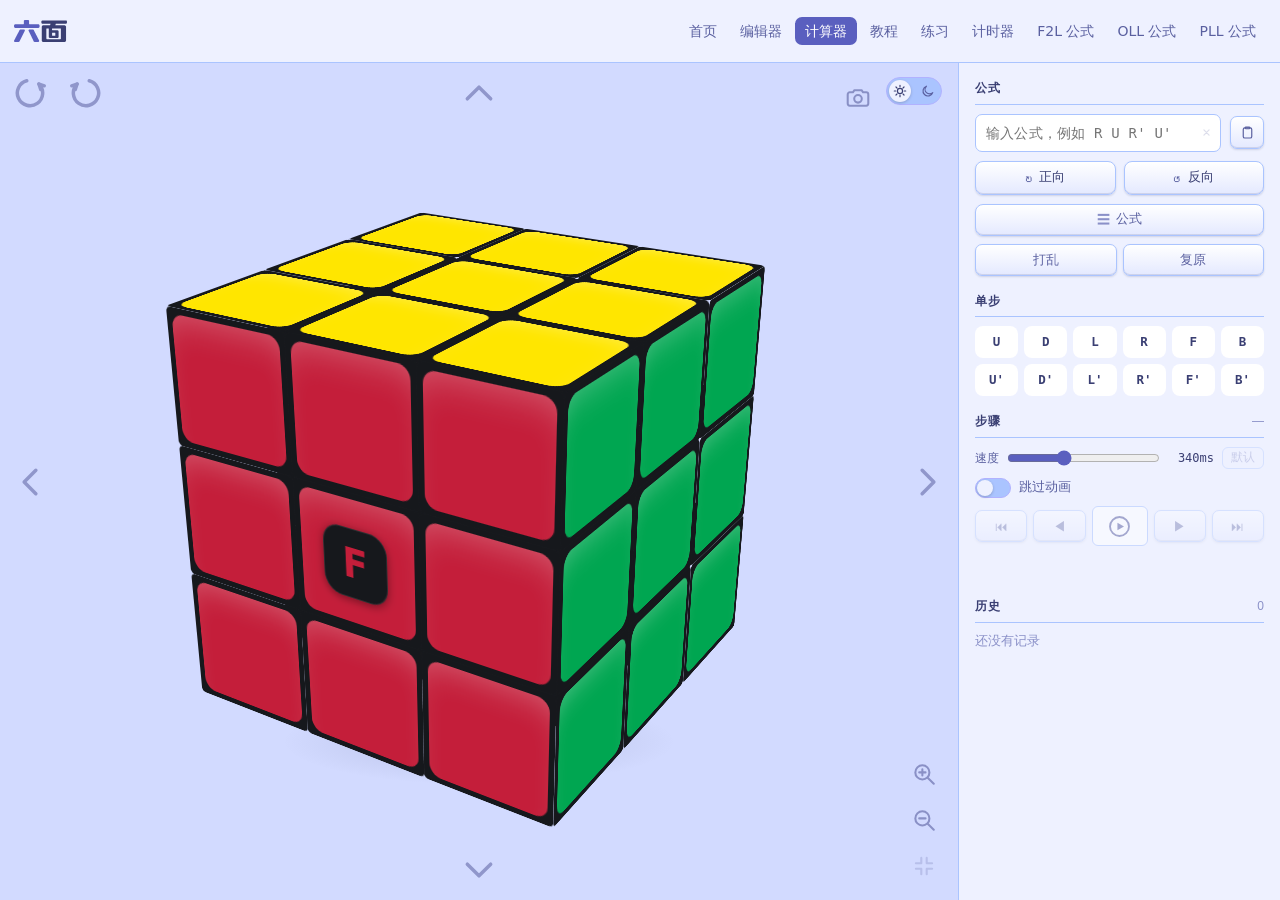
==== commit 8214a930: "站标矢量图 + 首页大标题、标签页加站名前缀、教程卡片整张可点 **站标（logo.svg）** - 用户给了一张「六面」的位图字标，用 tools/trace_logo.py 描成矢量：像素边界 -" ====
--- a/calc.html
+++ b/calc.html
@@ -3,7 +3,7 @@
 <head>
 <meta charset="utf-8">
 <meta name="viewport" content="width=device-width, initial-scale=1">
-<title>魔方计算器</title>
+<title>六面 · 魔方计算器</title>
 <link rel="icon" type="image/x-icon" href="cube-64x64.ico">
 <link rel="stylesheet" href="theme.css">
 <link rel="stylesheet" href="nav.css">
--- a/nav.css
+++ b/nav.css
@@ -14,7 +14,15 @@
   font:14px/1 system-ui,-apple-system,"Segoe UI","PingFang SC","Microsoft YaHei",sans-serif;
   position:relative; z-index:10;
 }
-.topnav .brand{font-weight:600;white-space:nowrap}
+/* 站标：导航条里只放图形（「六面」两个字标，矢量源 logo.svg，由 nav.js 内联进来）。
+   SVG 的颜色走 CSS 变量，所以跟着主题一起变；两色沿用首页大标题那套 ——
+   六 = 主色、面 = 正文色。高度按 63px 的导航条留白定。 */
+.topnav a.brand{display:inline-flex;align-items:center;padding:0;color:inherit;flex:none;
+                transition:opacity .15s}
+.topnav a.brand svg{display:block;height:22px;width:auto}
+.topnav a.brand .g-a{fill:var(--accent-text, var(--accent, #5A5FBF))}
+.topnav a.brand .g-b{fill:var(--text, #222)}
+.topnav a.brand:hover{opacity:.78}
 .topnav .links{margin-left:auto;display:flex;gap:3px;flex-wrap:wrap;justify-content:flex-end}
 .topnav a{
   color:var(--muted, #8A7D7D); text-decoration:none;
@@ -36,7 +44,8 @@
 
 @media (max-width:620px){
   .topnav{gap:8px; padding:0 10px; font-size:13.5px}
-  .topnav .brand{display:none}
+  /* 选择器要和上面那条 .topnav a.brand 一样长才盖得住（窄屏把站标收起来，给链接让地方） */
+  .topnav a.brand{display:none}
   .topnav a{padding:6px 8px}
 }
 
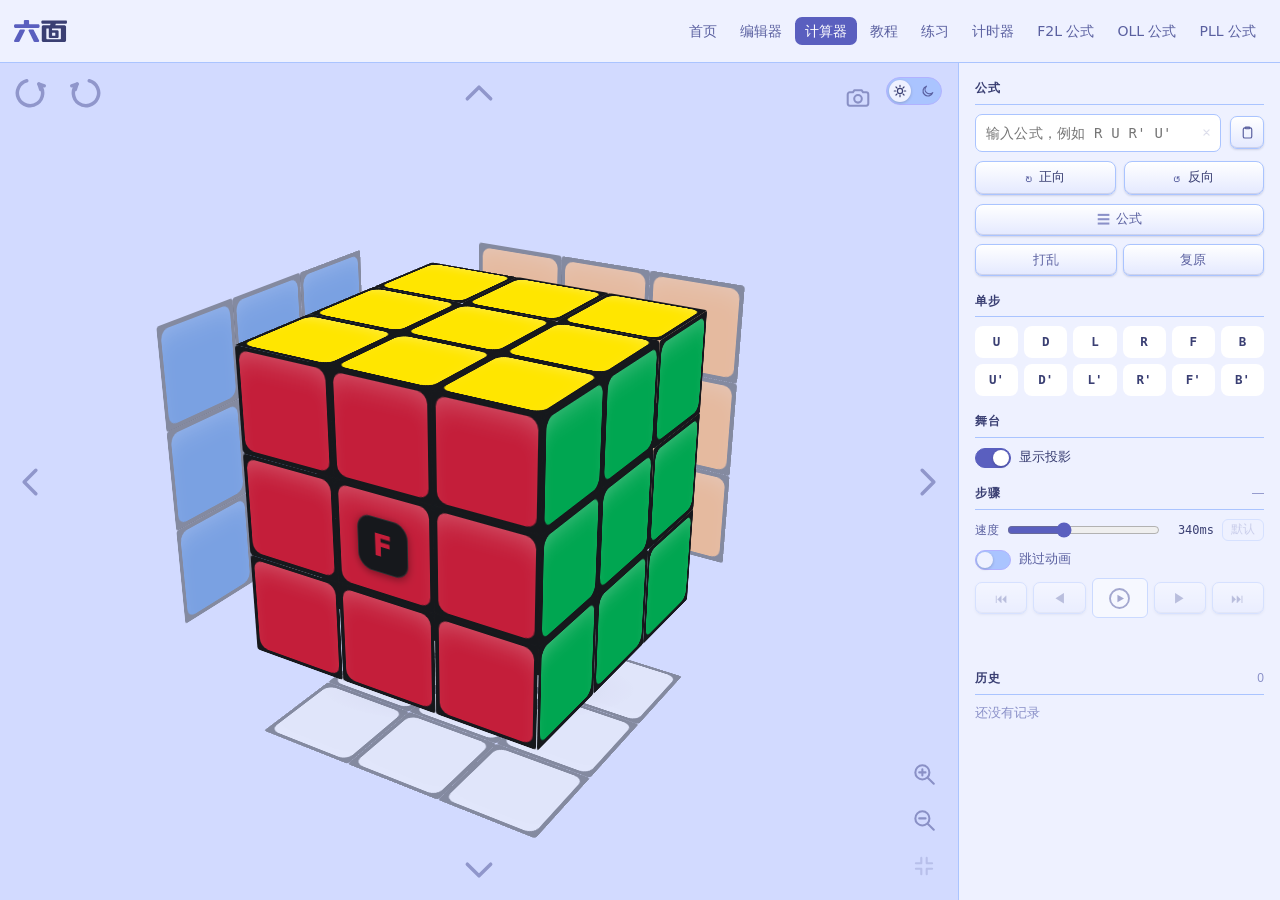
==== commit 484817e3: "立体魔方加「投影」（看不见的那几面）+ 计算器开关 计算器和练习页的舞台上，把正面看不到的面投成一层半透明的图例， 样式就是贴纸那套（塑料框 + 圆角 + 高光），透明度 .42。  **哪几面投影由" ====
--- a/calc.html
+++ b/calc.html
@@ -118,6 +118,35 @@
   .cubie i.ny{transform:rotateX(-90deg) translateZ(var(--half))}
   .cubie i.pz{transform:translateZ(var(--half))}
   .cubie i.nz{transform:rotateY(180deg) translateZ(var(--half))}
+  /* 正面看不到的那三面（左 nx / 下 ny / 后 nz）各投一层半透明的「图例」：
+     面本身再往外推一段，整块压到半透明 —— 背面、底面的颜色也看得见，
+     又不挡住正面的魔方。
+     --half 在方块上本来是「面离方块中心多远」（半个方块），投影面把它改大：
+     1.4 = 推到离中心 1.4 个方块处，比原位多出 0.9 个方块的空隙。
+     方块 i.on 的圆角和贴纸高光都还在，所以和正面那三面是同一套质感。 */
+  /* backface-visibility 必须显式改回 visible：方块本体那六面是 hidden（免得
+     近处的面透出背后的贴纸），而投影面本来就背对镜头 —— 不改的话整层投影
+     会被浏览器直接剔掉，什么都看不到。 */
+  /* 投影面的"看得见"只用透明度表达，不用 display:none —— 元素一直挂在场上，
+     透明度才有过渡（display 的切换是没法补间的）。 */
+  .cubie i.ghost{--half:calc(var(--cs) * 1.4);opacity:0;pointer-events:none;
+                 backface-visibility:visible;transition:opacity .16s ease}
+  /* 哪三面背对镜头由【视角】决定（见 syncGhosts）：转动视角时会换成别的面，
+     所以每个面都带一份投影，这里按 .g-<面> 打开。 */
+  .g-px .cubie i.ghost.px,.g-nx .cubie i.ghost.nx,.g-py .cubie i.ghost.py,
+  .g-ny .cubie i.ghost.ny,.g-pz .cubie i.ghost.pz,.g-nz .cubie i.ghost.nz{opacity:.42}
+  /* 转动：投影跟着那一层一起转，于是"转到正面"的那面慢慢淡掉、"转到背面"的那面
+     慢慢浮现 —— 淡的时长和缓动跟这次转动一样（--gm-dur 由 JS 按这一步填）。
+     一直背对的（本来就 .42）、一直朝着镜头的（本来就 0）不用管，保持原样。
+     fo- = 转出来（fade out），fi- = 转过去（fade in）。 */
+  .layer .cubie i.ghost{transition-duration:var(--gm-dur, 340ms);
+                        transition-timing-function:cubic-bezier(.34,.86,.32,1)}
+  .layer.fo-px .cubie i.ghost.px,.layer.fo-nx .cubie i.ghost.nx,
+  .layer.fo-py .cubie i.ghost.py,.layer.fo-ny .cubie i.ghost.ny,
+  .layer.fo-pz .cubie i.ghost.pz,.layer.fo-nz .cubie i.ghost.nz{opacity:0}
+  .layer.fi-px .cubie i.ghost.px,.layer.fi-nx .cubie i.ghost.nx,
+  .layer.fi-py .cubie i.ghost.py,.layer.fi-ny .cubie i.ghost.ny,
+  .layer.fi-pz .cubie i.ghost.pz,.layer.fi-nz .cubie i.ghost.nz{opacity:.42}
 
   /* ---------- 右侧操作面板（与编辑器同一套样式） ---------- */
   .panel{width:322px;flex:none;background:var(--panel);border-left:1px solid var(--line);
@@ -566,6 +595,14 @@
       </div>
     </section>
 
+    <!-- 舞台显示：投影 = 给正面看不到的那三面（左 / 下 / 后）补的半透明图例 -->
+    <section class="sec">
+      <h2>舞台</h2>
+      <label class="tg" id="tg-ghost" title="把正面看不到的那三面（左 / 下 / 后）投成半透明的图例；关掉就只看得到正面这三面">
+        <input type="checkbox" id="ghost" checked> 显示投影
+      </label>
+    </section>
+
     <section class="sec">
       <h2>步骤<span class="pos" id="pos">—</span></h2>
       <div class="spd">
@@ -658,6 +695,7 @@
   var algEl = document.getElementById('alg');
   var movesEl = document.getElementById('moves');
   var cubeEl = document.getElementById('cube');
+  var ghostOn = true;                 // 「显示投影」开关（计算器面板那个；练习页恒为开）
   var stageEl = document.getElementById('stage');
   var posEl = document.getElementById('pos');
   var errEl = document.getElementById('err');
@@ -741,8 +779,11 @@
     var w = stageEl.clientWidth, h = stageEl.clientHeight;
     if (!w || !h) return;
     // 立方体投影后的跨度约为边长的 1.4 倍（旋转后）。
-    // 除数 4.3 会让它基本撑满，实际观感偏大，所以整体再收 30% -> 6.15
-    CS = Math.max(12, Math.min(w, h) / 6.15);
+    // 除数 4.3 会让它基本撑满，实际观感偏大，所以整体再收 30% -> 6.15。
+    // 开了投影要更大：背面那三面各往外推 0.9 个方块，整体跨度从 3 变成 4.8 个方块，
+    // 除数按比例放大；同时把留白收一点 —— 投影是半透明的，可以离舞台边近些。
+    var divisor = ghostOn ? 7.7 : 6.15;
+    CS = Math.max(12, Math.min(w, h) / divisor);
     applyZoom();
     syncZoom();
     paint(cur);
@@ -797,6 +838,55 @@
     syncZoom();
   }
   // 缩放是「看魔方的习惯」，三页共用同一个键 —— 在计算器里调大，编辑器里也一样大
+  var NCLS = { '1,0,0': 'px', '-1,0,0': 'nx', '0,1,0': 'py',
+               '0,-1,0': 'ny', '0,0,1': 'pz', '0,0,-1': 'nz' };
+  var NALL = ['1,0,0', '-1,0,0', '0,1,0', '0,-1,0', '0,0,1', '0,0,-1'];
+
+  /* ---------- 投影（图例）：哪三面看不见，由【视角】算 ----------
+     不是按模型里的 F/B/L/R/D/U 定死的：转动视角时，"看不见的那三面"会换成
+     别的面，投影也要跟着换。判据和 CSS 一样 —— 面法向先过 rotateY 再过 rotateX
+     （CSS 的 v' = Rx·Ry·v），z 分量 < 0 就是背对镜头（CSS 的 +z 朝观察者）。
+     每个有贴纸的面都带一份 .ghost（默认不画），由 .g-<面> class 打开。 */
+  var CSS_N = { px: [1, 0, 0], nx: [-1, 0, 0], py: [0, -1, 0],
+                ny: [0, 1, 0], pz: [0, 0, 1], nz: [0, 0, -1] };
+  // 一个 CSS 法向过一遍当前视角之后，朝向镜头的分量（<0 = 背对镜头 = 看不见）
+  function viewZ(v) {
+    var ax = view.x * Math.PI / 180, ay = view.y * Math.PI / 180;
+    var cy = Math.cos(ay), sy = Math.sin(ay), cx = Math.cos(ax), sx = Math.sin(ax);
+    var z1 = -v[0] * sy + v[2] * cy;              // 先 rotateY
+    return v[1] * sx + z1 * cx;                   // 再 rotateX
+  }
+  // 层自己的旋转（CSS 轴 + 角度）：转动时投影就跟着它转
+  function rotCss(axis, deg, v) {
+    var r = deg * Math.PI / 180, c = Math.cos(r), s = Math.sin(r);
+    if (axis === 'X') return [v[0], v[1] * c - v[2] * s, v[1] * s + v[2] * c];
+    if (axis === 'Y') return [v[0] * c + v[2] * s, v[1], -v[0] * s + v[2] * c];
+    return [v[0] * c - v[1] * s, v[0] * s + v[1] * c, v[2]];
+  }
+  function syncGhosts() {
+    NALL.forEach(function (n) {
+      cubeEl.classList.toggle('g-' + NCLS[n], ghostOn && viewZ(CSS_N[NCLS[n]]) < 0);
+    });
+  }
+
+  /* ---------- 「显示投影」开关 ----------
+     关掉就不画背面那三面的图例（.cubie i.ghost）。选择存起来，和缩放一样。 */
+  var GHOST_KEY = 'calc-ghost-v1';
+  var ghostEl = document.getElementById('ghost'), tgGhost = document.getElementById('tg-ghost');
+  function applyGhost(on) {
+    ghostOn = on;                              // 开关本身只管"画不画"，画哪几面由视角定
+    ghostEl.checked = on;
+    tgGhost.classList.toggle('on', on);
+    syncGhosts();
+    try { localStorage.setItem(GHOST_KEY, on ? '1' : '0'); } catch (e) {}
+  }
+  ghostEl.addEventListener('change', function () { applyGhost(ghostEl.checked); });
+  (function () {
+    var v = null;
+    try { v = localStorage.getItem(GHOST_KEY); } catch (e) {}
+    applyGhost(v !== '0');                    // 默认开
+  })();
+
   var ZOOM_KEY = 'cube-zoom-v1';
   function saveZoom() { try { localStorage.setItem(ZOOM_KEY, String(zoom)); } catch (e) {} }
   function loadZoom() {
@@ -827,17 +917,24 @@
     }
     return out;
   }
-  var NCLS = { '1,0,0': 'px', '-1,0,0': 'nx', '0,1,0': 'py',
-               '0,-1,0': 'ny', '0,0,1': 'pz', '0,0,-1': 'nz' };
-  var NALL = ['1,0,0', '-1,0,0', '0,1,0', '0,-1,0', '0,0,1', '0,0,-1'];
 
   // 只画朝外的贴纸：state 里没有 (位置,法向) 这一项，说明那块没贴纸
+  // 默认视角（rotateX -24 / rotateY -32）看不到的那三面：
+  // 模型 -x（左）、-y（下）、-z（后）。这三面各投一层半透明的「图例」，样式见 .cubie i.ghost。
   function cubieHTML(faces) {
-    return NALL.map(function (n) {
+    var out = NALL.map(function (n) {
       var col = faces[n];
       if (!col) return '<i class="' + NCLS[n] + '"></i>';
       return '<i class="on ' + NCLS[n] + '" style="--c:' + COLOR[col] + '"></i>';
-    }).join('');
+    });
+    // 每个有贴纸的面都再出一份投影面：class 里 ghost 写在 on 前面 ——
+    // 页面各处按 class="on …" 抠贴纸的地方（测试、快照的对照）都只认真贴纸。
+    NALL.forEach(function (n) {
+      if (faces[n]) {
+        out.push('<i class="ghost on ' + NCLS[n] + '" style="--c:' + COLOR[faces[n]] + '"></i>');
+      }
+    });
+    return out.join('');
   }
 
   function paint(state) {
@@ -860,6 +957,7 @@
   }
   function applyView() {
     cubeEl.style.transform = 'rotateX(' + view.x + 'deg) rotateY(' + view.y + 'deg)';
+    syncGhosts();                              // 视角一变，看不见的那三面就跟着换
   }
 
   /* ---------- 转动动画 ---------- */
@@ -890,7 +988,24 @@
     cubeEl.appendChild(layer);
     moving.forEach(function (el) { layer.appendChild(el); });
 
-    // 强制一次重排，保证 0 -> deg 的过渡真的会跑
+    // 这一层的投影：转完之后还看不看得见？
+    //   转到正面（本来背对、转完朝着镜头）-> 淡出；转到背面 -> 淡入；
+    //   一直背对 / 一直朝着镜头的保持原样（CSS 里本来就是 .42 / 0）。
+    // 同一层里每个方块的朝向变化是一样的，所以按【面】算一次就够。
+
+    // 先把"转之前"这一帧结算掉：小方块刚被搬进 .layer，这时才知道它们的起始透明度。
+    // 少了这一步，下面改透明度会被当成"没有旧值"，直接就位 ——
+    // 看着就是"投影先整个出现、然后才开始转"。
+    void layer.offsetWidth;
+    if (ghostOn) {
+      layer.style.setProperty('--gm-dur', dur + 'ms');
+      NALL.forEach(function (n) {
+        var k = NCLS[n];
+        var was = viewZ(CSS_N[k]) < 0, will = viewZ(rotCss(ax, deg, CSS_N[k])) < 0;
+        if (was && !will) layer.classList.add('fo-' + k);        // 转到正面：淡出
+        else if (!was && will) layer.classList.add('fi-' + k);   // 转到背面：淡入
+      });
+    }
     void layer.offsetWidth;
     layer.style.transform = 'rotate' + ax + '(' + deg + 'deg)';
 
@@ -898,7 +1013,7 @@
     function finish() {
       if (finished) return;
       finished = true;
-      done();
+      done();                          // 里面会重画，投影回到静态状态
     }
     layer.addEventListener('transitionend', finish);
     setTimeout(finish, dur + 80);      // 兜底：transitionend 偶尔不触发
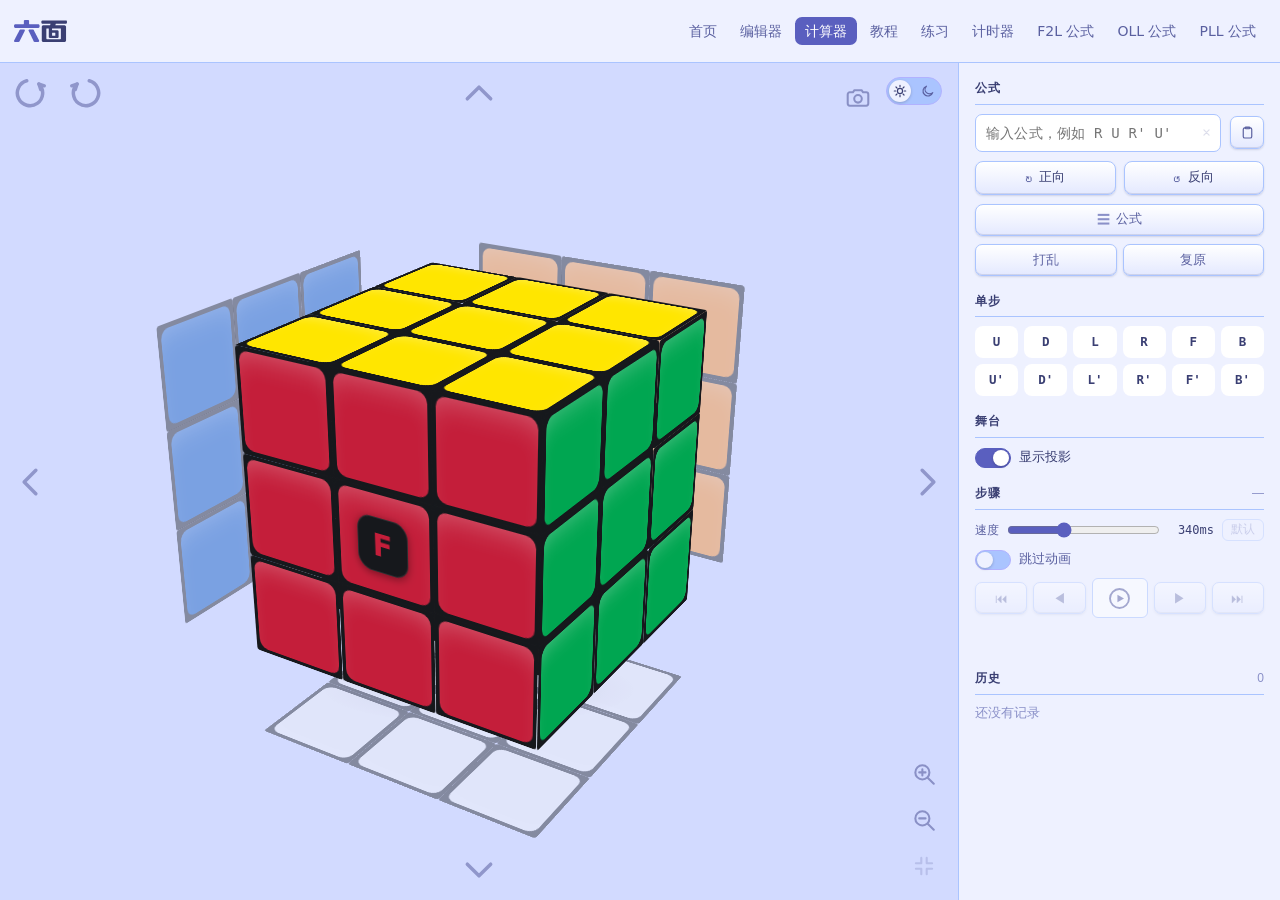
==== commit 6caf27bb: "教程记号表：补 M/S/E、x y z 拆开、点记号跳计算器；播放前先回开头停 1 秒 **教程初级页的记号表** - 补一行 M / S / E（中间那一层）：M 跟 L 同向、S 跟 F 同向、E" ====
--- a/calc.html
+++ b/calc.html
@@ -716,6 +716,8 @@
   var VIEW = { x: -24, y: -32 };
   var view = { x: VIEW.x, y: VIEW.y };
   var busy = false;                      // 播放中不接受新操作
+  var HOLD_MS = 1000;                    // 「先停一下再动」的停顿：播完之后再按播放、点公式跳转过来
+  var SCRAMBLE_HOLD_MS = 2000;           // 计时器 ↗ 过来的打乱：多停一会（一进来就动像已经播过了）
   var playing = false;                   // 是否在自动连播
   var epoch = 0;                         // 跳转时 +1，用来作废进行中的那一步
   var CS = 46;                           // 小方块边长，随舞台尺寸自适应
@@ -1741,7 +1743,20 @@
   });
   document.getElementById('reset').addEventListener('click', reset);
   // 播放键：接着演（历史在按「执行公式」那一下已经记过了，这里不用收尾）
-  document.getElementById('play').addEventListener('click', function () { autoPlay(); });
+  // 播放键：在公式结尾（已经播完）时按下 —— 先回到开头、停一秒，然后再播。
+  // 中间按别处（单步 / 跳步 / 再按一次播放）就作废，免得两个循环叠在一起。
+  // 提交公式那条路不走这里：那是"立刻从头演一遍"，不该等。
+  document.getElementById('play').addEventListener('click', function () {
+    if (!playing && at >= steps.length && steps.length && !busy) {
+      jump(0);                                   // 回到开头（顺带停掉队列 / 作废在播的那一步）
+      setTimeout(function () {
+        if (at !== 0 || playing || busy) return;
+        autoPlay();
+      }, HOLD_MS);
+      return;
+    }
+    autoPlay();
+  });
   document.getElementById('first').addEventListener('click', function () { jump(0); });
   document.getElementById('last').addEventListener('click', function () { jump(steps.length); });
   document.getElementById('prev').addEventListener('click', function () { stepBy(-1); });
@@ -1914,7 +1929,7 @@
         // 打乱：从复原态【直接正向】执行（不先摆「要解的局面」），
         // 但也和公式一样先停 2 秒再开始 —— 一进来就动会让人以为已经播过了
         paint(cur);
-        setTimeout(function () { run(fwd, hashAlg, 'scramble', false); }, 2000);
+        setTimeout(function () { run(fwd, hashAlg, 'scramble', false); }, SCRAMBLE_HOLD_MS);
         throw { __done: true };                 // 交给下面的 catch 收尾（只跳过后面那半段）
       }
       var r = CubeSim.netRotation(hashAlg);
@@ -1926,9 +1941,9 @@
       invert(fwd).forEach(function (x) {
         cur = CubeSim.turn(cur, x.mv, x.times);
       });
-      // 先让用户看清「公式要解的局面」，停 2 秒再正向播公式
+      // 先让用户看清「公式要解的局面」，停 1 秒再正向播公式（和播完再播同一个节奏）
       paint(cur);
-      setTimeout(function () { run(fwd, hashAlg, 'alg', false); }, 2000);
+      setTimeout(function () { run(fwd, hashAlg, 'alg', false); }, HOLD_MS);
     } catch (e) {
       if (!e || !e.__done) {                    // 上面那条 throw 只是「这半段做完了」
         // 公式不合法：退回旧行为，只填进输入框，不执行
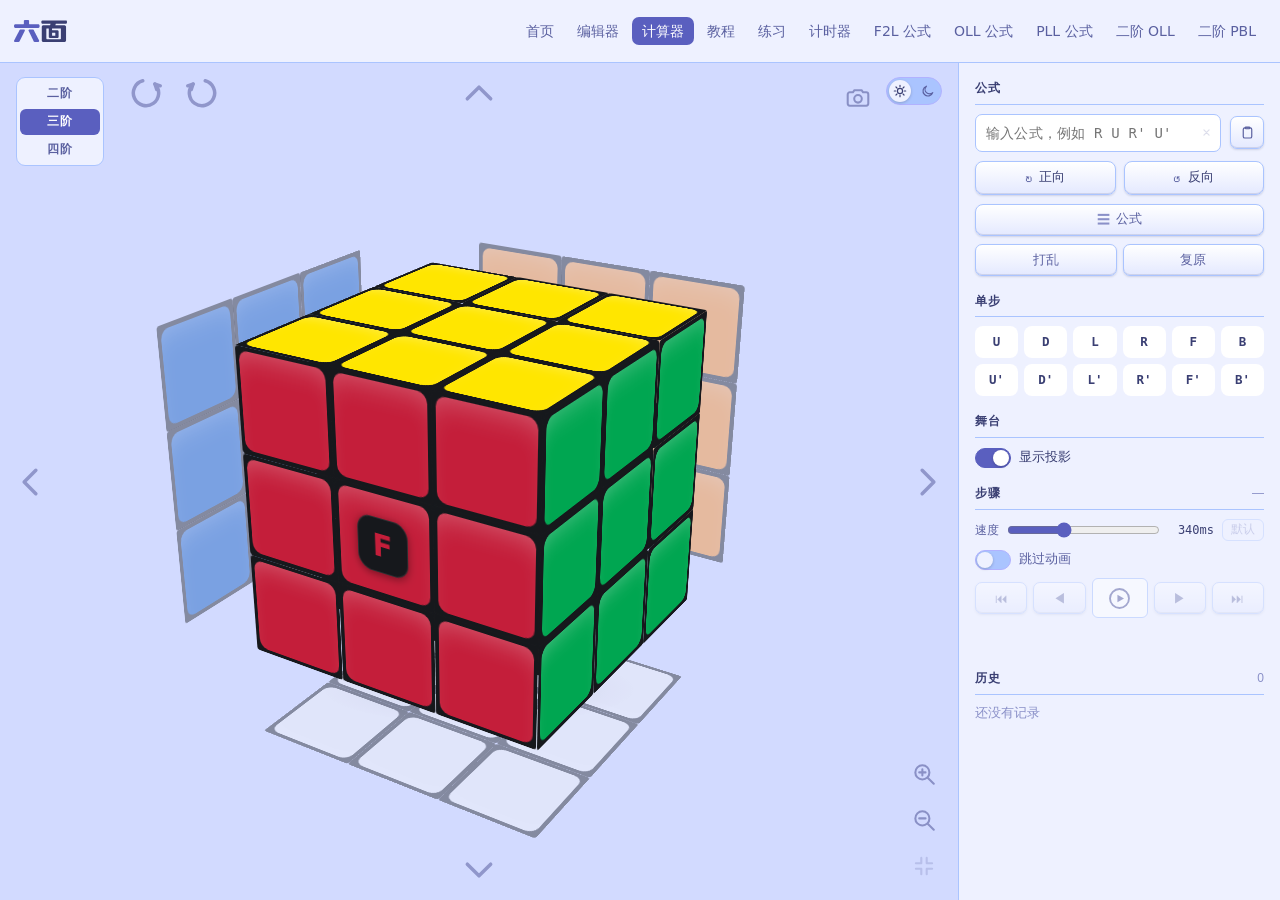
==== commit fe2c2fdd: "二阶 / 四阶：计算器与计时器各三种阶数、二阶 OLL 公式页、四阶模拟器 **计算器：二阶 / 四阶模式** - 舞台左上角那块模式栏切成 二阶 / 三阶 / 四阶（和编辑器那块同一套样子：面板底 " ====
--- a/calc.html
+++ b/calc.html
@@ -25,6 +25,25 @@
   .stage.drag{cursor:grabbing}
   /* 只管位置 —— 开关本身的样式（尺寸/底色/滑块）在 nav.css 里，七页共用 */
   .themebtn{position:absolute;right:16px;top:14px;z-index:5}
+
+  /* 三阶 / 二阶：和编辑器那个模式栏一模一样的做法（连尺寸都对齐）——
+     一块面板底 + 竖着两三个按钮，选中的底由会滑过去的 .mpill 给，
+     按钮自己只负责字色（晚一步变色，不然新选中的那个会先压在白底上闪一下）。
+     摆在左上角，原来是「整体滚 z / z'」的位置，那两个键因此往右让开。 */
+  .modebar{position:absolute;left:16px;top:14px;z-index:5;display:flex;flex-direction:column;
+           gap:2px;min-width:88px;
+           background:var(--panel);border:1px solid var(--line);border-radius:9px;padding:3px}
+  .mpill{position:absolute;left:0;top:0;border-radius:6px;background:var(--accent);
+         transition:transform .18s ease,width .18s ease,height .18s ease;pointer-events:none}
+  .modebar button{position:relative;z-index:1;background:none;border:none;color:var(--muted);
+                  text-align:center;
+                  font:inherit;font-size:11.5px;font-weight:600;letter-spacing:.09em;
+                  padding:4px 13px;border-radius:6px;cursor:pointer;
+                  transition:color .18s ease .18s}
+  .modebar button:not(.on){transition-delay:0s}
+  .modebar button:hover{color:var(--text)}
+  .modebar button.on{color:var(--on-accent, #fff)}
+  @media (prefers-reduced-motion: reduce){ .mpill{transition:none} }
 
 
   /* 四周的整体旋转按钮：不参与 3D，所以不会跟着魔方一起转。
@@ -50,8 +69,9 @@
   .orbit .s{left:50%;bottom:2px;transform:translateX(-50%)}
   .orbit .w{left:2px;top:50%;transform:translateY(-50%)}
   .orbit .e{right:2px;top:50%;transform:translateY(-50%)}
-  .orbit .z1{left:2px;top:2px}
-  .orbit .z2{left:58px;top:2px}
+  /* 滚动那两个键往右让开，给左上角的「三阶 / 二阶」模式栏腾地方 */
+  .orbit .z1{left:118px;top:2px}
+  .orbit .z2{left:174px;top:2px}
   /* 右下角的放大缩小：和四周的折角按钮同一套（无边框、平时淡、指上去染色放大） */
   .zoom{position:absolute;right:14px;bottom:14px;display:grid;gap:6px;z-index:4}
   /* 拍照键：和缩放那三个同一套外观。摆在主题开关左边（和公式页的打印键同一个位置，
@@ -80,6 +100,25 @@
           margin:calc(var(--cs) * 1.5) 0 0 calc(var(--cs) * -1.85);
           border-radius:50%;
           background:radial-gradient(closest-side, var(--btn-drop), transparent 78%)}
+  /* 二阶（.stage.m2）：--cs 是「一个角块」的边长，八个角块中心在 ±0.5 格上 ——
+     整块魔方只有三阶的 2/3 大，所以 fit() 把格子放大 1.5 倍补回来。
+     阴影和 F 标牌是照 3×3 的比例写死的，这里按 1/1.5 缩一档
+     （缩完的魔方和三阶一样大，地上那块椭圆才不会被撑得比魔方还宽）。 */
+  .stage.m2 .shadow{width:calc(var(--cs) * 2.47);height:calc(var(--cs) * .55);
+                    margin:calc(var(--cs) * 1) 0 0 calc(var(--cs) * -1.235)}
+  .stage.m2 .fmark{width:calc(var(--cs) * .347);height:calc(var(--cs) * .347);
+                   margin:calc(var(--cs) * -.173) 0 0 calc(var(--cs) * -.173);
+                   border-radius:calc(var(--cs) * .093);
+                   font:700 calc(var(--cs) * .2)/1 system-ui,-apple-system,sans-serif;
+                   transform:translate3d(0, 0, calc(var(--cs) * 1.02))}
+  /* 四阶：格子是 3×3 的 3/4（四层撑出同样大的魔方），阴影和 F 标牌按 4/3 放大 */
+  .stage.m4 .shadow{width:calc(var(--cs) * 4.93);height:calc(var(--cs) * 1.09);
+                    margin:calc(var(--cs) * 2) 0 0 calc(var(--cs) * -2.47)}
+  .stage.m4 .fmark{width:calc(var(--cs) * .693);height:calc(var(--cs) * .693);
+                   margin:calc(var(--cs) * -.347) 0 0 calc(var(--cs) * -.347);
+                   border-radius:calc(var(--cs) * .187);
+                   font:700 calc(var(--cs) * .4)/1 system-ui,-apple-system,sans-serif;
+                   transform:translate3d(0, 0, calc(var(--cs) * 2.03))}
   .cube{position:relative;width:0;height:0;transform-style:preserve-3d}
   /* F 面标牌：贴在前面的中心方块上，跟着魔方一起转，
      所以做了 x/y/z 之后它仍然指着当前的前面。
@@ -434,6 +473,8 @@
   .tabs button:hover:not(:disabled){color:var(--text);border-color:var(--line-strong)}
   .tabs button.on{background:var(--accent);border-color:var(--accent);color:var(--on-accent, #fff)}
   .tabs button:disabled{opacity:.4;cursor:default}
+  /* 二阶模式下三阶那三套（F2L/OLL/PLL）收起来，只剩「二阶 PBL」一栏 */
+  .tabs button.hide{display:none}
   /* 选公式列：缓慢展开。
      不能用 display:none 切换 —— 那样没法过渡，只能"蹦"出来。
      改成外层宽度 0 -> 300px + overflow:hidden，内层宽度固定，所以内容不会被挤扁。
@@ -465,8 +506,14 @@
   .plist .p{display:flex;align-items:center;gap:8px;padding:4px 5px;border-radius:6px;
             cursor:pointer;transition:.1s}
   .plist .p:hover{background:var(--field-hover)}
-  .plist .p img{flex:none;width:30px;height:30px;border-radius:4px;background:#fff8}
-  .plist .p b{flex:none;width:22px;font:600 11px/1 ui-monospace,Menlo,monospace;
+  /* 缩略图底下垫一层「纸」：这些 PNG 都是透明底的（OLL / PBL 还分昼夜两版）。
+     垫写死的白底，夜晚那几版（浅色线稿 + 黄箭头）糊在纸上就看不清了 ——
+     所以垫主题自己的 --field：白天近白、夜晚是暗灰，两套主题都看得清，
+     而且切主题时它跟着一起淡过去（theme.css 里 --field 有过渡）。 */
+  .plist .p img{flex:none;width:30px;height:30px;border-radius:4px;background:var(--field)}
+  /* 编号列：二阶 OLL 的情况名长（antisune 有 8 个字符），这一列得留够 ——
+     写死 22px 的话字会溢出去压到右边的公式上。短名字（01a / T / 21）只是多留点白。 */
+  .plist .p b{flex:none;width:58px;font:600 11px/1 ui-monospace,Menlo,monospace;
               color:var(--muted2);font-variant-numeric:tabular-nums}
   .plist .p code{font:11.5px/1.4 ui-monospace,Menlo,Consolas,monospace;
                  word-break:break-all;color:var(--text)}
@@ -504,6 +551,18 @@
 <div class="app">
   <main class="stage" id="stage">
     <button class="themebtn" id="themebtn" type="button" title="切到夜晚"></button>
+    <!-- 三阶 / 二阶：和编辑器那个模式栏是同一套 —— 竖着一摞按钮，
+         选中的底由一块会滑过去的药丸（.mpill）给，按钮自己只负责字色。
+         摆在原来「整体滚 z / z'」的位置上，那两个键因此往右让开一段。 -->
+    <div class="modebar" id="modebar">
+      <span class="mpill" id="mpill"></span>
+      <button id="mode2" type="button" data-mode="2" aria-pressed="false"
+              title="二阶（2×2×2）：只有八个角块，没有中层和宽转">二阶</button>
+      <button id="mode3" type="button" data-mode="3" class="on" aria-pressed="true"
+              title="三阶（3×3×3）：六面都能转，还有中层">三阶</button>
+      <button id="mode4" type="button" data-mode="4" aria-pressed="false"
+              title="四阶（4×4×4）：四个面各四层，有宽转（Rw）和里面的层（2R）">四阶</button>
+    </div>
     <!-- 拍照：把当前局面渲染成一张 PNG 存下来（走编辑器那套 SVG 渲染，不是截屏） -->
     <button class="snap" id="snap" type="button" title="拍照：把当前魔方存成 PNG"
             aria-label="拍照"><svg viewBox="0 0 24 24"><path
@@ -639,9 +698,11 @@
       viewBox="0 0 24 24"><polyline points="9 5 16 12 9 19"/></svg></button>
     <div class="inner">
       <div class="tabs">
-        <button data-pick="f2l" type="button">F2L</button>
-        <button data-pick="oll" type="button">OLL</button>
-        <button data-pick="pll" type="button">PLL</button>
+        <button data-pick="f2l" data-for="3" type="button">F2L</button>
+        <button data-pick="oll" data-for="3" type="button">OLL</button>
+        <button data-pick="pll" data-for="3" type="button">PLL</button>
+        <button data-pick="oll2" data-for="2" type="button">二阶 OLL</button>
+        <button data-pick="pbl2" data-for="2" type="button">二阶 PBL</button>
       </div>
       <div class="plist" id="plist"></div>
     </div>
@@ -649,6 +710,7 @@
 </div>
 
 <script src="cubesim.js"></script>
+<script src="cubesim4.js"></script>
 <script src="alglist.js"></script>
 <script>
 (function () {
@@ -692,6 +754,40 @@
     z: ['Z',  90, function () { return true; }]
   };
 
+  /* 四阶那张转动表：轴和角度跟三阶同一套（都是「模型坐标 -> CSS 坐标」那一步
+     推出来的），只有「哪一层」不一样 —— 外层是 ±1.5，宽转是外面两层，
+     2R / 3L 这种是里面那两层。层的判据必须和 cubesim4.js 里的一致，
+     test/cubesim4.js 会拿模型逐个核对（哪些位置动了必须一模一样）。 */
+  var M4 = {
+    'U': ['Y', -90, function (p) { return p[1] === 1.5; }],
+    'D': ['Y',  90, function (p) { return p[1] === -1.5; }],
+    'R': ['X',  90, function (p) { return p[0] === 1.5; }],
+    'L': ['X', -90, function (p) { return p[0] === -1.5; }],
+    'F': ['Z',  90, function (p) { return p[2] === 1.5; }],
+    'B': ['Z', -90, function (p) { return p[2] === -1.5; }],
+    'r': ['X',  90, function (p) { return p[0] > 0; }],
+    'l': ['X', -90, function (p) { return p[0] < 0; }],
+    'u': ['Y', -90, function (p) { return p[1] > 0; }],
+    'd': ['Y',  90, function (p) { return p[1] < 0; }],
+    'f': ['Z',  90, function (p) { return p[2] > 0; }],
+    'b': ['Z', -90, function (p) { return p[2] < 0; }],
+    '2R': ['X',  90, function (p) { return p[0] === 0.5; }],
+    '3R': ['X',  90, function (p) { return p[0] === -0.5; }],
+    '2L': ['X', -90, function (p) { return p[0] === -0.5; }],
+    '3L': ['X', -90, function (p) { return p[0] === 0.5; }],
+    '2U': ['Y', -90, function (p) { return p[1] === 0.5; }],
+    '3U': ['Y', -90, function (p) { return p[1] === -0.5; }],
+    '2D': ['Y',  90, function (p) { return p[1] === -0.5; }],
+    '3D': ['Y',  90, function (p) { return p[1] === 0.5; }],
+    '2F': ['Z',  90, function (p) { return p[2] === 0.5; }],
+    '3F': ['Z',  90, function (p) { return p[2] === -0.5; }],
+    '2B': ['Z', -90, function (p) { return p[2] === -0.5; }],
+    '3B': ['Z', -90, function (p) { return p[2] === 0.5; }],
+    'x': ['X',  90, function () { return true; }],
+    'y': ['Y', -90, function () { return true; }],
+    'z': ['Z',  90, function () { return true; }]
+  };
+
   var algEl = document.getElementById('alg');
   var movesEl = document.getElementById('moves');
   var cubeEl = document.getElementById('cube');
@@ -707,7 +803,8 @@
 
   var steps = [], frames = [], at = 0;   // 最近一次提交的步骤与各阶段局面
   var pillInstant = true;                // 下一块高亮直接落位（不做滑动过渡）
-  var cur = CubeSim.solved();            // 当前局面（累积的）
+  // 当前局面（累积的）。三阶 / 二阶共用这份模型；切到四阶时 setMode 会重置局面
+  var cur = CubeSim.solved();
   var hist = [];                         // 历史：{kind:'alg'|'scramble'|'rotate'|'move', alg}
   var histAt = -1;                       // 当前停在历史里的哪一条（-1 = 空）
   var queue = [];                        // 单步排队：动画没转完就接着点的那些步子
@@ -724,6 +821,13 @@
 
   // 公式缩略图：和公式表用同一套文件命名
   function thumb(kind, id) {
+    // 二阶那两套的图各在自己的目录里，命名是 <情况>_<昼夜>-<尺寸>.png
+    // （PBL 是两个 2×2 视图叠着 256x197；OLL 是一张 2×2 俯视图 256x256）
+    if (kind === 'pbl2' || kind === 'oll2') {
+      var t2 = document.documentElement.dataset.theme === 'dark' ? 'night' : 'day';
+      var size2 = kind === 'pbl2' ? '256x197' : '256x256';
+      return '2x2' + (kind === 'pbl2' ? 'pbl' : 'oll') + '/' + id + '_' + t2 + '-' + size2 + '.png';
+    }
     var f = kind === 'f2l' ? id
           : (/^\d+$/.test(id) && id.length < 2 ? '0' + id : id);
     var size = kind === 'f2l' ? '256x258' : '256x256';
@@ -734,12 +838,144 @@
 
   var pickKind = null;
   var openBtn = document.getElementById('openpick');
+
+  /* ---------- 三阶 / 二阶 ----------
+     二阶不用第二套模拟器：三阶的面转对八个角块的搬运和二阶完全一样
+     （角块的置换/朝向和有没有棱、中心无关 —— PBL 这类公式里也没有中层转），
+     所以只改三件事：
+       · 只画八个角块（|x|=|y|=|z|=1 那些位置），角块中心落在 ±0.5 格上
+       · 格子放大 1.5 倍 —— 八个角块拼出的魔方和三阶一样大（见 fit()）
+       · 不认 M/E/S 和 r/l/u/d/f/b（二阶没有中层和宽转）
+     局面本身是同一份数据：切阶数不会把魔方弄乱，只是换个画法看，
+     三阶历史里的公式在二阶模式下也能接着播。 */
+  /* 阶数存进 localStorage：**下次打开就是你上次离开时那一阶**；
+     第一次打开（还没有这个键）默认三阶。点带标记的链接（@2: / @4: / @2s: / @4s:）
+     进来的那一次也会切过去、并记下来。 */
+  var MODE_KEY = 'calc-cube-v1';
+  var mode = '3';
+  (function () {
+    var v = null;
+    try { v = localStorage.getItem(MODE_KEY); } catch (e) {}
+    mode = (v === '2' || v === '4') ? v : '3';
+  })();
+  // 三阶和二阶共用同一份模型（角块是一回事），四阶是另一份
+  function sim() { return mode === '4' ? CubeSim4 : CubeSim; }
+  /* 一个公式里用了哪些「这一阶没有的」动作：
+       二阶 —— 没有中层（M/E/S）、没有宽转（Rw 或小写 r/l/u/d/f/b）、没有里面的层（2R/3L）
+       四阶 —— 有宽转和 2R/3L，但没有「正中间那一层」（M/E/S）
+     先按字面挑出来，再交给对应模型解析 —— 模型压根不认识它们，直接报出来是
+     「不认识的动作: M」，用户看不懂。
+     x/y/z 是整体转，三种阶数都有，不算在内。 */
+  var WIDE3 = 'rludfb';
+  function badMoves(alg) {
+    var s = String(alg || '').replace(/[\s()]/g, ''), i = 0, bad = [];
+    while (i < s.length) {
+      var d = /[2-9]/.test(s[i]) ? s[i++] : '';
+      if (!/[A-Za-z]/.test(s[i] || '')) { i++; continue; }   // 别的字符交给模型去报错
+      var c = s[i];
+      var w = (s[i + 1] === 'w' || s[i + 1] === 'W') ? 1 : 0;
+      i += 1 + w;
+      var mv = d ? d + c : (w ? c + 'w' : c);
+      var no = d ? false : 'MES'.indexOf(c.toUpperCase()) >= 0;
+      if (mode === '2') no = no || !!d || !!w || WIDE3.indexOf(c) >= 0;
+      if (mode === '4' && d && d > '3') no = true;           // 四阶每个方向只有 2R / 3R
+      if (no && bad.indexOf(mv) < 0) bad.push(mv);
+      while (s[i] === '2' || s[i] === "'") i++;
+    }
+    return bad;
+  }
+  function isCorner(pos) {
+    if (mode !== '2') return true;          // 三阶二十六个块、四阶五十六个块都画
+    var p = pos.split(',');
+    return p[0] !== '0' && p[1] !== '0' && p[2] !== '0';
+  }
+  // 解析公式：和 CubeSim.steps 一样，只是二阶 / 四阶模式下挡掉那些「没有的转法」
+  function parseAlg(alg) {
+    var bad = badMoves(alg);
+    if (bad.length) {
+      throw new Error(mode === '2'
+        ? '二阶没有 ' + bad.join(' / ') + ' 这种转法（没有中层和宽转），' +
+          '只能转 U D L R F B 或整体转 x y z'
+        : '四阶没有 ' + bad.join(' / ') + ' 这种转法（没有正中间那一层）；' +
+          '要转里面那层写 2R / 3L 这种');
+    }
+    return sim().steps(alg);
+  }
+
+  var modeBtns = { '3': document.getElementById('mode3'), '2': document.getElementById('mode2'),
+                   '4': document.getElementById('mode4') };
+  /* 选中态那块药丸：和编辑器 / 导航条同一个做法 —— 切模式时滑过去，不是跳过去。
+     位置用按钮的 offsetLeft/offsetTop（绝对定位的子元素正好也是相对内边距边算的，
+     所以药丸和按钮对得上 —— 模式栏自己有 3px 内边距）。 */
+  var mpill = document.getElementById('mpill');
+  function placeMPill(el, animate) {
+    if (!mpill || !el) return;
+    if (!animate) mpill.style.transition = 'none';
+    mpill.style.width = el.offsetWidth + 'px';
+    mpill.style.height = el.offsetHeight + 'px';
+    mpill.style.transform = 'translate(' + el.offsetLeft + 'px,' + el.offsetTop + 'px)';
+    if (!animate) {
+      void mpill.offsetWidth;      // 逼一次重排，免得初始定位也被当成动画
+      mpill.style.transition = '';
+    }
+  }
+  function syncMode(animate) {
+    var active = null;
+    Object.keys(modeBtns).forEach(function (k) {
+      var b = modeBtns[k];
+      b.classList.toggle('on', k === mode);
+      // 桩里没有 setAttribute（真 DOM 有）；读屏靠 aria-pressed 知道选的是哪个
+      if (b.setAttribute) b.setAttribute('aria-pressed', k === mode ? 'true' : 'false');
+      if (k === mode) active = b;
+    });
+    placeMPill(active, animate !== false);
+    stageEl.classList.toggle('m2', mode === '2');
+    stageEl.classList.toggle('m4', mode === '4');
+    algEl.placeholder = mode === '2' ? "输入二阶公式，例如 R U R' U'"
+                                     : "输入公式，例如 R U R' U'";
+    // 公式表跟着换一套：F2L / OLL / PLL 是给三阶写的，二阶只有 PBL，
+    // 四阶暂时没有现成的公式表（面板里给一行说明，公式直接打进输入框）
+    if (mode === '4') pickKind = null;
+    else if (mode === '2' && pickKind !== 'pbl2' && pickKind !== 'oll2') pickKind = 'oll2';
+    else if (mode === '3' && (pickKind === 'pbl2' || pickKind === 'oll2' || !pickKind)) pickKind = 'oll';
+    syncTabs();
+    renderPick();
+  }
+  /* 换阶数是「换一套画法」，不算改动局面（局面本来就是同一份），
+     所以不像提交 / 打乱那样要点第二下：直接换。
+     只是正在演的那一步得作废 —— 重画会把正在转的 .layer 一起换掉。
+     画面上停在当前那一步（steps / at 都不动），接着按播放还能往下演。 */
+  function setMode(m) {
+    var nm = (m === '4') ? '4' : (m === '2' ? '2' : '3');
+    if (nm !== mode) {
+      epoch++;
+      playing = false;
+      busy = false;
+      queue.length = 0;
+      // 三阶 / 二阶是同一份模型（角块完全一样），换过去局面留着；
+      // 四阶是另一份模型，局面 / 历史 / 存档都不是一回事 —— 从头来
+      var switchModel = (mode === '4') !== (nm === '4');
+      mode = nm;
+      if (switchModel) reset();
+    }
+    syncMode(true);             // 切模式时药丸滑过去
+    try { localStorage.setItem(MODE_KEY, mode); } catch (e) {}   // 记住这一阶，下次打开还是它
+    fit();                      // 二阶格子大一圈 + 只画八个角：尺寸重算并重画
+  }
+  modeBtns['3'].addEventListener('click', function () { setMode('3'); });
+  modeBtns['2'].addEventListener('click', function () { setMode('2'); });
+  modeBtns['4'].addEventListener('click', function () { setMode('4'); });
+
   function renderPick() {
-    pickEl.innerHTML = pickKind ? (ALG_LIST[pickKind] || []).map(function (r) {
+    var rows = pickKind ? (ALG_LIST[pickKind] || []) : [];
+    pickEl.innerHTML = rows.length ? rows.map(function (r) {
       return '<div class="p" data-alg="' + esc(r[1]) + '" data-id="' + esc(r[0]) + '">' +
              '<img src="' + thumb(pickKind, r[0]) + '" alt="" loading="lazy" data-zoom>' +
              '<b>' + esc(r[0]) + '</b><code>' + esc(r[1]) + '</code></div>';
-    }).join('') : '';
+    }).join('')
+    // 四阶还没有现成的公式表（三阶那三套是给三阶写的）—— 说清楚，别让人以为坏了
+    : (mode === '4' ? '<div class="none">四阶还没有公式表：公式直接打进输入框就行' +
+                      '（Rw / Uw 这类宽转、2R / 3L 这类里面那层都认得）</div>' : '');
   }
 
   /* 离开页面再回来（导航点是普通链接，会重新加载）时保住现场：
@@ -751,6 +987,7 @@
       localStorage.setItem(STORE, JSON.stringify({
         cur: cur, hist: hist, histAt: histAt, alg: algEl.value,
         steps: steps, base: frames[0] || cur,
+        mode: mode,                    // 四阶是另一份模型，恢复前先看是不是同一阶
         dur: DUR, skip: skipAnim
       }));
     } catch (e) {}
@@ -762,6 +999,8 @@
     try {
       var d = JSON.parse(raw);
       if (!d || !d.cur || typeof d.cur !== 'object') return null;
+      // 三阶 / 二阶的局面是同一份，四阶那份不能混着用
+      if (d.mode && (d.mode === '4') !== (mode === '4')) return null;
       return d;
     } catch (e) { return null; }
   }
@@ -777,6 +1016,9 @@
   }
 
   /* ---------- 尺寸自适应：让魔方在舞台里撑满 ---------- */
+  // 画面上现在该显示哪一帧：有步骤就停在当前那一步，没步骤就是累积局面。
+  // （换阶数 / 改窗口尺寸都会重画，重画时要停在用户正在看的那一步上）
+  function shown() { return steps.length ? frames[at] : cur; }
   function fit() {
     var w = stageEl.clientWidth, h = stageEl.clientHeight;
     if (!w || !h) return;
@@ -785,10 +1027,14 @@
     // 开了投影要更大：背面那三面各往外推 0.9 个方块，整体跨度从 3 变成 4.8 个方块，
     // 除数按比例放大；同时把留白收一点 —— 投影是半透明的，可以离舞台边近些。
     var divisor = ghostOn ? 7.7 : 6.15;
+    // 三阶是 3 格宽，二阶 2 格、四阶 4 格 —— 按 3/N 换算格子大小，
+    // 三种阶数在屏幕上就一样大（阴影 / F 标牌按同样比例缩，见 .stage.m2 / .m4）
+    var cells = mode === '2' ? 2 : mode === '4' ? 4 : 3;
+    if (cells !== 3) divisor = divisor / (3 / cells);
     CS = Math.max(12, Math.min(w, h) / divisor);
     applyZoom();
     syncZoom();
-    paint(cur);
+    paint(shown());
   }
 
   /* ---------- 放大缩小（右下角按钮 + 舞台上滚轮）----------
@@ -941,11 +1187,16 @@
 
   function paint(state) {
     var map = byPos(state);
-    cubeEl.innerHTML = Object.keys(map).map(function (pos) {
-      var p = pos.split(',').map(Number);
+    // 二阶只画八个角块，而且角块中心在 ±0.5 格上（一格 = --cs = 一个角块）——
+    // 位置仍然用 calc(var(--cs) * n) 表达（n 允许是小数），缩放照样只改 --cs。
+    // data-pos 写的是模型坐标（±1），转动动画的「哪些块属于这一层」要靠它。
+    var half = mode === '2' ? 2 : 1;
+    cubeEl.innerHTML = Object.keys(map).filter(isCorner).map(function (pos) {
+      var p = pos.split(',').map(Number).map(function (v) { return v / half; });
       // CSS 的 y 朝下，模型的 y 朝上 -> 取负
       // 位置必须用 calc(var(--cs) * n) 表达，不能写成 CS 的像素值 ——
-      // 缩放只改 --cs，写死像素的话方块尺寸变了、间距没变，整块会散开
+      // 缩放只改 --cs，写死像素的话方块尺寸变了、间距没变，整块会散开。
+      // 二阶的 n 是 0.5 那种小数（角块中心在半个格子上），一样成立。
       return '<div class="cubie" data-pos="' + pos + '" style="transform:translate3d(' +
              'calc(var(--cs) * ' + p[0] + '),calc(var(--cs) * ' + (-p[1]) + '),' +
              'calc(var(--cs) * ' + p[2] + '))">' +
@@ -966,7 +1217,7 @@
   // 把这一层的 9 个小方块挪进一个临时的 .layer，整体转 90°，转完再落位重画。
   // 转完的位置正好等于新局面的位置，所以看不出接缝。
   function animate(step, done) {
-    var cfg = M3[step.mv];
+    var cfg = (mode === '4' ? M4 : M3)[step.mv];
     if (!cfg) { done(); return; }
     // 跳过动画：不建 .layer、不等 transition，调用方拿到的 done 是同步的
     if (skipAnim) { done(); return; }
@@ -1132,16 +1383,16 @@
   /* ---------- 历史回溯 ---------- */
   // 一条历史 = {alg, rev}；rev 表示当时是取逆执行的
   function histMoves(h) {
-    var mv = CubeSim.steps(h.alg);
+    var mv = sim().steps(h.alg);
     return h.rev ? invert(mv) : mv;
   }
   // 第 i 条执行完时的局面：从复原态把 0..i 条重做一遍
   function stateAfter(i) {
-    var st = CubeSim.solved();
+    var st = sim().solved();
     try {
       for (var k = 0; k <= i; k++) {
         histMoves(hist[k]).forEach(function (x) {
-          st = CubeSim.turn(CubeSim.clone(st), x.mv, x.times);
+          st = sim().turn(sim().clone(st), x.mv, x.times);
         });
       }
     } catch (e) { return null; }
@@ -1153,7 +1404,7 @@
     steps = list;
     frames = [from];
     list.forEach(function (x) {
-      frames.push(CubeSim.turn(CubeSim.clone(frames[frames.length - 1]), x.mv, x.times));
+      frames.push(sim().turn(sim().clone(frames[frames.length - 1]), x.mv, x.times));
     });
     at = frames.length - 1;
     pillInstant = true;          // 换了一串步骤：这一串的高亮直接落位
@@ -1250,7 +1501,7 @@
     if (!alg) return;
     var list;
     try {
-      list = CubeSim.steps(alg);
+      list = parseAlg(alg);        // 二阶模式下会挡掉 M/E/S 和宽转
     } catch (e) {
       algEl.classList.add('bad');
       errEl.classList.remove('hint');       // 真报错要用红色，别留着粘贴提示的灰
@@ -1406,38 +1657,41 @@
       return { x: q.x / w, y: oy + (q.y - oy) / w, z: q.z };
     }
     var out = [];
-    for (var x = -1; x <= 1; x++) {
-      for (var y = -1; y <= 1; y++) {
-        for (var z = -1; z <= 1; z++) {
-          NALL.forEach(function (nk) {
-            var col = cur[x + ',' + y + ',' + z + '|' + nk];
-            if (!col) return;
-            var n = nk.split(',').map(Number), uv = SNAP_UV[nk];
-            var c = [x + n[0] / 2, y + n[1] / 2, z + n[2] / 2];      // 贴纸中心
-            // 背面剔除看法向（不是看中心点）—— 和 CSS 的 backface-visibility:hidden 同一条判据
-            if (at(n).z <= 0) return;
-            // 面内的 (x, y) -> 三维：中心 + x·u + y·v
-            function spot(lx, ly) {
-              var q = at([0, 1, 2].map(function (k) {
-                return c[k] + lx * uv[0][k] + ly * uv[1][k];
-              }));
-              return [q.x, q.y];
-            }
-            /* 塑料壳用「整格的直角四边形」—— 不能跟着贴纸一起倒角：
-               四个格子都倒角之后，格角上会留下一个小洞，舞台上洞后面是方块内部
-               （深色，看不出来），照片后面是白底，就会变成一个个白点、看着镂空。
-               所以这里保持直角，塑料面是严丝合缝的实心。 */
-            var quad = [[-1, -1], [1, -1], [1, 1], [-1, 1]].map(function (s) {
-              return spot(s[0] / 2, s[1] / 2);
-            });
-            var stick = stickerOutline(SNAP_GAP, SNAP_RADIUS).map(function (l) {
-              return spot(l[0], l[1]);
-            });
-            out.push({ col: col, quad: quad, sticker: stick, d: at(c).z });
-          });
+    /* 直接按局面里的位置走：三阶 26 块、二阶 8 块、四阶 56 块都是这一套，
+       不用给每种阶数写一圈循环。二阶的角块中心在 ±0.5 格上（模型给的是 ±1），
+       所以位置要乘 0.5 —— 和 paint() 里那一步是同一个换算。 */
+    var sc = mode === '2' ? 0.5 : 1;
+    var map = byPos(cur);
+    Object.keys(map).forEach(function (pos) {
+      var q = pos.split(',').map(Number);
+      NALL.forEach(function (nk) {
+        var col = map[pos][nk];
+        if (!col) return;
+        var n = nk.split(',').map(Number), uv = SNAP_UV[nk];
+        // 贴纸中心（单位：格）
+        var c = [q[0] * sc + n[0] / 2, q[1] * sc + n[1] / 2, q[2] * sc + n[2] / 2];
+        // 背面剔除看法向（不是看中心点）—— 和 CSS 的 backface-visibility:hidden 同一条判据
+        if (at(n).z <= 0) return;
+        // 面内的 (x, y) -> 三维：中心 + x·u + y·v
+        function spot(lx, ly) {
+          var q = at([0, 1, 2].map(function (k) {
+            return c[k] + lx * uv[0][k] + ly * uv[1][k];
+          }));
+          return [q.x, q.y];
         }
-      }
-    }
+        /* 塑料壳用「整格的直角四边形」—— 不能跟着贴纸一起倒角：
+           四个格子都倒角之后，格角上会留下一个小洞，舞台上洞后面是方块内部
+           （深色，看不出来），照片后面是白底，就会变成一个个白点、看着镂空。
+           所以这里保持直角，塑料面是严丝合缝的实心。 */
+        var quad = [[-1, -1], [1, -1], [1, 1], [-1, 1]].map(function (s) {
+          return spot(s[0] / 2, s[1] / 2);
+        });
+        var stick = stickerOutline(SNAP_GAP, SNAP_RADIUS).map(function (l) {
+          return spot(l[0], l[1]);
+        });
+        out.push({ col: col, quad: quad, sticker: stick, d: at(c).z });
+      });
+    });
     out.sort(function (a, b) { return a.d - b.d; });     // 远的先画
     return out;
   }
@@ -1529,13 +1783,13 @@
   function drainQueue() {
     if (!queue.length) return;
     var mv = queue.shift();
-    run(CubeSim.steps(mv), mv, 'move', false);
+    run(sim().steps(mv), mv, 'move', false);
   }
   function doMove(mv, kind) {
     // 连播中点动作按钮：先停下（和别的操作一致，要点第二下才真的执行）
     if (pausedFirst()) return;
     if (busy) { if (queue.length < 16) queue.push(mv); return; }
-    run(CubeSim.steps(mv), mv, kind || 'move', false);
+    run(sim().steps(mv), mv, kind || 'move', false);
   }
 
   /* ---------- 打乱 / 复原 ---------- */
@@ -1544,11 +1798,16 @@
     if (busy) return;
     var faces = ['U', 'D', 'R', 'L', 'F', 'B'], suff = ['', "'", '2'];
     var out = [], last = '';
-    for (var i = 0; i < 22; i++) {
+    // 二阶只要八个角块，11 步就够乱；三阶 22 步；四阶按 WCA 那套 40 步，
+    // 而且一半左右是宽转（光转外层搅不动里面那两层）
+    var n = mode === '2' ? 11 : mode === '4' ? 40 : 22;
+    for (var i = 0; i < n; i++) {
       var f;
       do { f = faces[Math.floor(Math.random() * 6)]; } while (f === last);
       last = f;
-      out.push(f + suff[Math.floor(Math.random() * 3)]);
+      // 四阶：一半的步子带宽转（Rw 这种，等于外面两层一起转）
+      out.push(f + (mode === '4' && Math.random() < 0.5 ? 'w' : '') +
+               suff[Math.floor(Math.random() * 3)]);
     }
     algEl.value = out.join(' ');
     submit('scramble', false);
@@ -1573,9 +1832,9 @@
     hist = [];
     histAt = -1;
     steps = [];
-    frames = [CubeSim.solved()];
+    frames = [sim().solved()];
     at = 0;
-    cur = CubeSim.solved();
+    cur = sim().solved();
     algEl.value = '';
     algEl.classList.remove('bad');
     errEl.textContent = '';
@@ -1693,7 +1952,7 @@
   // 开合统一走 setPicker —— 展开键、栏里的 × 、Esc 三个入口共用一套状态，
   // 不会出现「aria-expanded 说开着、其实已经收了」这种不同步。
   function setPicker(open) {
-    if (open && !pickKind) pickKind = 'oll';
+    if (open && !pickKind) pickKind = mode === '2' ? 'pbl2' : 'oll';
     pickerEl.classList.toggle('on', open);
     openBtn.classList.toggle('on', open);
     openBtn.setAttribute('aria-expanded', open ? 'true' : 'false');
@@ -1713,6 +1972,8 @@
   function syncTabs() {
     Array.prototype.forEach.call(document.querySelectorAll('.tabs button'), function (o) {
       o.classList.toggle('on', o.dataset.pick === pickKind);
+      // 换阶数时把不属于这一阶的那几栏收起来（三阶：F2L/OLL/PLL，二阶：二阶 PBL）
+      o.classList.toggle('hide', (o.dataset.for || '3') !== mode);
     });
   }
   Array.prototype.forEach.call(document.querySelectorAll('.tabs button'), function (b) {
@@ -1832,7 +2093,8 @@
     // 舞台上的按钮都不能触发拖拽 —— 一旦 setPointerCapture，
     // 后续指针事件会被重定向到舞台，click 就落不到按钮上了。
     // 新加按钮（拍照就是这么栽的）记得补进这个清单：漏一个 = 点了没反应。
-    if (e.target.closest && e.target.closest('.orbit button, .zoom button, .snap, .themebtn')) return;
+    if (e.target.closest &&
+        e.target.closest('.orbit button, .zoom button, .snap, .themebtn, .modebar button')) return;
     drag = { x: e.clientX, y: e.clientY, vx: view.x, vy: view.y };
     stageEl.classList.add('drag');
     if (stageEl.setPointerCapture) stageEl.setPointerCapture(e.pointerId);
@@ -1866,12 +2128,13 @@
     applyTheme(root.dataset.theme === 'dark' ? 'light' : 'dark');
   });
 
+  syncMode(false);  // 三阶 / 二阶：药丸直接落位（开机不做滑动）、舞台 class、公式表那一栏
   fit();
 
   // 从公式表点「↗」跳过来时会带 hash。这时要从干净状态开始：
   // 复原魔方 + 清空历史，只把公式填进输入框 —— 否则会接着上次那个
   // 不相干的局面往下做，公式也就不是从复原态执行了。
-  var hashAlg = '', hashGreen = false, hashScramble = false;
+  var hashAlg = '', hashGreen = false, hashScramble = false, hashCube2 = false, hashCube4 = false;
   (function () {
     var h = location.hash || '';
     if (h.length <= 1) return;
@@ -1881,8 +2144,13 @@
     try { h = decodeURIComponent(h); } catch (e) {}
     // F2L 的 b 版公式按「绿色为 F 面」写，链接会带 @g: 前缀
     if (h.indexOf('@g:') === 0) { hashGreen = true; h = h.slice(3); }
-    // 计时器那边 ↗ 过来的是【打乱】，不是要解的公式：带 @s: 前缀
+    // 计时器那边 ↗ 过来的是【打乱】，不是要解的公式：带 @s: 前缀；
+    // 二阶 / 四阶的打乱是 @2s: / @4s:（先切阶数，再当打乱执行）
+    else if (h.indexOf('@2s:') === 0) { hashCube2 = true; hashScramble = true; h = h.slice(4); }
+    else if (h.indexOf('@4s:') === 0) { hashCube4 = true; hashScramble = true; h = h.slice(4); }
     else if (h.indexOf('@s:') === 0) { hashScramble = true; h = h.slice(3); }
+    // 二阶公式页（PBL）的 ↗：带 @2: 前缀 = 先把计算器切到二阶再播
+    else if (h.indexOf('@2:') === 0) { hashCube2 = true; h = h.slice(3); }
     hashAlg = h;
   })();
   // 刷新 ≠ 点链接过来。刷新时 hash 还在地址栏里，但用户要的是
@@ -1905,6 +2173,11 @@
       }
     } catch (e) {}
     try { localStorage.removeItem(STORE); } catch (e) {}
+    // 二阶公式（PBL 页那些 ↗）带 @2:、计时器的二阶 / 四阶打乱带 @2s: / @4s:：
+    // 先切到对应阶数，再摆局面、再播 —— 切阶数不动局面（换模型那一步会自己重置），
+    // 所以放在 reset() 前后都一样，这里跟 reset 一起做完
+    if (hashCube4) setMode('4');
+    if (hashCube2) setMode('2');
     reset();                 // 复原 + 清空历史（reset 里也会清存档）
     if (keepDur !== null) DUR = keepDur;
     if (keepSkip !== null) skipAnim = keepSkip;
@@ -1919,7 +2192,7 @@
     // F2L 的 b 版按「绿色为 F 面」写，先无动画地做一个 y 把绿面转到前面，
     // 视角跟着补同样角度（y 在 CSS 是 rotateY(-90)，视角补 +90），画面看着不变。
     try {
-      var fwd = CubeSim.steps(hashAlg);
+      var fwd = parseAlg(hashAlg);       // 二阶模式下 M/E/S / 宽转会报错，只填输入框
       // 公式可能带整体旋转（如 Aa 的 x'）：先把净旋转 r 作用到复原态上，
       // 再做公式的逆 —— 这样摆出来的局面和图片同一朝向
       // （普通公式黄朝上、绿面公式绿朝前）。
@@ -1932,14 +2205,14 @@
         setTimeout(function () { run(fwd, hashAlg, 'scramble', false); }, SCRAMBLE_HOLD_MS);
         throw { __done: true };                 // 交给下面的 catch 收尾（只跳过后面那半段）
       }
-      var r = CubeSim.netRotation(hashAlg);
+      var r = sim().netRotation(hashAlg);
       if (hashGreen) {
-        cur = CubeSim.apply(cur, 'y');        // 绿面转到前面
+        cur = sim().apply(cur, 'y');        // 绿面转到前面
         view.y = view.y + 90;
       }
-      if (r) cur = CubeSim.apply(cur, r);
+      if (r) cur = sim().apply(cur, r);
       invert(fwd).forEach(function (x) {
-        cur = CubeSim.turn(cur, x.mv, x.times);
+        cur = sim().turn(cur, x.mv, x.times);
       });
       // 先让用户看清「公式要解的局面」，停 1 秒再正向播公式（和播完再播同一个节奏）
       paint(cur);
--- a/nav.css
+++ b/nav.css
@@ -1,4 +1,4 @@
-/* 顶部导航条 —— 五个页面共用。
+/* 顶部导航条 —— 各页共用。
    标记由 nav.js 注入，这里只管样子。
    颜色一律取各页已有的 CSS 变量（编辑器是深色、表格页是浅色），所以导航条
    会自动跟随当前页的主题，不需要额外配置。变量名不统一的地方给了兜底值。 */
@@ -139,7 +139,7 @@
 /* ---------- 白天 / 夜晚：滑动开关 ----------
    一条药丸轨道 + 一个小滑块 + 两端的太阳/月亮。滑块停在当前那一边，
    位置完全由 <html data-theme> 决定 —— 各页只要照旧切 data-theme，
-   不用管这个按钮长什么样。标记由 nav.js 注入（七个页面共用一份）。
+   不用管这个按钮长什么样。标记由 nav.js 注入（各页共用一份）。
 
    这里写的是 body .themebtn：比各页自己那份 .themebtn 优先级高，
    刚好盖住尺寸和底色这些，而各页的 position / right / top 仍然生效。 */
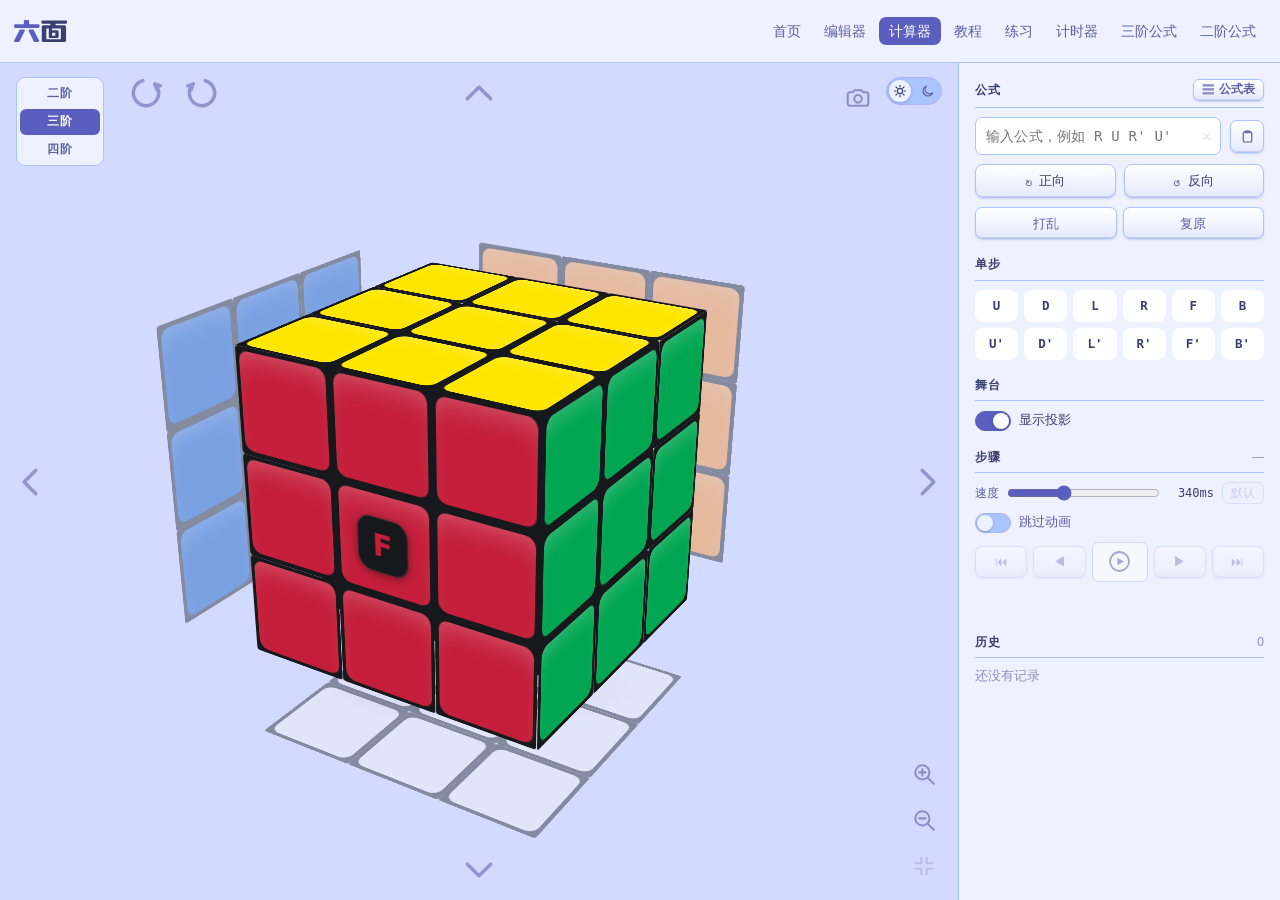
==== commit a512ec29: "导航二级目录：教程 / 三阶公式 / 二阶公式各一个入口；计算器按链接定阶数 **导航条：一项管几页 + 悬停展开二级目录** - `PAGES` 第四项改成 `[[文件, 二级目录里的名字], …]" ====
--- a/calc.html
+++ b/calc.html
@@ -454,13 +454,15 @@
   .moves span.cur{background:transparent;border-color:transparent;color:var(--on-accent, #fff)}
   .moves span.cur:hover{background:transparent}
 
-  /* 选公式：三个来源按钮一排，下面是可滚动的公式表 */
-  .openpick{width:100%;height:32px;margin-bottom:8px;border-radius:8px;cursor:pointer;
-            display:flex;align-items:center;justify-content:center;gap:6px;
-            font:inherit;font-size:12.5px;color:var(--muted)}
+  /* 展开公式表这个键：贴在「公式」标题右边（标题行是 flex + space-between，
+     它自然落到最右边），做成小胶囊 —— 它只是个开合开关，不该和下面
+     「正向 / 反向」那种主操作抢版面。悬停 / 按下那两条共用配方照旧管着它。 */
+  .openpick{height:22px;padding:0 8px;border-radius:6px;cursor:pointer;
+            display:inline-flex;align-items:center;gap:5px;
+            font:inherit;font-size:11.5px;letter-spacing:0;color:var(--muted)}
   .openpick:hover:not(:disabled){border-color:var(--accent-text);color:var(--accent-text);
                                  background:var(--field-hover)}
-  .openpick i{font-style:normal;font-size:13px;line-height:1;color:var(--muted2)}
+  .openpick i{font-style:normal;font-size:12px;line-height:1;color:var(--muted2)}
   .openpick:hover:not(:disabled) i{color:var(--accent-text)}
   .openpick.on{background:var(--accent);border-color:var(--accent);color:var(--on-accent, #fff)}
   .openpick.on i{color:var(--on-accent, #fff)}
@@ -606,7 +608,11 @@
   </main>
   <aside class="panel">
     <section class="sec">
-      <h2>公式</h2>
+      <!-- 展开公式表的键就摆在「公式」这两个字右边（标题行是 flex + space-between，
+           所以它落在这一行的最右边），不再单独占一行 -->
+      <h2>公式<button class="openpick" id="openpick" type="button" aria-controls="picker"
+              aria-expanded="false" title="展开 / 收起公式表，选一条填进输入框"
+              ><i>&#9776;</i><span>公式表</span></button></h2>
       <div class="row">
         <div class="algwrap">
           <input id="alg" type="text" spellcheck="false" autocomplete="off"
@@ -623,9 +629,6 @@
         <button id="fwd" type="button" title="按公式正向转动（在输入框里按回车同此）"><i>↻</i>正向</button>
         <button id="rev" type="button" title="取逆执行：顺序倒过来，每一步再取反"><i>↺</i>反向</button>
       </div>
-      <button class="openpick" id="openpick" type="button" aria-controls="picker"
-              aria-expanded="false" title="展开 / 收起公式表，选一条填进输入框"
-              ><i>&#9776;</i><span>公式</span></button>
       <div class="ctrl">
         <button id="scramble" type="button">打乱</button>
         <button id="reset" type="button">复原</button>
@@ -2173,11 +2176,10 @@
       }
     } catch (e) {}
     try { localStorage.removeItem(STORE); } catch (e) {}
-    // 二阶公式（PBL 页那些 ↗）带 @2:、计时器的二阶 / 四阶打乱带 @2s: / @4s:：
-    // 先切到对应阶数，再摆局面、再播 —— 切阶数不动局面（换模型那一步会自己重置），
-    // 所以放在 reset() 前后都一样，这里跟 reset 一起做完
-    if (hashCube4) setMode('4');
-    if (hashCube2) setMode('2');
+    /* 点 ↗ 跳过来的那一次，阶数以**链接**为准（别用上次留下的那一阶）：
+         @2: / @2s: 是二阶，@4: / @4s: 是四阶，其它（三阶公式页的 #公式、@g:、@s:）都是三阶。
+       切阶数不动局面（换模型那一步会自己重置），所以放在 reset() 前后都一样。 */
+    setMode(hashCube4 ? '4' : hashCube2 ? '2' : '3');
     reset();                 // 复原 + 清空历史（reset 里也会清存档）
     if (keepDur !== null) DUR = keepDur;
     if (keepSkip !== null) skipAnim = keepSkip;
--- a/nav.css
+++ b/nav.css
@@ -12,7 +12,12 @@
   border-bottom:1px solid var(--line, #ddd);
   color:var(--text, #222);
   font:14px/1 system-ui,-apple-system,"Segoe UI","PingFang SC","Microsoft YaHei",sans-serif;
-  position:relative; z-index:10;
+  /* z-index 要高于首页那条 GitHub 纸带（.ghribbon 是 30）——
+     导航条自己是个层叠上下文，里面那个展开的二级目录再怎么调 z-index
+     都出不了这一层，所以得把整条导航抬上去。
+     纸带正挂在导航条下面、屏幕右端，而「二阶 / 三阶公式」那两项也在右边，
+     不抬的话展开的目录会被它盖住、点不到。 */
+  position:relative; z-index:40;
 }
 /* 站标：导航条里只放图形（「六面」两个字标，矢量源 logo.svg，由 nav.js 内联进来）。
    SVG 的颜色走 CSS 变量，所以跟着主题一起变；两色沿用首页大标题那套 ——
@@ -113,6 +118,26 @@
    换页时它的 transform/width/height 有过渡，看上去就是蓝框滑到了另一项。
    （页面是整页跳转，所以是「点下去先滑、滑完再跳」，新页上它已在正确位置。） */
 .topnav .links{position:relative}
+/* 二级目录：一项管好几页的入口（教程的初级 / 进阶、二阶公式的 OLL / PBL）悬停展开。
+   它和主链接是兄弟节点（不是套一层盒子 —— 那会动到 .pill 量位置的坐标），
+   绝对定位以 .links 为基准，left 由 nav.js 按悬停那一项对齐。
+   它自己的 z-index 只要高过导航条里那几个兄弟（.pill 是 20、链接是 1）就行；
+   真正要压过首页那条 GitHub 纸带（.ghribbon，z-index:30）的是**整条导航**
+   （见上面 .topnav 的 z-index）——目录在导航这一层里，单改它没用。
+   收起时用 visibility（不是 display:none）：键盘 Tab 也走不到看不见的链接。 */
+.topnav .sub{position:absolute;top:100%;left:0;display:flex;flex-direction:column;gap:2px;
+             padding:5px;min-width:96px;z-index:40;
+             background:var(--panel);border:1px solid var(--line);border-radius:10px;
+             box-shadow:0 12px 30px #00000026;
+             opacity:0;visibility:hidden;transform:translateY(-4px);
+             transition:opacity .14s ease,transform .14s ease,visibility 0s linear .14s}
+.topnav .sub.on{opacity:1;visibility:visible;transform:none;
+                transition:opacity .14s ease,transform .14s ease,visibility 0s}
+.topnav .sub a{flex:none;padding:5px 10px;border-radius:7px;color:var(--muted);
+               font-size:12.5px;line-height:1.5;text-decoration:none;white-space:nowrap}
+.topnav .sub a:hover{color:var(--accent-text);background:var(--field-hover)}
+.topnav .sub a.on{color:var(--text);background:var(--chip)}
+@media (prefers-reduced-motion: reduce){ .topnav .sub{transition:none} }
 .topnav .pill{
   position:absolute; top:0; left:0; z-index:0; pointer-events:none;
   border-radius:7px; background:var(--accent, #5A5FBF);
